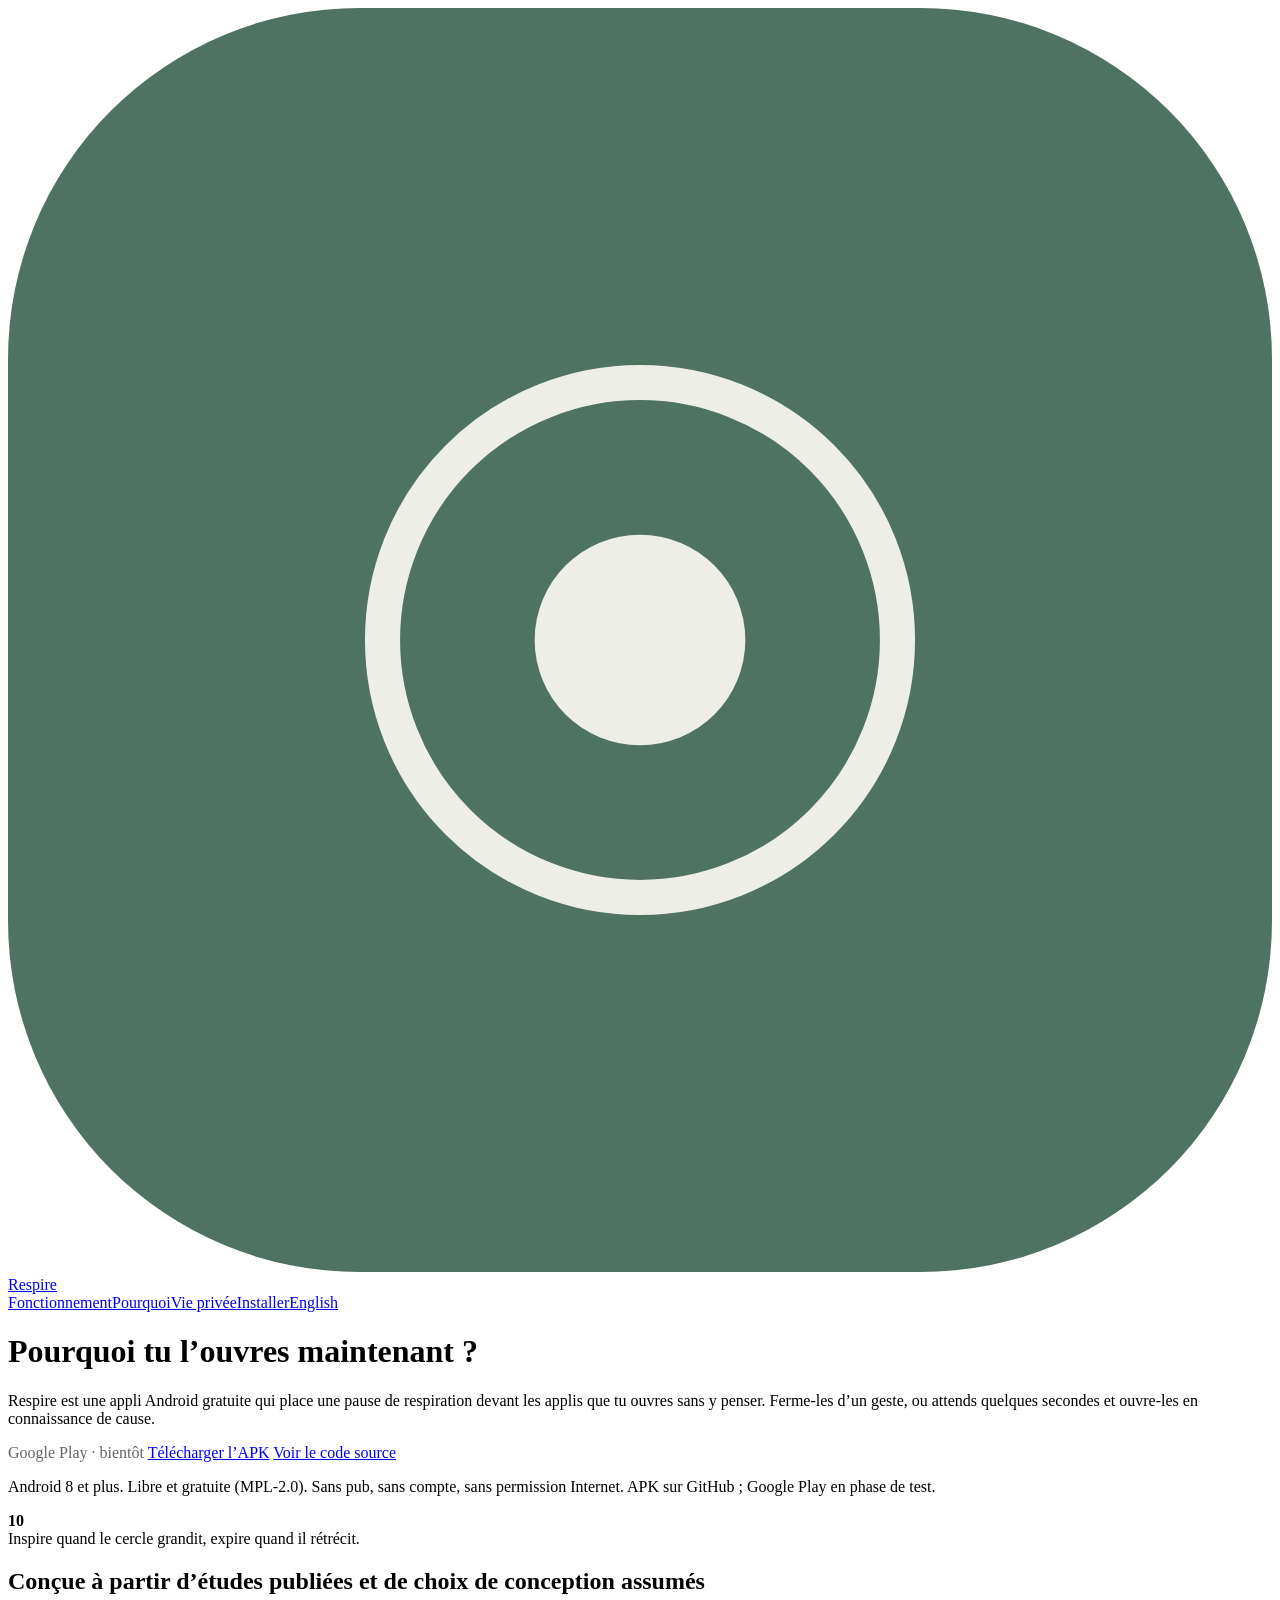
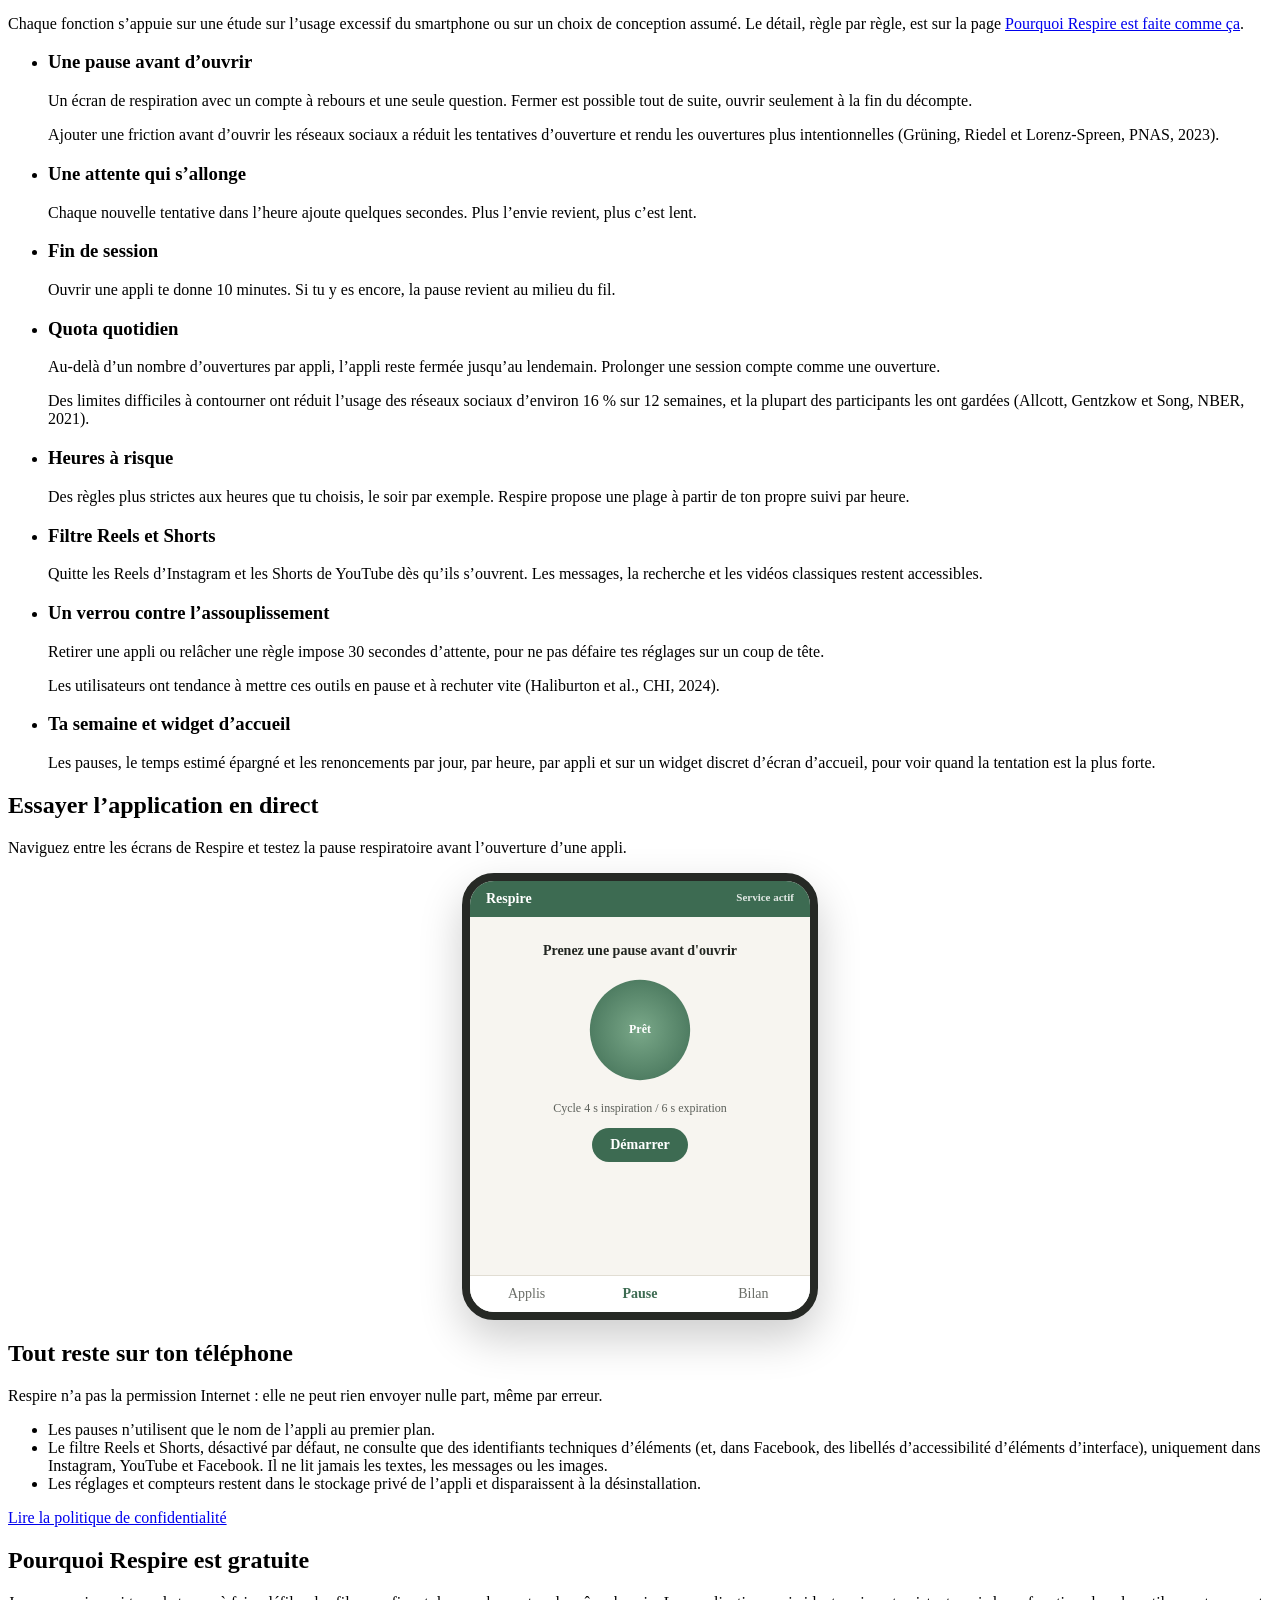
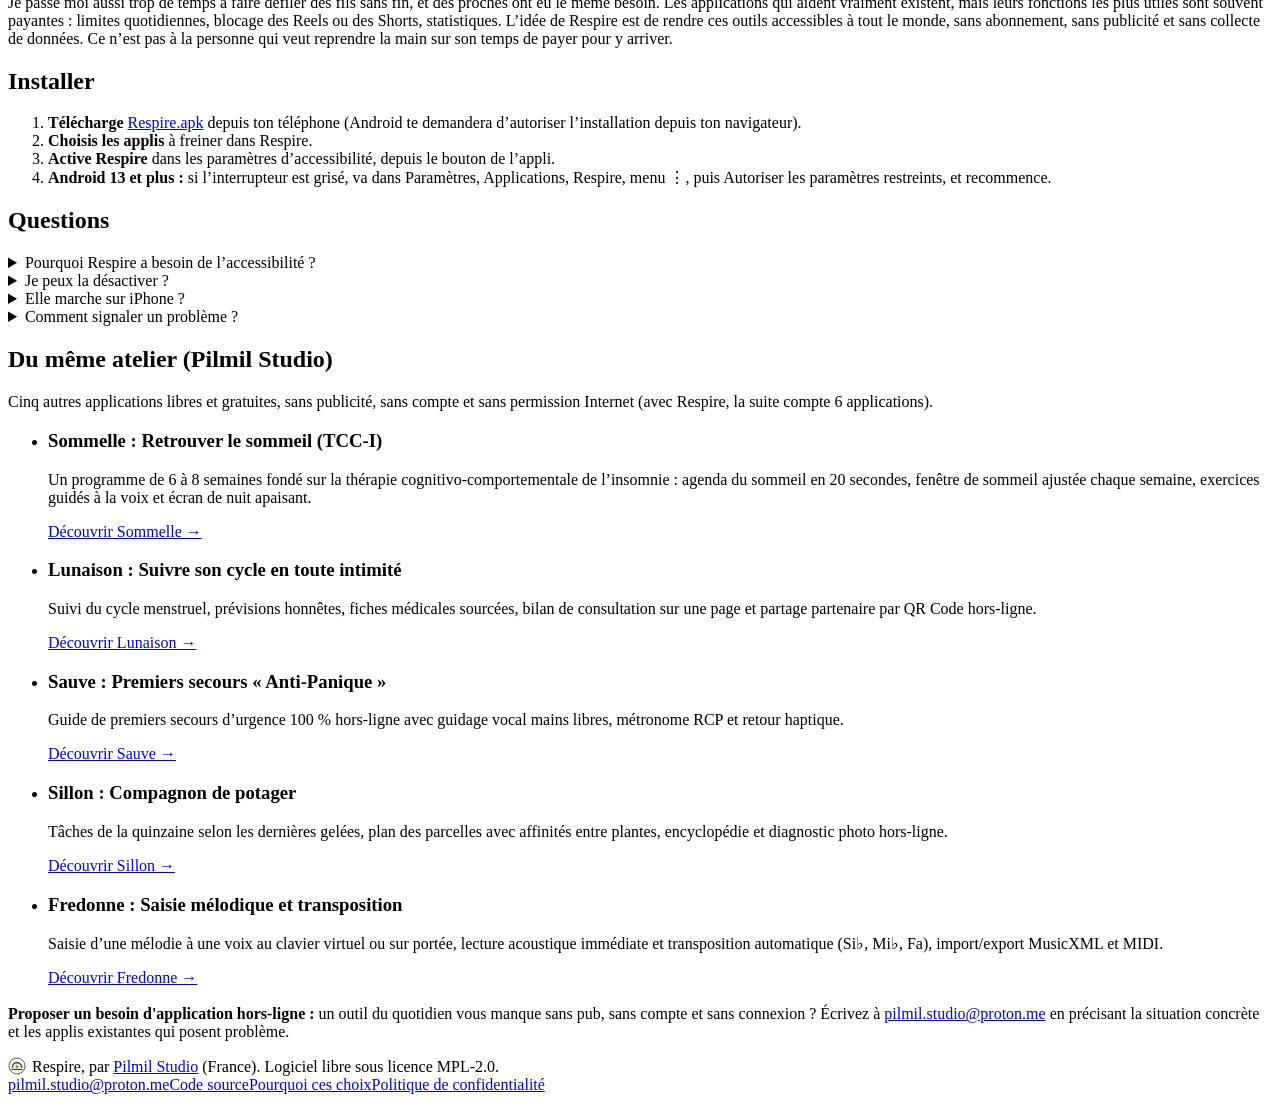
==== docs/fr/index.html @ 9f2c6b08 "Accueil : disponibilité exacte (APK sur GitHub, Google Play en test) et horaire sans tiret" ====
<!doctype html>
<html lang="fr">
<head>
<meta charset="utf-8">
<meta name="viewport" content="width=device-width, initial-scale=1">
<title>Respire : une pause avant les applis que tu ouvres par réflexe</title>
<meta name="description" content="Appli Android libre et gratuite contre le doom scroll. Une pause de respiration avant les applis que tu ouvres sans y penser, limites de session et quotidiennes, filtre Reels et Shorts. Sans traqueur.">
<link rel="alternate" hreflang="en" href="../index.html">
<link rel="icon" href="../assets/icon.svg" type="image/svg+xml">
<link rel="stylesheet" href="../assets/site.css">
<meta property="og:title" content="Respire : une pause avant les applis que tu ouvres par réflexe">
<meta property="og:description" content="Appli Android libre et gratuite contre le doom scroll. Une pause de respiration avant les applis que tu ouvres sans y penser, limites de session et quotidiennes, filtre Reels et Shorts. Sans traqueur.">
<meta property="og:type" content="website">
<meta property="og:url" content="https://pilmil-studio.github.io/respire/fr/index.html">
<meta property="og:image" content="https://pilmil-studio.github.io/respire/marketing/out/fr/social.png">
</head>
<body>
<header class="wrap top">
<a class="brand" href="index.html"><svg viewBox="0 0 108 108" aria-hidden="true"><rect width="108" height="108" rx="30" fill="#4E7363"/><circle cx="54" cy="54" r="22" fill="none" stroke="#EDEEE6" stroke-width="3"/><circle cx="54" cy="54" r="9" fill="#EDEEE6"/></svg>Respire</a>
<nav aria-label="Menu"><a class="hide-sm" href="#how">Fonctionnement</a><a href="pourquoi.html">Pourquoi</a><a href="#privacy">Vie privée</a><a href="#install">Installer</a><a href="../index.html" lang="en">English</a></nav>
</header>
<main>
<div class="wrap hero">
<div>
<h1>Pourquoi tu l’ouvres maintenant ?</h1>
<p class="lede">Respire est une appli Android gratuite qui place une pause de respiration devant les applis que tu ouvres sans y penser. Ferme-les d’un geste, ou attends quelques secondes et ouvre-les en connaissance de cause.</p>
<div class="actions">
<span class="btn btn-primary" aria-disabled="true" style="opacity:.6;cursor:default">Google Play · bientôt</span>
<a class="btn btn-quiet" href="https://github.com/Pilmil-Studio/respire/releases/latest/download/Respire.apk">Télécharger l’APK</a>
<a class="btn btn-quiet" href="https://github.com/Pilmil-Studio/respire">Voir le code source</a>
</div>
<p class="fine">Android 8 et plus. Libre et gratuite (MPL-2.0). Sans pub, sans compte, sans permission Internet. APK sur GitHub ; Google Play en phase de test.</p>
</div>
<figure class="breath" style="margin:0">
<span class="r1"></span><span class="r2"></span><span class="r3"></span>
<b aria-hidden="true">10</b>
<figcaption>Inspire quand le cercle grandit, expire quand il rétrécit.</figcaption>
</figure>
</div>

<section id="how"><div class="wrap">
<h2>Conçue à partir d’études publiées et de choix de conception assumés</h2>
<p class="intro">Chaque fonction s’appuie sur une étude sur l’usage excessif du smartphone ou sur un choix de conception assumé. Le détail, règle par règle, est sur la page <a href="pourquoi.html">Pourquoi Respire est faite comme ça</a>.</p>
<ul class="features">
<li><h3>Une pause avant d’ouvrir</h3><p>Un écran de respiration avec un compte à rebours et une seule question. Fermer est possible tout de suite, ouvrir seulement à la fin du décompte.</p><p class="why">Ajouter une friction avant d’ouvrir les réseaux sociaux a réduit les tentatives d’ouverture et rendu les ouvertures plus intentionnelles (Grüning, Riedel et Lorenz-Spreen, PNAS, 2023).</p></li>
<li><h3>Une attente qui s’allonge</h3><p>Chaque nouvelle tentative dans l’heure ajoute quelques secondes. Plus l’envie revient, plus c’est lent.</p></li>
<li><h3>Fin de session</h3><p>Ouvrir une appli te donne 10 minutes. Si tu y es encore, la pause revient au milieu du fil.</p></li>
<li><h3>Quota quotidien</h3><p>Au-delà d’un nombre d’ouvertures par appli, l’appli reste fermée jusqu’au lendemain. Prolonger une session compte comme une ouverture.</p><p class="why">Des limites difficiles à contourner ont réduit l’usage des réseaux sociaux d’environ 16 % sur 12 semaines, et la plupart des participants les ont gardées (Allcott, Gentzkow et Song, NBER, 2021).</p></li>
<li><h3>Heures à risque</h3><p>Des règles plus strictes aux heures que tu choisis, le soir par exemple. Respire propose une plage à partir de ton propre suivi par heure.</p></li>
<li><h3>Filtre Reels et Shorts</h3><p>Quitte les Reels d’Instagram et les Shorts de YouTube dès qu’ils s’ouvrent. Les messages, la recherche et les vidéos classiques restent accessibles.</p></li>
<li><h3>Un verrou contre l’assouplissement</h3><p>Retirer une appli ou relâcher une règle impose 30 secondes d’attente, pour ne pas défaire tes réglages sur un coup de tête.</p><p class="why">Les utilisateurs ont tendance à mettre ces outils en pause et à rechuter vite (Haliburton et al., CHI, 2024).</p></li>
<li><h3>Ta semaine et widget d’accueil</h3><p>Les pauses, le temps estimé épargné et les renoncements par jour, par heure, par appli et sur un widget discret d’écran d’accueil, pour voir quand la tentation est la plus forte.</p></li>
</ul>
</div></section>

<section id="simulateur"><div class="wrap">
<h2>Essayer l’application en direct</h2>
<p class="intro">Naviguez entre les écrans de Respire et testez la pause respiratoire avant l’ouverture d’une appli.</p>
<div style="display:flex;justify-content:center">
  <div style="width:min(340px,100%);border:8px solid #262925;border-radius:32px;background:#f7f5f0;color:#222621;overflow:hidden;box-shadow:0 18px 44px rgba(0,0,0,.2);font-size:14px">
    <div style="background:#3d6b52;color:#fff;padding:10px 16px;display:flex;justify-content:space-between;font-weight:700">
      <span>Respire</span><span style="font-size:11px;opacity:.85">Service actif</span>
    </div>
    <div id="re-screen" style="padding:14px;min-height:330px;display:grid;gap:10px;align-content:start"></div>
    <div style="display:grid;grid-template-columns:repeat(3,1fr);border-top:1px solid #e1ddd3;background:#fff">
      <button type="button" class="re-tab" data-tab="apps" style="padding:10px 4px;border:0;background:none;font:inherit;cursor:pointer">Applis</button>
      <button type="button" class="re-tab" data-tab="pause" style="padding:10px 4px;border:0;background:none;font:inherit;cursor:pointer">Pause</button>
      <button type="button" class="re-tab" data-tab="stats" style="padding:10px 4px;border:0;background:none;font:inherit;cursor:pointer">Bilan</button>
    </div>
  </div>
</div>
</div></section>
<script>
(function(){
  let tab = "pause", timer = null, sec = 0, cycles = 0;
  function stopTimer() { if (timer) { clearInterval(timer); timer = null; } }
  function render() {
    document.querySelectorAll(".re-tab").forEach(b => {
      const act = b.dataset.tab === tab;
      b.style.color = act ? "#3d6b52" : "#6b6e68";
      b.style.fontWeight = act ? "700" : "500";
    });
    const scr = document.getElementById("re-screen");
    if (tab === "apps") {
      stopTimer();
      scr.innerHTML = `
        <div style="font-weight:800;font-size:16px">Applis freinées</div>
        <div style="background:#fff;border:1px solid #e1ddd3;border-radius:12px;padding:10px;display:flex;justify-content:space-between"><span>Instagram</span><strong>Pause 10 s</strong></div>
        <div style="background:#fff;border:1px solid #e1ddd3;border-radius:12px;padding:10px;display:flex;justify-content:space-between"><span>YouTube Shorts</span><strong>Filtré</strong></div>
        <button type="button" id="re-try" style="margin-top:6px;padding:10px;border-radius:999px;border:0;background:#3d6b52;color:#fff;font:inherit;font-weight:700;cursor:pointer">Simuler l'ouverture</button>
      `;
    } else if (tab === "pause") {
      scr.innerHTML = `
        <div style="text-align:center;display:grid;gap:12px;justify-items:center;padding-top:12px">
          <div style="font-weight:700">Prenez une pause avant d'ouvrir</div>
          <div id="re-bubble" style="width:118px;height:118px;border-radius:50%;background:radial-gradient(circle,#7aa889,#3d6b52);color:#fff;display:flex;align-items:center;justify-content:center;font-weight:700;transition:transform 1s ease;transform:scale(0.85)">Prêt</div>
          <p id="re-info" style="margin:0;font-size:12px;color:#5d615b">Cycle 4 s inspiration / 6 s expiration</p>
          <button type="button" id="re-btn" style="font:inherit;padding:9px 18px;border-radius:999px;border:0;background:#3d6b52;color:#fff;font-weight:700;cursor:pointer">${timer ? "Arrêter" : "Démarrer"}</button>
        </div>
      `;
    } else {
      stopTimer();
      scr.innerHTML = `
        <div style="font-weight:800;font-size:16px">Cette semaine</div>
        <div style="background:#fff;border:1px solid #e1ddd3;border-radius:12px;padding:12px">
          <div style="font-size:22px;font-weight:800;color:#3d6b52">18 renoncements</div>
          <div style="font-size:12px;color:#5d615b">~1 h 15 économisée sur les fils infinis</div>
        </div>
        <div style="background:#fff;border:1px solid #e1ddd3;border-radius:12px;padding:12px;font-size:12px">Pic de tentations : 21 h à 22 h</div>
      `;
    }
  }
  function tick() {
    const bubble = document.getElementById("re-bubble"), info = document.getElementById("re-info");
    if (!bubble) return;
    const p = sec % 10;
    if (p < 4) { bubble.style.transitionDuration = "4s"; bubble.style.transform = "scale(1.18)"; bubble.textContent = `Inspirez (${4-p}s)`; }
    else { bubble.style.transitionDuration = "6s"; bubble.style.transform = "scale(0.82)"; bubble.textContent = `Expirez (${10-p}s)`; }
    if (p === 9) cycles++;
    info.textContent = `${cycles} cycle(s) terminé(s)`;
    sec++;
  }
  document.getElementById("simulateur").addEventListener("click", (e) => {
    const t = e.target.closest(".re-tab");
    if (t) { tab = t.dataset.tab; render(); return; }
    if (e.target.id === "re-try") { tab = "pause"; render(); }
    if (e.target.id === "re-btn") {
      if (timer) { stopTimer(); sec = 0; render(); }
      else { cycles = 0; sec = 0; tick(); timer = setInterval(tick, 1000); document.getElementById("re-btn").textContent = "Arrêter"; }
    }
  });
  render();
})();
</script>

<section id="privacy"><div class="wrap">
<div class="privacy-box">
<div><h2>Tout reste sur ton téléphone</h2></div>
<div><p>Respire n’a pas la permission Internet : elle ne peut rien envoyer nulle part, même par erreur.</p><ul><li>Les pauses n’utilisent que le nom de l’appli au premier plan.</li><li>Le filtre Reels et Shorts, désactivé par défaut, ne consulte que des identifiants techniques d’éléments (et, dans Facebook, des libellés d’accessibilité d’éléments d’interface), uniquement dans Instagram, YouTube et Facebook. Il ne lit jamais les textes, les messages ou les images.</li><li>Les réglages et compteurs restent dans le stockage privé de l’appli et disparaissent à la désinstallation.</li></ul><p style="margin:16px 0 0"><a href="confidentialite.html">Lire la politique de confidentialité</a></p></div>
</div>
</div></section>

<section id="free"><div class="wrap">
<h2>Pourquoi Respire est gratuite</h2>
<p class="intro">Je passe moi aussi trop de temps à faire défiler des fils sans fin, et des proches ont eu le même besoin. Les applications qui aident vraiment existent, mais leurs fonctions les plus utiles sont souvent payantes : limites quotidiennes, blocage des Reels ou des Shorts, statistiques. L’idée de Respire est de rendre ces outils accessibles à tout le monde, sans abonnement, sans publicité et sans collecte de données. Ce n’est pas à la personne qui veut reprendre la main sur son temps de payer pour y arriver.</p>
</div></section>

<section id="install"><div class="wrap">
<h2>Installer</h2>
<ol class="steps"><li><strong>Télécharge</strong> <a href="https://github.com/Pilmil-Studio/respire/releases/latest/download/Respire.apk">Respire.apk</a> depuis ton téléphone (Android te demandera d’autoriser l’installation depuis ton navigateur).</li><li><strong>Choisis les applis</strong> à freiner dans Respire.</li><li><strong>Active Respire</strong> dans les paramètres d’accessibilité, depuis le bouton de l’appli.</li><li><strong>Android 13 et plus :</strong> si l’interrupteur est grisé, va dans Paramètres, Applications, Respire, menu ⋮, puis Autoriser les paramètres restreints, et recommence.</li></ol>
</div></section>

<section><div class="wrap">
<h2>Questions</h2>
<details><summary>Pourquoi Respire a besoin de l’accessibilité ?</summary><p>C’est le seul moyen sous Android de savoir quelle appli s’ouvre, pour afficher la pause avant elle. Respire ne s’en sert pour rien d’autre.</p></details><details><summary>Je peux la désactiver ?</summary><p>Oui, à tout moment dans les paramètres d’accessibilité ou en désinstallant l’appli. Le verrou de 30 secondes ne concerne que les règles de Respire.</p></details><details><summary>Elle marche sur iPhone ?</summary><p>Partiellement. iOS n’autorise pas une application tierce à bloquer les Reels ou Shorts dans d’autres applications en dehors du cadre Temps d’écran d’Apple ; en revanche, le module autonome de cohérence cardiaque existe sur iOS (via Kotlin Multiplatform).</p></details><details><summary>Comment signaler un problème ?</summary><p>Ouvre une issue sur <a href="https://github.com/Pilmil-Studio/respire/issues">GitHub</a> ou écris à <a href="mailto:pilmil.studio@proton.me">pilmil.studio@proton.me</a>. Respire ne collecte aucune donnée : tes retours sont le seul moyen de savoir quoi améliorer.</p></details>
</div></section>

<section id="studio"><div class="wrap">
<h2>Du même atelier (Pilmil Studio)</h2>
<p class="intro">Cinq autres applications libres et gratuites, sans publicité, sans compte et sans permission Internet (avec Respire, la suite compte 6 applications).</p>
<ul class="features">
<li><h3>Sommelle : Retrouver le sommeil (TCC-I)</h3><p>Un programme de 6 à 8 semaines fondé sur la thérapie cognitivo-comportementale de l’insomnie : agenda du sommeil en 20 secondes, fenêtre de sommeil ajustée chaque semaine, exercices guidés à la voix et écran de nuit apaisant.</p><p class="why"><a href="https://pilmil-studio.github.io/sommelle/">Découvrir Sommelle →</a></p></li>
<li><h3>Lunaison : Suivre son cycle en toute intimité</h3><p>Suivi du cycle menstruel, prévisions honnêtes, fiches médicales sourcées, bilan de consultation sur une page et partage partenaire par QR Code hors-ligne.</p><p class="why"><a href="https://pilmil-studio.github.io/lunaison/">Découvrir Lunaison →</a></p></li>
<li><h3>Sauve : Premiers secours « Anti-Panique »</h3><p>Guide de premiers secours d’urgence 100 % hors-ligne avec guidage vocal mains libres, métronome RCP et retour haptique.</p><p class="why"><a href="https://pilmil-studio.github.io/sauve/">Découvrir Sauve →</a></p></li>
<li><h3>Sillon : Compagnon de potager</h3><p>Tâches de la quinzaine selon les dernières gelées, plan des parcelles avec affinités entre plantes, encyclopédie et diagnostic photo hors-ligne.</p><p class="why"><a href="https://pilmil-studio.github.io/sillon/">Découvrir Sillon →</a></p></li>
<li><h3>Fredonne : Saisie mélodique et transposition</h3><p>Saisie d’une mélodie à une voix au clavier virtuel ou sur portée, lecture acoustique immédiate et transposition automatique (Si&#9837;, Mi&#9837;, Fa), import/export MusicXML et MIDI.</p><p class="why"><a href="https://pilmil-studio.github.io/fredonne/">Découvrir Fredonne →</a></p></li>
</ul>
<p class="intro" style="margin-top:18px"><strong>Proposer un besoin d'application hors-ligne :</strong> un outil du quotidien vous manque sans pub, sans compte et sans connexion ? Écrivez à <a href="mailto:pilmil.studio@proton.me?subject=Id%C3%A9e%20d%27application%20hors-ligne">pilmil.studio@proton.me</a> en précisant la situation concrète et les applis existantes qui posent problème.</p>
</div></section>
</main>
<footer>
<div class="wrap">
<p style="margin:0"><img src="../assets/pilmil-logo.svg" alt="" width="18" height="18" style="vertical-align:-3px;margin-right:6px">Respire, par <a href="https://pilmil-studio.github.io/">Pilmil Studio</a> (France). Logiciel libre sous licence MPL-2.0.</p>
<nav aria-label="Code source"><a href="mailto:pilmil.studio@proton.me">pilmil.studio@proton.me</a><a href="https://github.com/Pilmil-Studio/respire">Code source</a><a href="pourquoi.html">Pourquoi ces choix</a><a href="confidentialite.html">Politique de confidentialité</a></nav>
</div>
</footer>
</body>
</html>
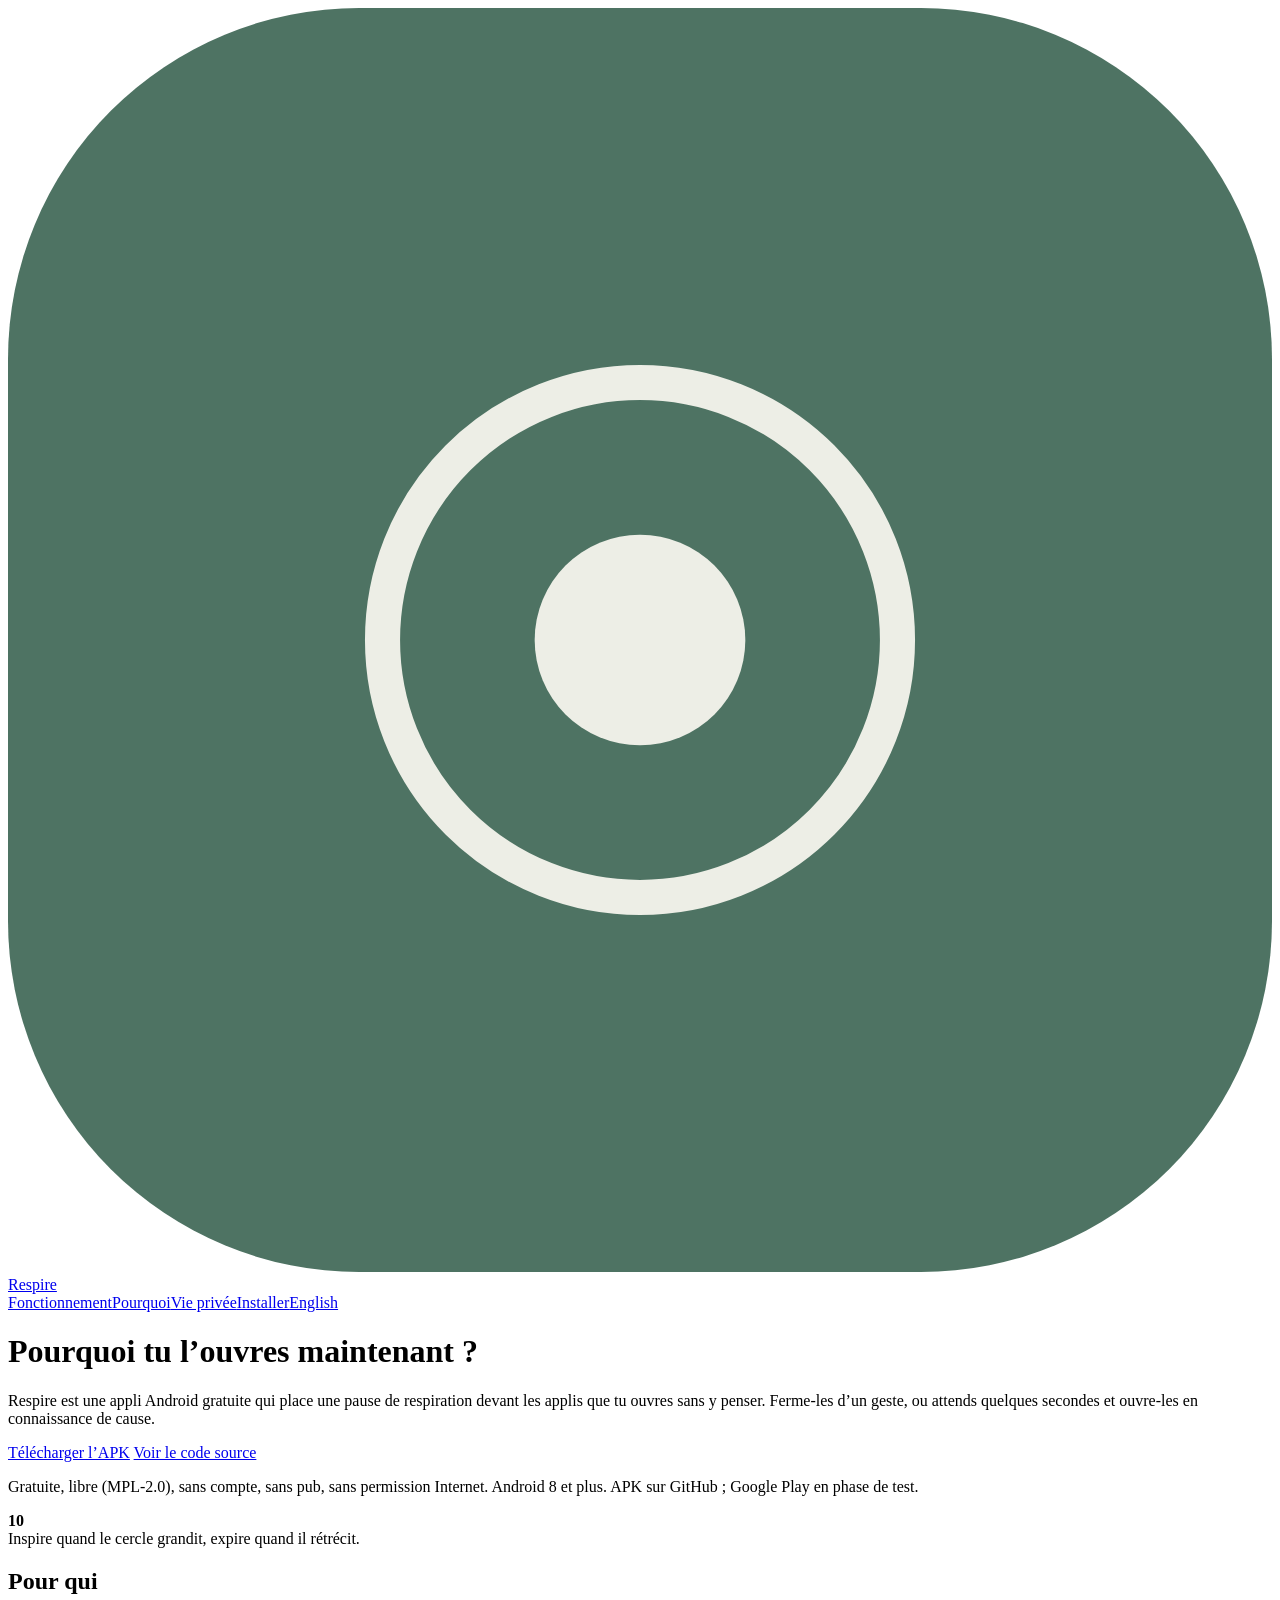
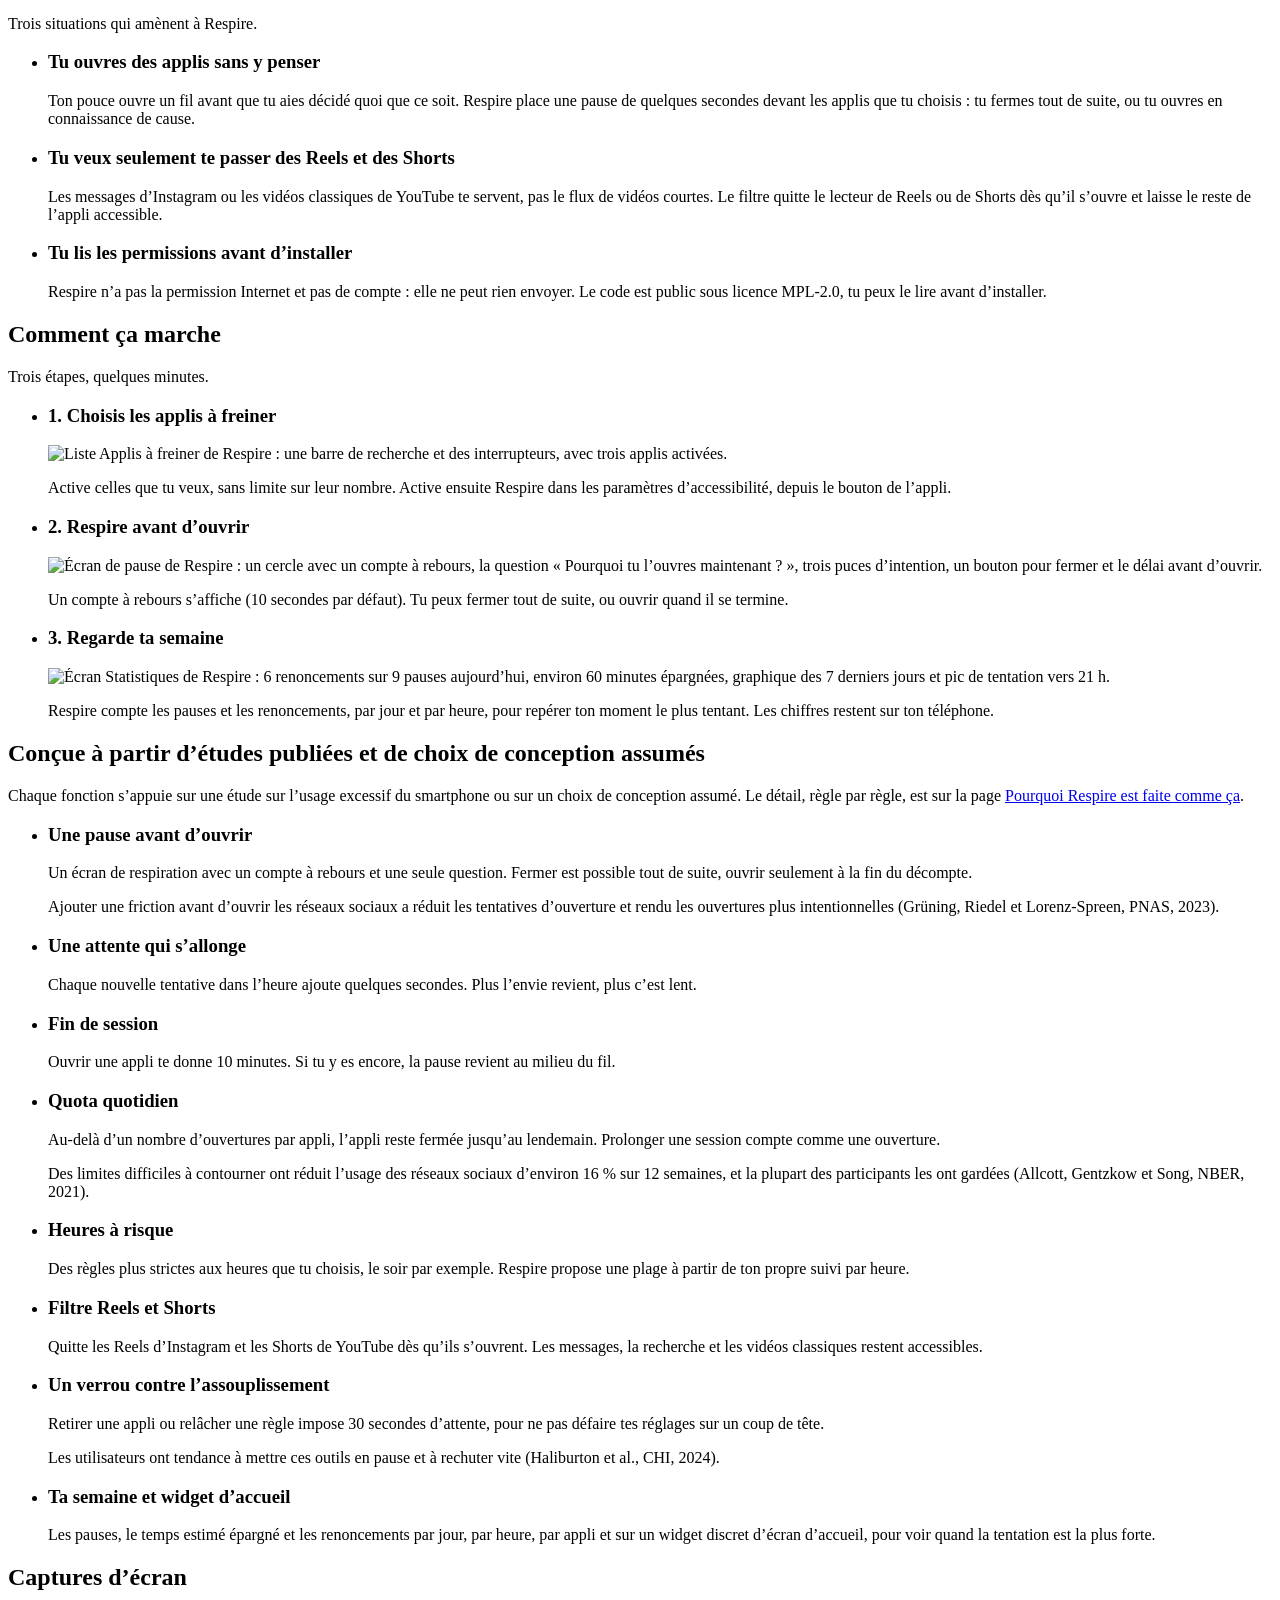
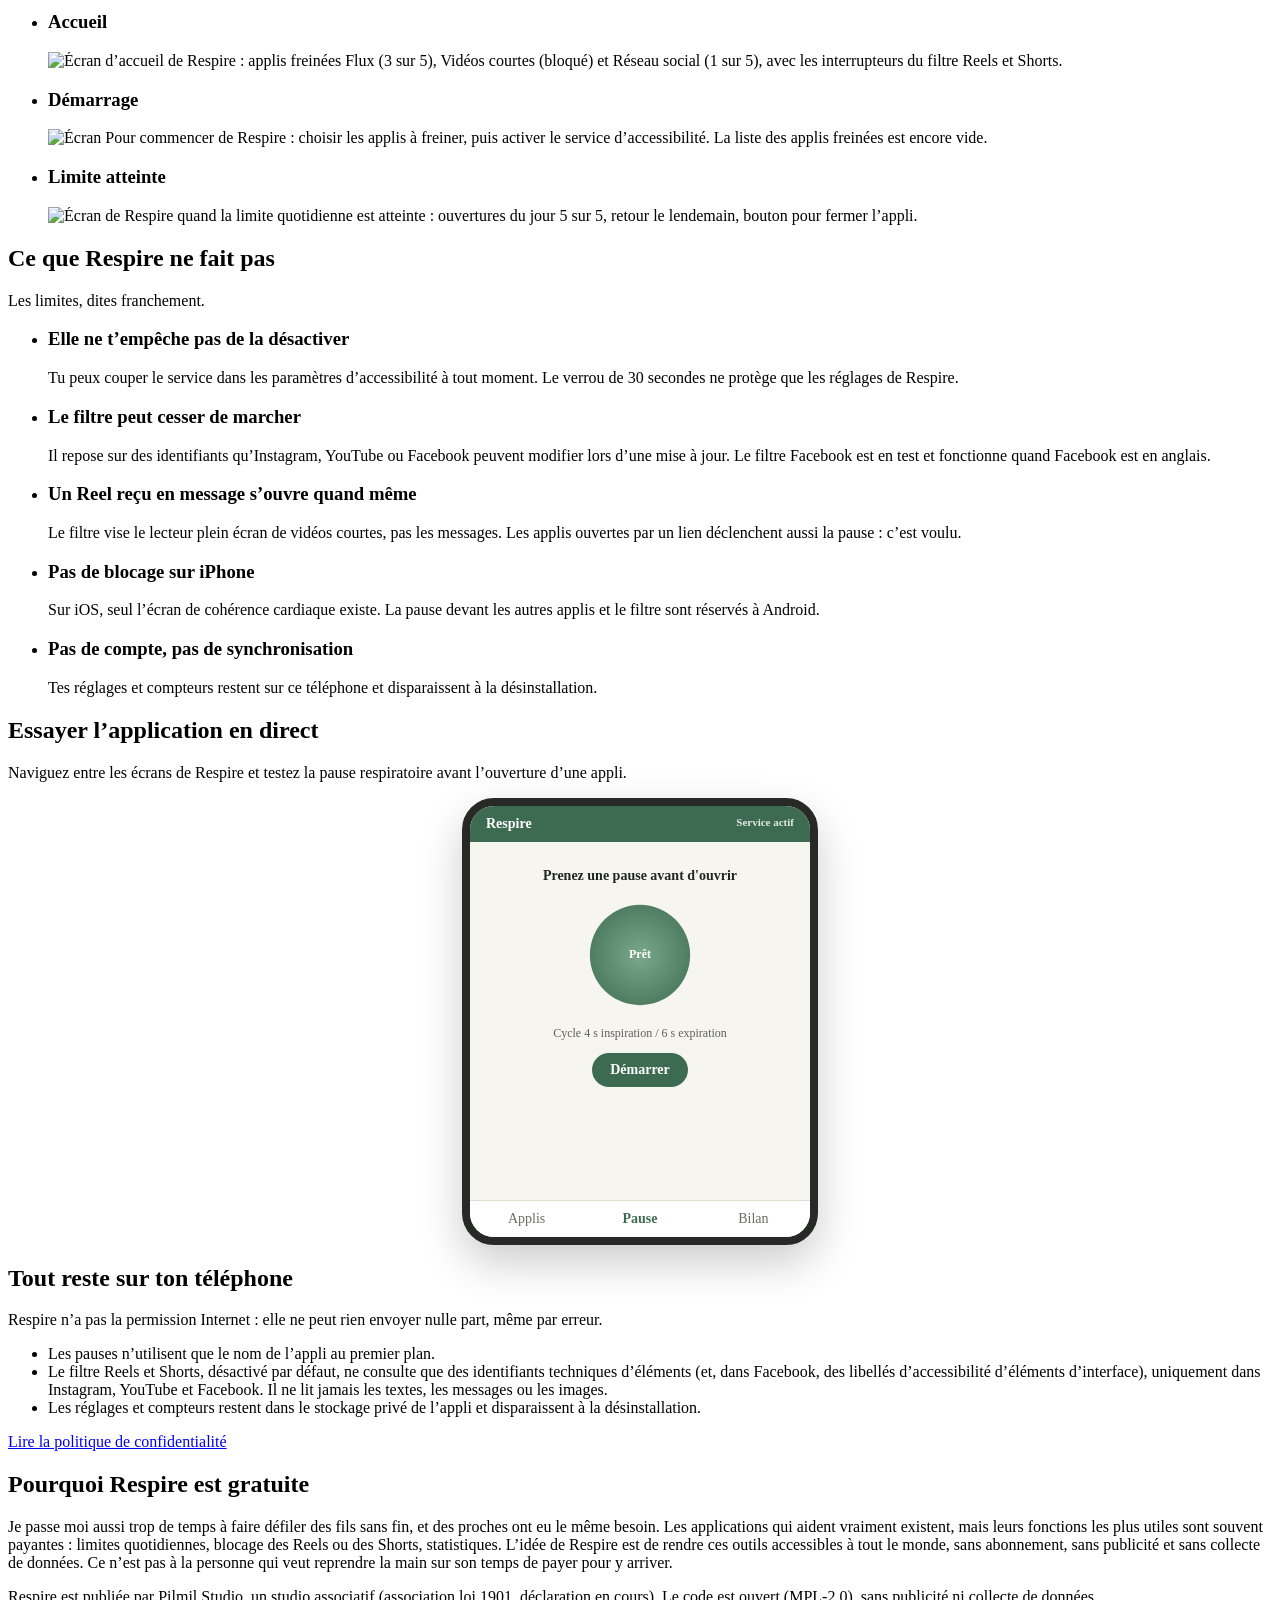
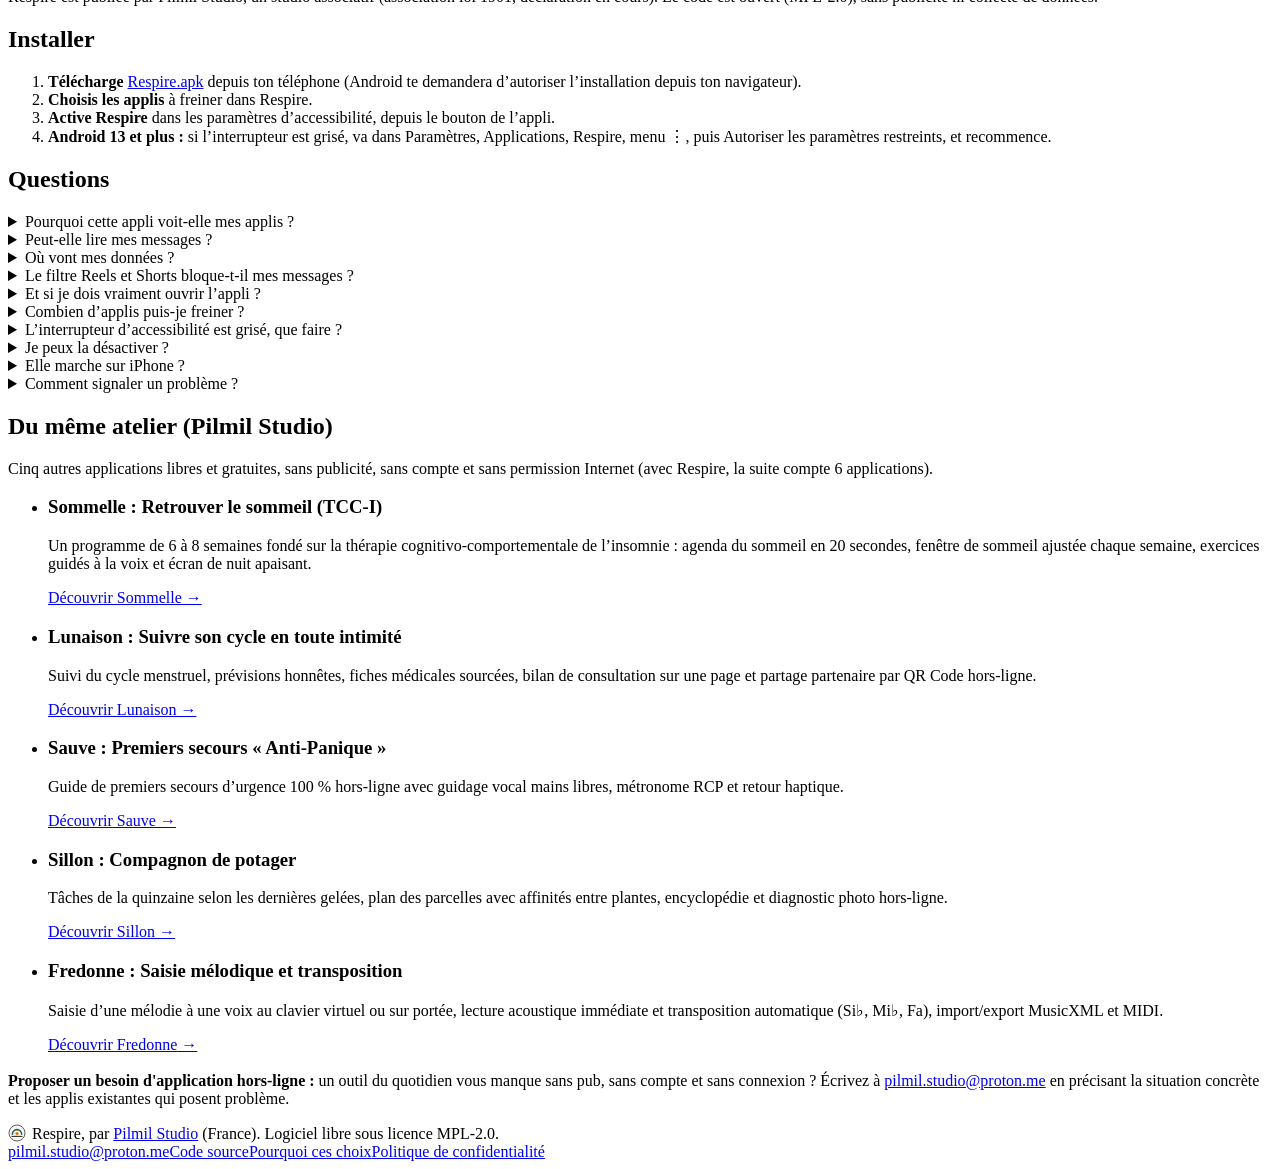
==== commit 13d51377: "Accueil : pour qui, trois étapes, limites, FAQ accessibilité et bouton APK principal (fr et en)" ====
--- a/docs/fr/index.html
+++ b/docs/fr/index.html
@@ -25,11 +25,10 @@
 <h1>Pourquoi tu l’ouvres maintenant ?</h1>
 <p class="lede">Respire est une appli Android gratuite qui place une pause de respiration devant les applis que tu ouvres sans y penser. Ferme-les d’un geste, ou attends quelques secondes et ouvre-les en connaissance de cause.</p>
 <div class="actions">
-<span class="btn btn-primary" aria-disabled="true" style="opacity:.6;cursor:default">Google Play · bientôt</span>
-<a class="btn btn-quiet" href="https://github.com/Pilmil-Studio/respire/releases/latest/download/Respire.apk">Télécharger l’APK</a>
+<a class="btn btn-primary" href="https://github.com/Pilmil-Studio/respire/releases/latest">Télécharger l’APK</a>
 <a class="btn btn-quiet" href="https://github.com/Pilmil-Studio/respire">Voir le code source</a>
 </div>
-<p class="fine">Android 8 et plus. Libre et gratuite (MPL-2.0). Sans pub, sans compte, sans permission Internet. APK sur GitHub ; Google Play en phase de test.</p>
+<p class="fine">Gratuite, libre (MPL-2.0), sans compte, sans pub, sans permission Internet. Android 8 et plus. APK sur GitHub ; Google Play en phase de test.</p>
 </div>
 <figure class="breath" style="margin:0">
 <span class="r1"></span><span class="r2"></span><span class="r3"></span>
@@ -38,7 +37,23 @@
 </figure>
 </div>
 
+<section id="for"><div class="wrap">
+<h2>Pour qui</h2>
+<p class="intro">Trois situations qui amènent à Respire.</p>
+<ul class="features three">
+<li><h3>Tu ouvres des applis sans y penser</h3><p>Ton pouce ouvre un fil avant que tu aies décidé quoi que ce soit. Respire place une pause de quelques secondes devant les applis que tu choisis : tu fermes tout de suite, ou tu ouvres en connaissance de cause.</p></li><li><h3>Tu veux seulement te passer des Reels et des Shorts</h3><p>Les messages d’Instagram ou les vidéos classiques de YouTube te servent, pas le flux de vidéos courtes. Le filtre quitte le lecteur de Reels ou de Shorts dès qu’il s’ouvre et laisse le reste de l’appli accessible.</p></li><li><h3>Tu lis les permissions avant d’installer</h3><p>Respire n’a pas la permission Internet et pas de compte : elle ne peut rien envoyer. Le code est public sous licence MPL-2.0, tu peux le lire avant d’installer.</p></li>
+</ul>
+</div></section>
+
 <section id="how"><div class="wrap">
+<h2>Comment ça marche</h2>
+<p class="intro">Trois étapes, quelques minutes.</p>
+<ul class="features three shots">
+<li><h3>1. Choisis les applis à freiner</h3><img class="shot" src="../marketing/captures/choix_applis.png" alt="Liste Applis à freiner de Respire : une barre de recherche et des interrupteurs, avec trois applis activées." width="1080" height="2340" loading="lazy"><p>Active celles que tu veux, sans limite sur leur nombre. Active ensuite Respire dans les paramètres d’accessibilité, depuis le bouton de l’appli.</p></li><li><h3>2. Respire avant d’ouvrir</h3><img class="shot" src="../marketing/captures/respiration.png" alt="Écran de pause de Respire : un cercle avec un compte à rebours, la question « Pourquoi tu l’ouvres maintenant ? », trois puces d’intention, un bouton pour fermer et le délai avant d’ouvrir." width="1080" height="2340" loading="lazy"><p>Un compte à rebours s’affiche (10 secondes par défaut). Tu peux fermer tout de suite, ou ouvrir quand il se termine.</p></li><li><h3>3. Regarde ta semaine</h3><img class="shot" src="../marketing/captures/statistiques.png" alt="Écran Statistiques de Respire : 6 renoncements sur 9 pauses aujourd’hui, environ 60 minutes épargnées, graphique des 7 derniers jours et pic de tentation vers 21 h." width="1080" height="2340" loading="lazy"><p>Respire compte les pauses et les renoncements, par jour et par heure, pour repérer ton moment le plus tentant. Les chiffres restent sur ton téléphone.</p></li>
+</ul>
+</div></section>
+
+<section id="features"><div class="wrap">
 <h2>Conçue à partir d’études publiées et de choix de conception assumés</h2>
 <p class="intro">Chaque fonction s’appuie sur une étude sur l’usage excessif du smartphone ou sur un choix de conception assumé. Le détail, règle par règle, est sur la page <a href="pourquoi.html">Pourquoi Respire est faite comme ça</a>.</p>
 <ul class="features">
@@ -53,6 +68,20 @@
 </ul>
 </div></section>
 
+<section id="captures"><div class="wrap">
+<h2>Captures d’écran</h2>
+<ul class="features three shots">
+<li><h3>Accueil</h3><img class="shot" src="../marketing/captures/accueil.png" alt="Écran d’accueil de Respire : applis freinées Flux (3 sur 5), Vidéos courtes (bloqué) et Réseau social (1 sur 5), avec les interrupteurs du filtre Reels et Shorts." width="1080" height="2340" loading="lazy"></li><li><h3>Démarrage</h3><img class="shot" src="../marketing/captures/demarrage.png" alt="Écran Pour commencer de Respire : choisir les applis à freiner, puis activer le service d’accessibilité. La liste des applis freinées est encore vide." width="1080" height="2340" loading="lazy"></li><li><h3>Limite atteinte</h3><img class="shot" src="../marketing/captures/quota_atteint.png" alt="Écran de Respire quand la limite quotidienne est atteinte : ouvertures du jour 5 sur 5, retour le lendemain, bouton pour fermer l’appli." width="1080" height="2340" loading="lazy"></li>
+</ul>
+</div></section>
+
+<section id="limits"><div class="wrap">
+<h2>Ce que Respire ne fait pas</h2>
+<p class="intro">Les limites, dites franchement.</p>
+<ul class="features">
+<li><h3>Elle ne t’empêche pas de la désactiver</h3><p>Tu peux couper le service dans les paramètres d’accessibilité à tout moment. Le verrou de 30 secondes ne protège que les réglages de Respire.</p></li><li><h3>Le filtre peut cesser de marcher</h3><p>Il repose sur des identifiants qu’Instagram, YouTube ou Facebook peuvent modifier lors d’une mise à jour. Le filtre Facebook est en test et fonctionne quand Facebook est en anglais.</p></li><li><h3>Un Reel reçu en message s’ouvre quand même</h3><p>Le filtre vise le lecteur plein écran de vidéos courtes, pas les messages. Les applis ouvertes par un lien déclenchent aussi la pause : c’est voulu.</p></li><li><h3>Pas de blocage sur iPhone</h3><p>Sur iOS, seul l’écran de cohérence cardiaque existe. La pause devant les autres applis et le filtre sont réservés à Android.</p></li><li><h3>Pas de compte, pas de synchronisation</h3><p>Tes réglages et compteurs restent sur ce téléphone et disparaissent à la désinstallation.</p></li>
+</ul>
+</div></section>
 <section id="simulateur"><div class="wrap">
 <h2>Essayer l’application en direct</h2>
 <p class="intro">Naviguez entre les écrans de Respire et testez la pause respiratoire avant l’ouverture d’une appli.</p>
@@ -143,6 +172,7 @@
 <section id="free"><div class="wrap">
 <h2>Pourquoi Respire est gratuite</h2>
 <p class="intro">Je passe moi aussi trop de temps à faire défiler des fils sans fin, et des proches ont eu le même besoin. Les applications qui aident vraiment existent, mais leurs fonctions les plus utiles sont souvent payantes : limites quotidiennes, blocage des Reels ou des Shorts, statistiques. L’idée de Respire est de rendre ces outils accessibles à tout le monde, sans abonnement, sans publicité et sans collecte de données. Ce n’est pas à la personne qui veut reprendre la main sur son temps de payer pour y arriver.</p>
+<p class="intro">Respire est publiée par Pilmil Studio, un studio associatif (association loi 1901, déclaration en cours). Le code est ouvert (MPL-2.0), sans publicité ni collecte de données.</p>
 </div></section>
 
 <section id="install"><div class="wrap">
@@ -150,9 +180,9 @@
 <ol class="steps"><li><strong>Télécharge</strong> <a href="https://github.com/Pilmil-Studio/respire/releases/latest/download/Respire.apk">Respire.apk</a> depuis ton téléphone (Android te demandera d’autoriser l’installation depuis ton navigateur).</li><li><strong>Choisis les applis</strong> à freiner dans Respire.</li><li><strong>Active Respire</strong> dans les paramètres d’accessibilité, depuis le bouton de l’appli.</li><li><strong>Android 13 et plus :</strong> si l’interrupteur est grisé, va dans Paramètres, Applications, Respire, menu ⋮, puis Autoriser les paramètres restreints, et recommence.</li></ol>
 </div></section>
 
-<section><div class="wrap">
+<section id="faq"><div class="wrap">
 <h2>Questions</h2>
-<details><summary>Pourquoi Respire a besoin de l’accessibilité ?</summary><p>C’est le seul moyen sous Android de savoir quelle appli s’ouvre, pour afficher la pause avant elle. Respire ne s’en sert pour rien d’autre.</p></details><details><summary>Je peux la désactiver ?</summary><p>Oui, à tout moment dans les paramètres d’accessibilité ou en désinstallant l’appli. Le verrou de 30 secondes ne concerne que les règles de Respire.</p></details><details><summary>Elle marche sur iPhone ?</summary><p>Partiellement. iOS n’autorise pas une application tierce à bloquer les Reels ou Shorts dans d’autres applications en dehors du cadre Temps d’écran d’Apple ; en revanche, le module autonome de cohérence cardiaque existe sur iOS (via Kotlin Multiplatform).</p></details><details><summary>Comment signaler un problème ?</summary><p>Ouvre une issue sur <a href="https://github.com/Pilmil-Studio/respire/issues">GitHub</a> ou écris à <a href="mailto:pilmil.studio@proton.me">pilmil.studio@proton.me</a>. Respire ne collecte aucune donnée : tes retours sont le seul moyen de savoir quoi améliorer.</p></details>
+<details><summary>Pourquoi cette appli voit-elle mes applis ?</summary><p>Pour afficher la pause avant une appli, Respire doit savoir laquelle passe au premier plan, et le service d’accessibilité est le seul moyen de le savoir sous Android. Elle ne lit que le nom de cette appli ; la liste des applis installées sert uniquement à te laisser choisir lesquelles freiner.</p></details><details><summary>Peut-elle lire mes messages ?</summary><p>Non : elle ne lit jamais les textes, les messages ou les images. Si tu actives le filtre Reels et Shorts, elle consulte seulement des identifiants techniques d’éléments (et, dans Facebook, des libellés d’accessibilité d’éléments d’interface), uniquement dans Instagram, YouTube et Facebook.</p></details><details><summary>Où vont mes données ?</summary><p>Nulle part : Respire n’a pas la permission Internet, elle ne peut donc rien envoyer, même par erreur. Les réglages et compteurs restent dans le stockage privé de l’appli et disparaissent à la désinstallation.</p></details><details><summary>Le filtre Reels et Shorts bloque-t-il mes messages ?</summary><p>Non : les messages, la recherche et les vidéos classiques restent accessibles. Le filtre est désactivé par défaut et tu l’actives toi-même.</p></details><details><summary>Et si je dois vraiment ouvrir l’appli ?</summary><p>Fermer est possible tout de suite, et ouvrir l’est à la fin du décompte (10 secondes par défaut). Au-delà du quota quotidien d’ouvertures que tu fixes, l’appli reste fermée jusqu’au lendemain.</p></details><details><summary>Combien d’applis puis-je freiner ?</summary><p>Autant que tu veux : il n’y a pas de limite sur leur nombre. Le filtre Reels et Shorts et le bilan sont inclus, gratuitement.</p></details><details><summary>L’interrupteur d’accessibilité est grisé, que faire ?</summary><p>Sur Android 13 et plus, c’est un « paramètre restreint ». Va dans Paramètres, Applications, Respire, menu ⋮, puis Autoriser les paramètres restreints, et recommence.</p></details><details><summary>Je peux la désactiver ?</summary><p>Oui, à tout moment dans les paramètres d’accessibilité ou en désinstallant l’appli. Le verrou de 30 secondes ne concerne que les règles de Respire.</p></details><details><summary>Elle marche sur iPhone ?</summary><p>Partiellement. iOS n’autorise pas une application tierce à bloquer les Reels ou Shorts dans d’autres applications en dehors du cadre Temps d’écran d’Apple ; en revanche, le module autonome de cohérence cardiaque existe sur iOS (via Kotlin Multiplatform).</p></details><details><summary>Comment signaler un problème ?</summary><p>Ouvre une issue sur <a href="https://github.com/Pilmil-Studio/respire/issues">GitHub</a> ou écris à <a href="mailto:pilmil.studio@proton.me">pilmil.studio@proton.me</a>. Respire ne collecte aucune donnée : tes retours sont le seul moyen de savoir quoi améliorer.</p></details>
 </div></section>
 
 <section id="studio"><div class="wrap">
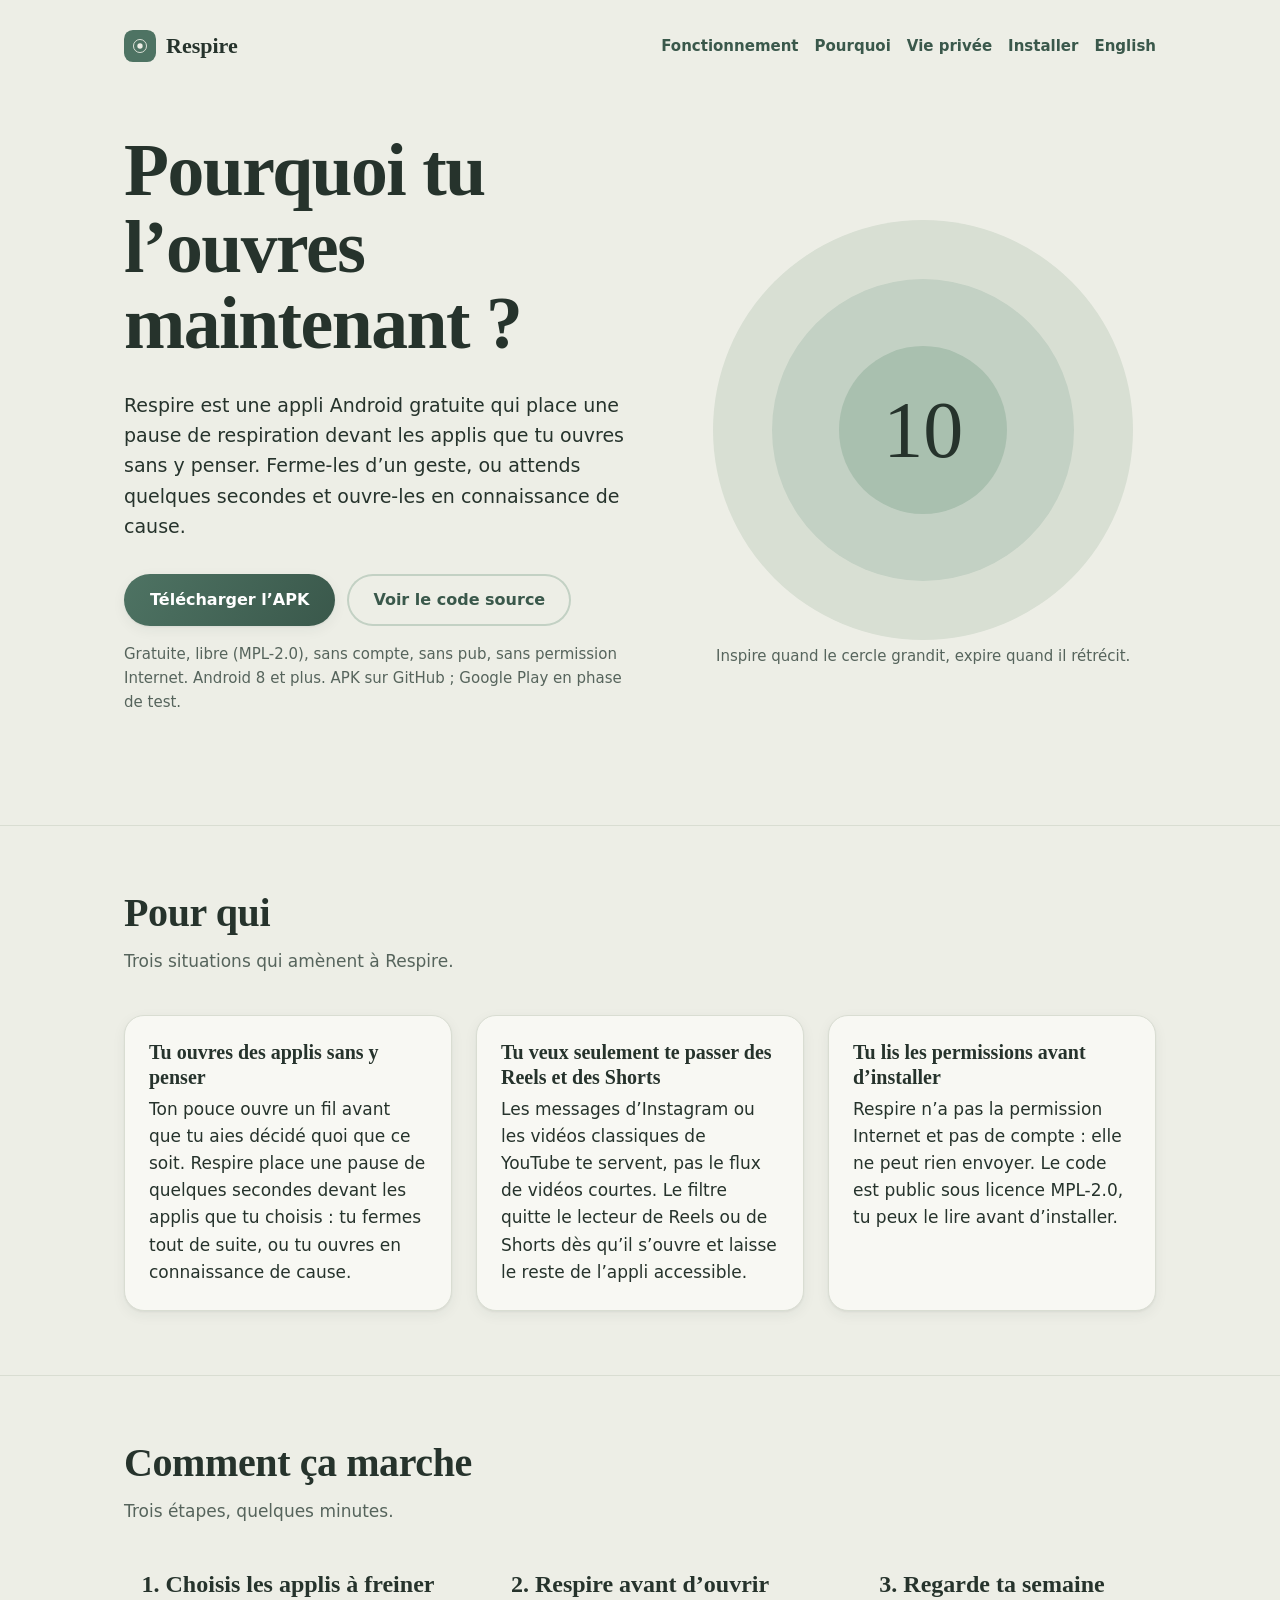
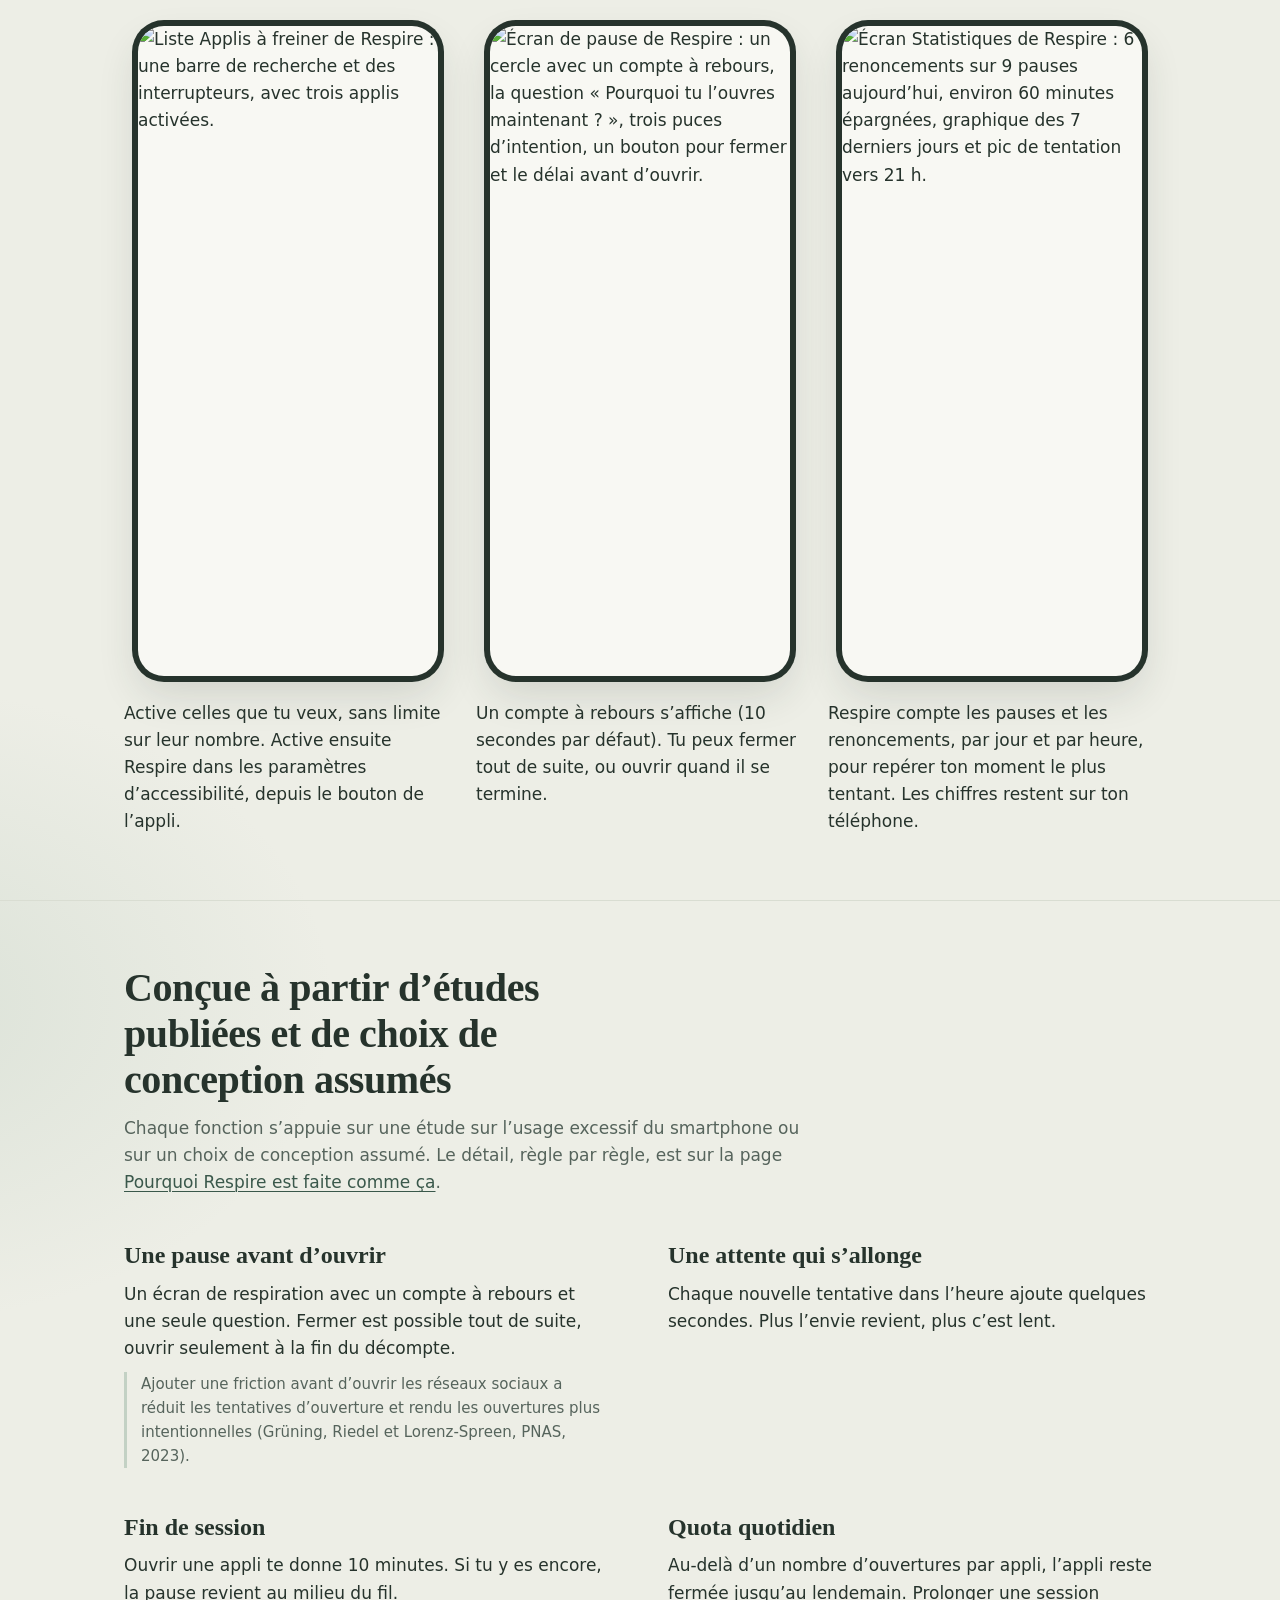
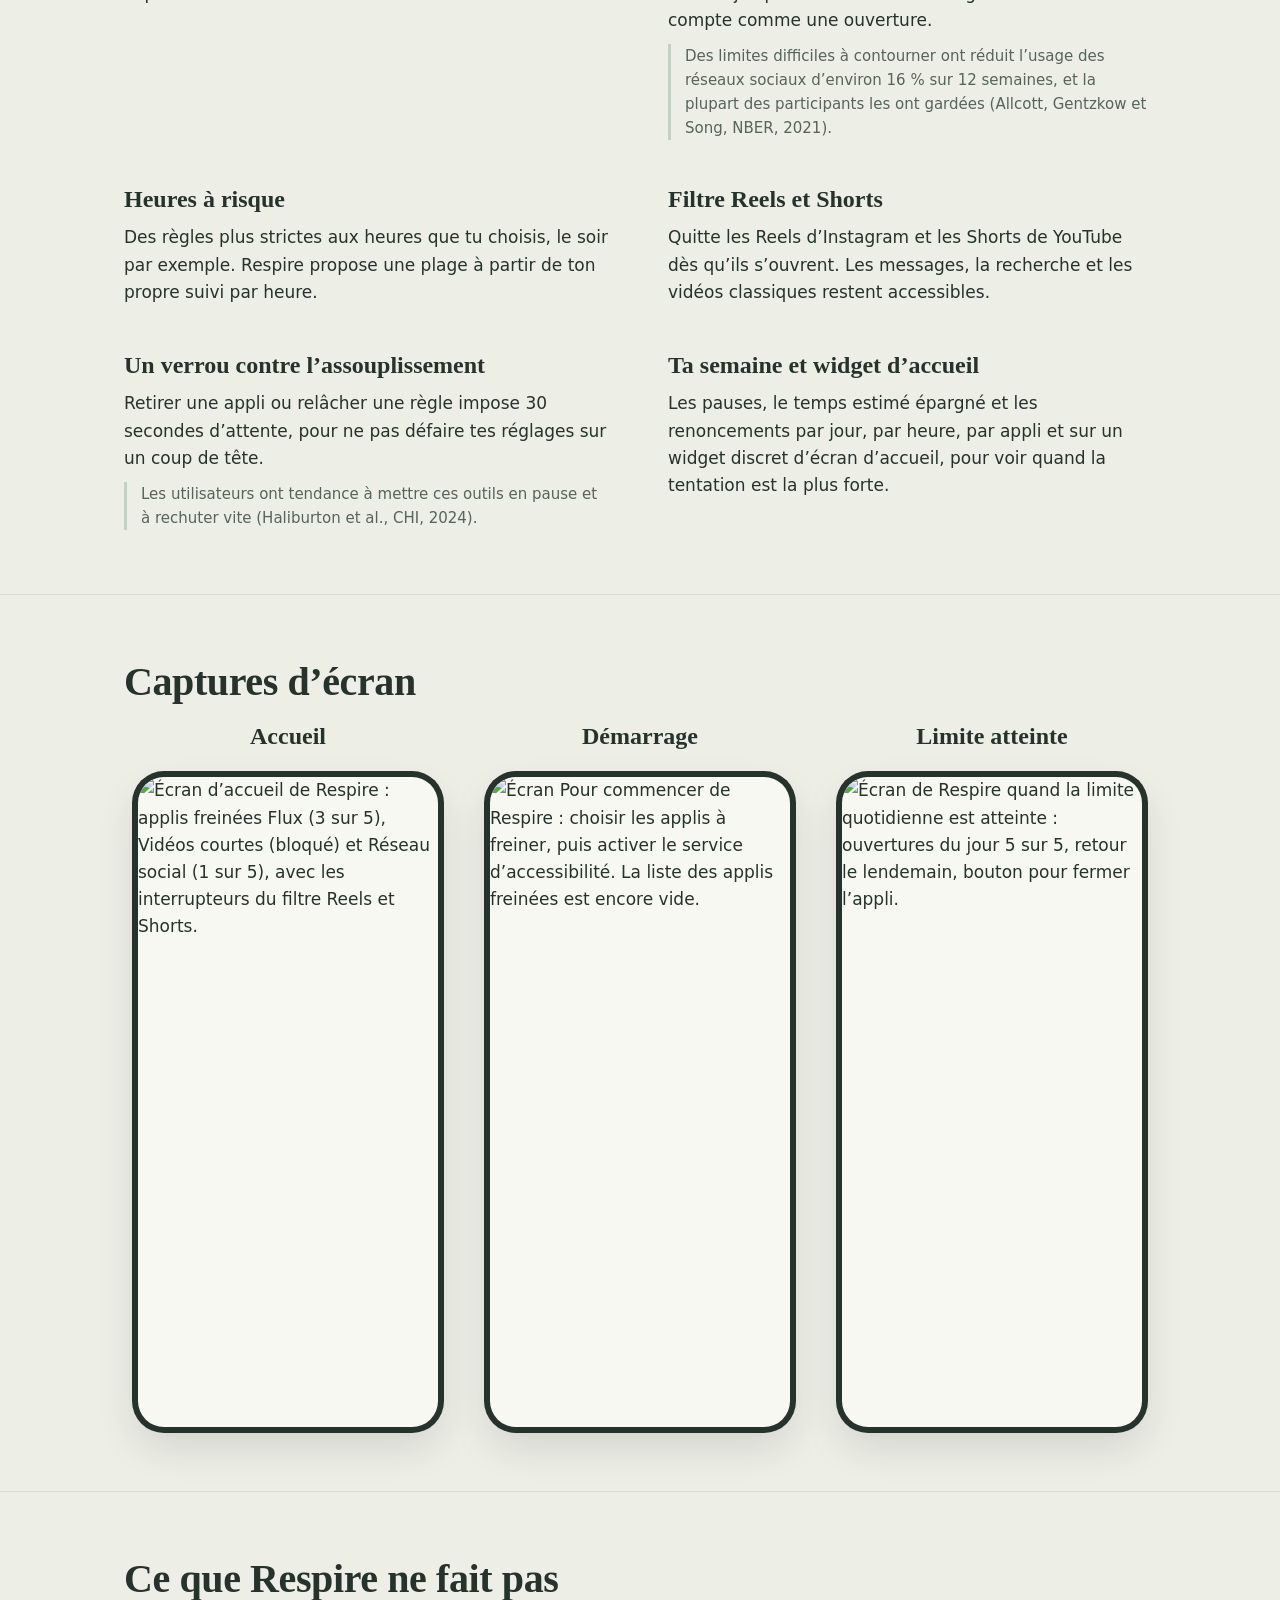
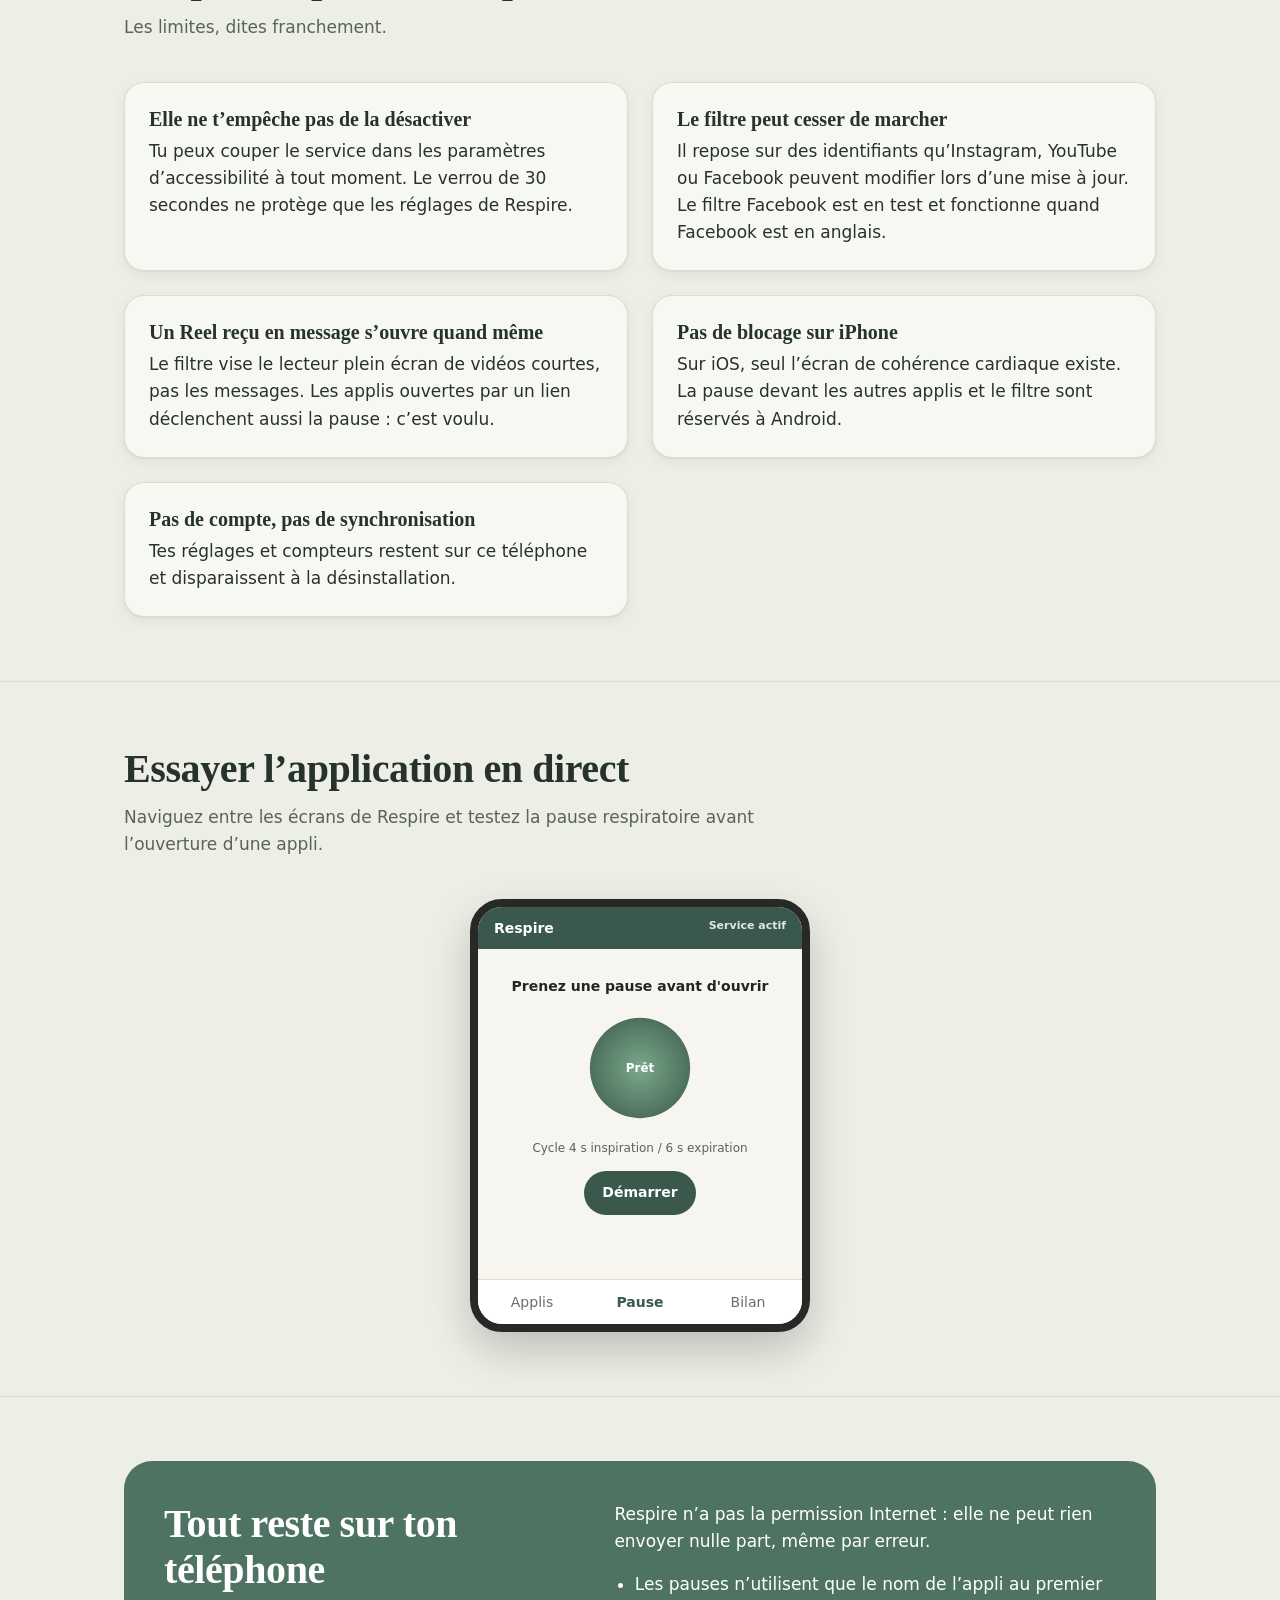
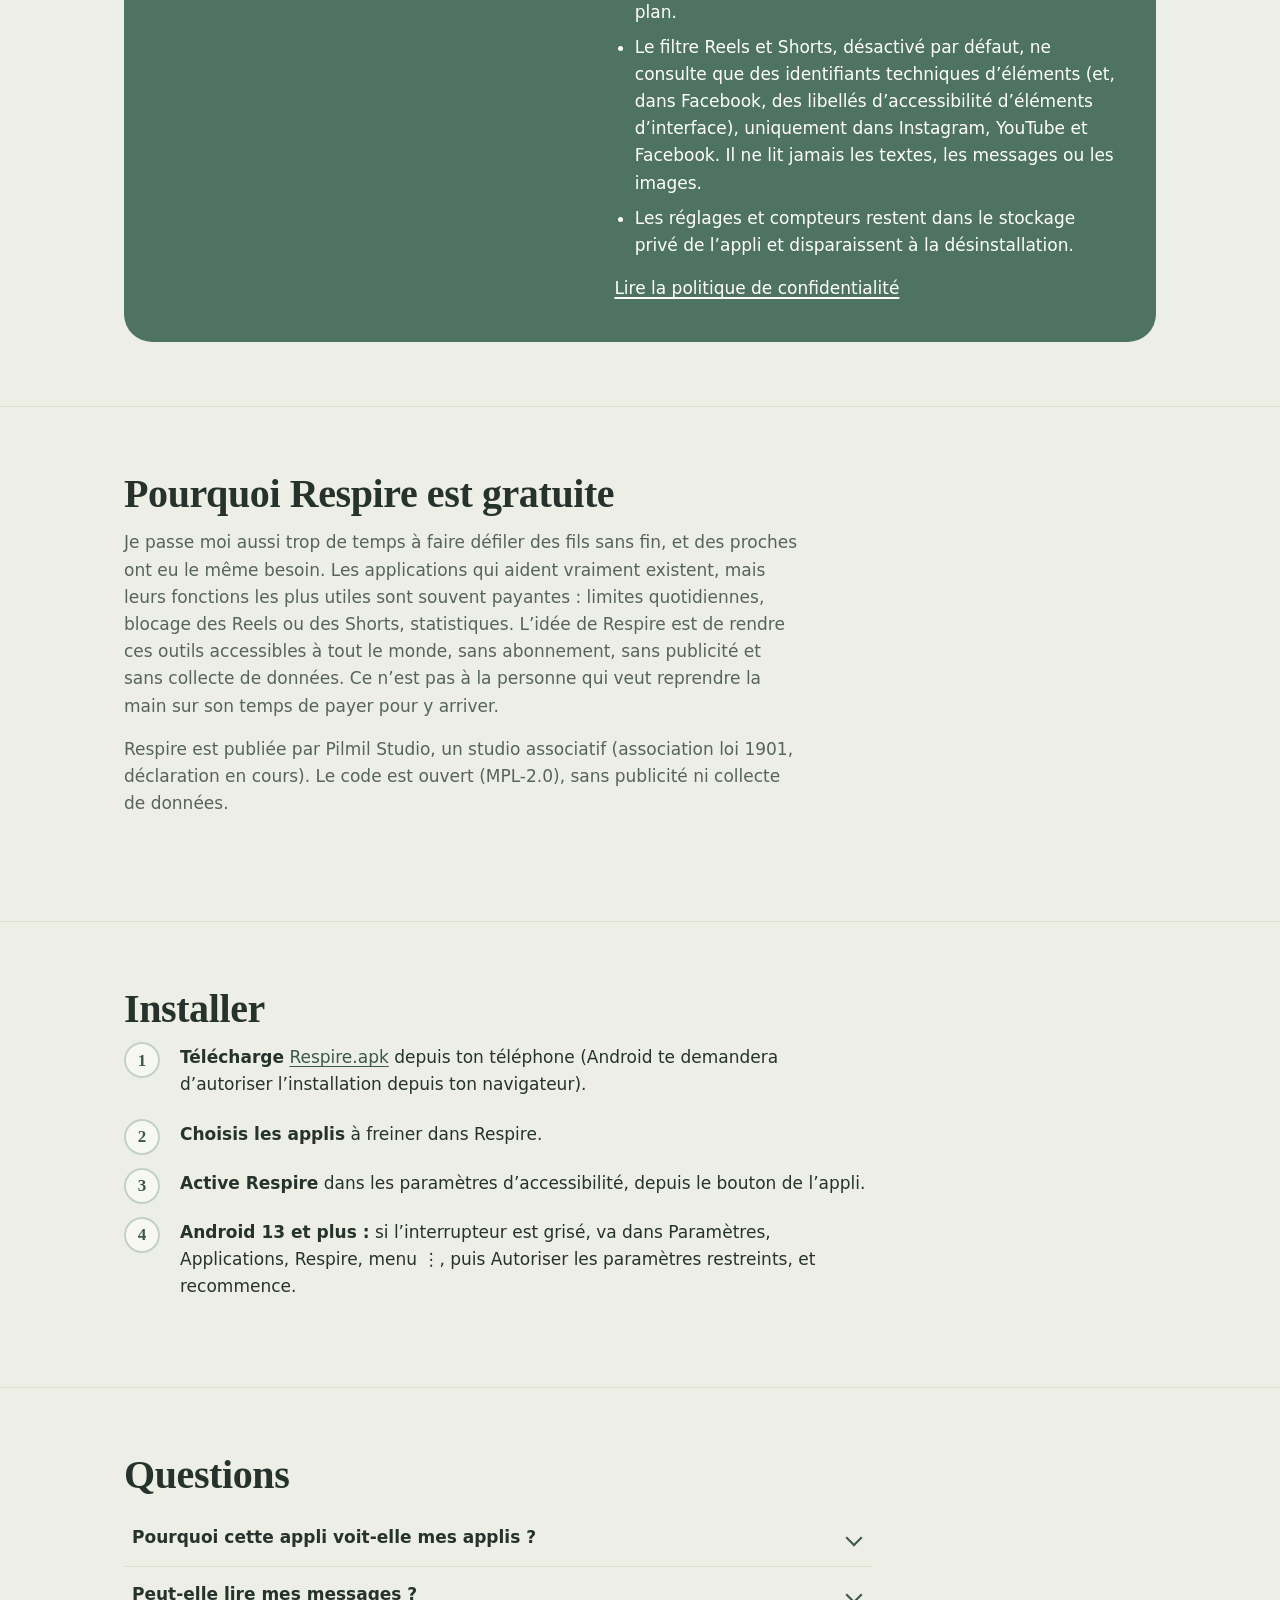
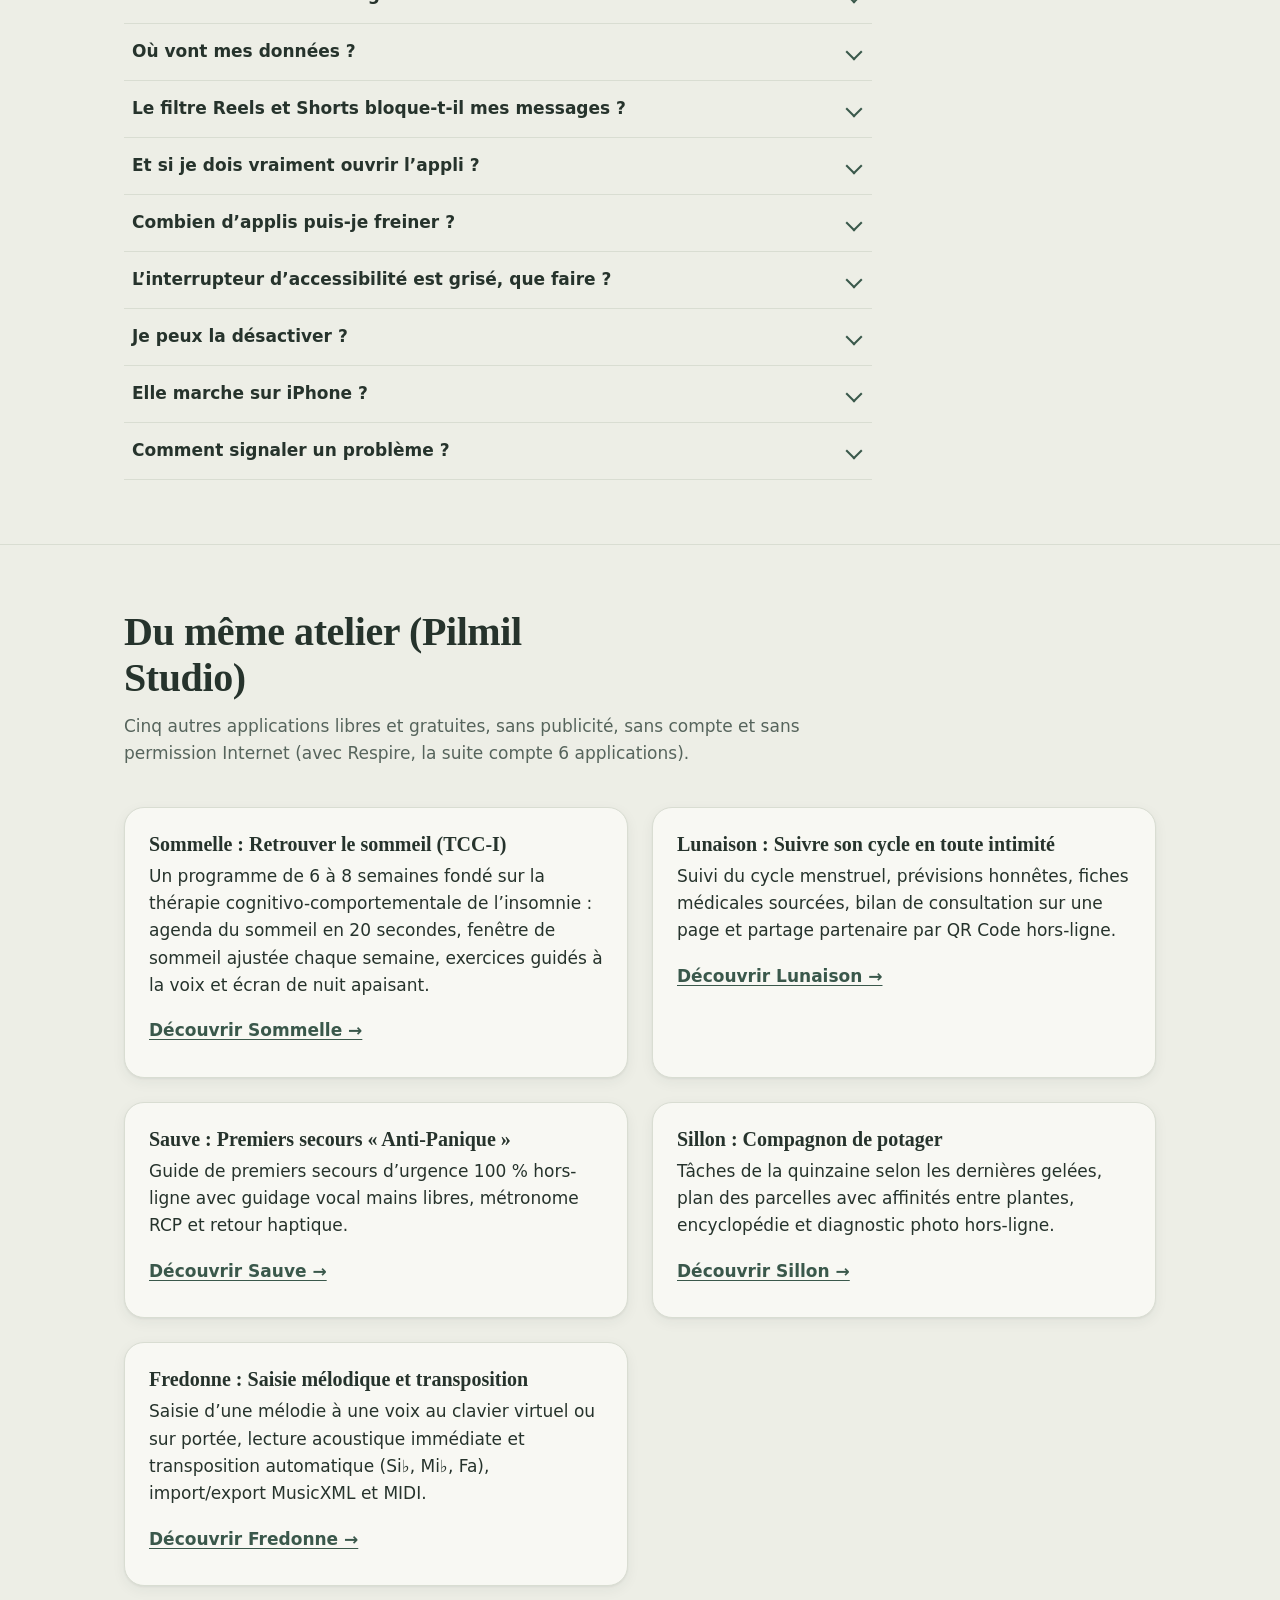
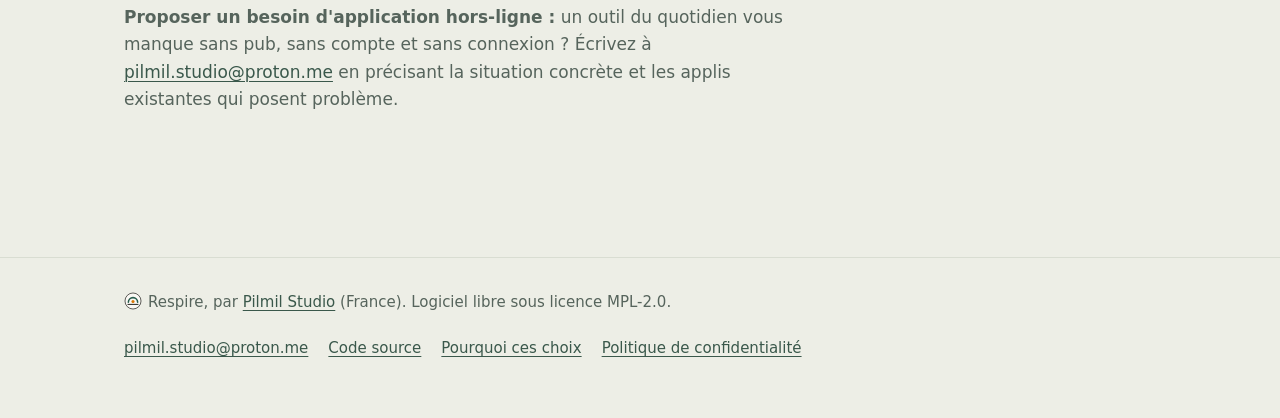
==== commit 2e25dcfd: "Site : cartes, FAQ, focus, mobile, impression, décodage asynchrone des captures" ====
--- a/docs/fr/index.html
+++ b/docs/fr/index.html
@@ -49,7 +49,7 @@
 <h2>Comment ça marche</h2>
 <p class="intro">Trois étapes, quelques minutes.</p>
 <ul class="features three shots">
-<li><h3>1. Choisis les applis à freiner</h3><img class="shot" src="../marketing/captures/choix_applis.png" alt="Liste Applis à freiner de Respire : une barre de recherche et des interrupteurs, avec trois applis activées." width="1080" height="2340" loading="lazy"><p>Active celles que tu veux, sans limite sur leur nombre. Active ensuite Respire dans les paramètres d’accessibilité, depuis le bouton de l’appli.</p></li><li><h3>2. Respire avant d’ouvrir</h3><img class="shot" src="../marketing/captures/respiration.png" alt="Écran de pause de Respire : un cercle avec un compte à rebours, la question « Pourquoi tu l’ouvres maintenant ? », trois puces d’intention, un bouton pour fermer et le délai avant d’ouvrir." width="1080" height="2340" loading="lazy"><p>Un compte à rebours s’affiche (10 secondes par défaut). Tu peux fermer tout de suite, ou ouvrir quand il se termine.</p></li><li><h3>3. Regarde ta semaine</h3><img class="shot" src="../marketing/captures/statistiques.png" alt="Écran Statistiques de Respire : 6 renoncements sur 9 pauses aujourd’hui, environ 60 minutes épargnées, graphique des 7 derniers jours et pic de tentation vers 21 h." width="1080" height="2340" loading="lazy"><p>Respire compte les pauses et les renoncements, par jour et par heure, pour repérer ton moment le plus tentant. Les chiffres restent sur ton téléphone.</p></li>
+<li><h3>1. Choisis les applis à freiner</h3><img class="shot" decoding="async" src="../marketing/captures/choix_applis.png" alt="Liste Applis à freiner de Respire : une barre de recherche et des interrupteurs, avec trois applis activées." width="1080" height="2340" loading="lazy"><p>Active celles que tu veux, sans limite sur leur nombre. Active ensuite Respire dans les paramètres d’accessibilité, depuis le bouton de l’appli.</p></li><li><h3>2. Respire avant d’ouvrir</h3><img class="shot" decoding="async" src="../marketing/captures/respiration.png" alt="Écran de pause de Respire : un cercle avec un compte à rebours, la question « Pourquoi tu l’ouvres maintenant ? », trois puces d’intention, un bouton pour fermer et le délai avant d’ouvrir." width="1080" height="2340" loading="lazy"><p>Un compte à rebours s’affiche (10 secondes par défaut). Tu peux fermer tout de suite, ou ouvrir quand il se termine.</p></li><li><h3>3. Regarde ta semaine</h3><img class="shot" decoding="async" src="../marketing/captures/statistiques.png" alt="Écran Statistiques de Respire : 6 renoncements sur 9 pauses aujourd’hui, environ 60 minutes épargnées, graphique des 7 derniers jours et pic de tentation vers 21 h." width="1080" height="2340" loading="lazy"><p>Respire compte les pauses et les renoncements, par jour et par heure, pour repérer ton moment le plus tentant. Les chiffres restent sur ton téléphone.</p></li>
 </ul>
 </div></section>
 
@@ -71,7 +71,7 @@
 <section id="captures"><div class="wrap">
 <h2>Captures d’écran</h2>
 <ul class="features three shots">
-<li><h3>Accueil</h3><img class="shot" src="../marketing/captures/accueil.png" alt="Écran d’accueil de Respire : applis freinées Flux (3 sur 5), Vidéos courtes (bloqué) et Réseau social (1 sur 5), avec les interrupteurs du filtre Reels et Shorts." width="1080" height="2340" loading="lazy"></li><li><h3>Démarrage</h3><img class="shot" src="../marketing/captures/demarrage.png" alt="Écran Pour commencer de Respire : choisir les applis à freiner, puis activer le service d’accessibilité. La liste des applis freinées est encore vide." width="1080" height="2340" loading="lazy"></li><li><h3>Limite atteinte</h3><img class="shot" src="../marketing/captures/quota_atteint.png" alt="Écran de Respire quand la limite quotidienne est atteinte : ouvertures du jour 5 sur 5, retour le lendemain, bouton pour fermer l’appli." width="1080" height="2340" loading="lazy"></li>
+<li><h3>Accueil</h3><img class="shot" decoding="async" src="../marketing/captures/accueil.png" alt="Écran d’accueil de Respire : applis freinées Flux (3 sur 5), Vidéos courtes (bloqué) et Réseau social (1 sur 5), avec les interrupteurs du filtre Reels et Shorts." width="1080" height="2340" loading="lazy"></li><li><h3>Démarrage</h3><img class="shot" decoding="async" src="../marketing/captures/demarrage.png" alt="Écran Pour commencer de Respire : choisir les applis à freiner, puis activer le service d’accessibilité. La liste des applis freinées est encore vide." width="1080" height="2340" loading="lazy"></li><li><h3>Limite atteinte</h3><img class="shot" decoding="async" src="../marketing/captures/quota_atteint.png" alt="Écran de Respire quand la limite quotidienne est atteinte : ouvertures du jour 5 sur 5, retour le lendemain, bouton pour fermer l’appli." width="1080" height="2340" loading="lazy"></li>
 </ul>
 </div></section>
 
@@ -87,7 +87,7 @@
 <p class="intro">Naviguez entre les écrans de Respire et testez la pause respiratoire avant l’ouverture d’une appli.</p>
 <div style="display:flex;justify-content:center">
   <div style="width:min(340px,100%);border:8px solid #262925;border-radius:32px;background:#f7f5f0;color:#222621;overflow:hidden;box-shadow:0 18px 44px rgba(0,0,0,.2);font-size:14px">
-    <div style="background:#3d6b52;color:#fff;padding:10px 16px;display:flex;justify-content:space-between;font-weight:700">
+    <div style="background:var(--sage-dark);color:#fff;padding:10px 16px;display:flex;justify-content:space-between;font-weight:700">
       <span>Respire</span><span style="font-size:11px;opacity:.85">Service actif</span>
     </div>
     <div id="re-screen" style="padding:14px;min-height:330px;display:grid;gap:10px;align-content:start"></div>
@@ -106,7 +106,7 @@
   function render() {
     document.querySelectorAll(".re-tab").forEach(b => {
       const act = b.dataset.tab === tab;
-      b.style.color = act ? "#3d6b52" : "#6b6e68";
+      b.style.color = act ? "var(--sage-dark)" : "#6b6e68";
       b.style.fontWeight = act ? "700" : "500";
     });
     const scr = document.getElementById("re-screen");
@@ -116,15 +116,15 @@
         <div style="font-weight:800;font-size:16px">Applis freinées</div>
         <div style="background:#fff;border:1px solid #e1ddd3;border-radius:12px;padding:10px;display:flex;justify-content:space-between"><span>Instagram</span><strong>Pause 10 s</strong></div>
         <div style="background:#fff;border:1px solid #e1ddd3;border-radius:12px;padding:10px;display:flex;justify-content:space-between"><span>YouTube Shorts</span><strong>Filtré</strong></div>
-        <button type="button" id="re-try" style="margin-top:6px;padding:10px;border-radius:999px;border:0;background:#3d6b52;color:#fff;font:inherit;font-weight:700;cursor:pointer">Simuler l'ouverture</button>
+        <button type="button" id="re-try" style="margin-top:6px;padding:10px;border-radius:999px;border:0;background:var(--sage-dark);color:#fff;font:inherit;font-weight:700;cursor:pointer">Simuler l'ouverture</button>
       `;
     } else if (tab === "pause") {
       scr.innerHTML = `
         <div style="text-align:center;display:grid;gap:12px;justify-items:center;padding-top:12px">
           <div style="font-weight:700">Prenez une pause avant d'ouvrir</div>
-          <div id="re-bubble" style="width:118px;height:118px;border-radius:50%;background:radial-gradient(circle,#7aa889,#3d6b52);color:#fff;display:flex;align-items:center;justify-content:center;font-weight:700;transition:transform 1s ease;transform:scale(0.85)">Prêt</div>
+          <div id="re-bubble" style="width:118px;height:118px;border-radius:50%;background:radial-gradient(circle,#7aa889,var(--sage-dark));color:#fff;display:flex;align-items:center;justify-content:center;font-weight:700;transition:transform 1s ease;transform:scale(0.85)">Prêt</div>
           <p id="re-info" style="margin:0;font-size:12px;color:#5d615b">Cycle 4 s inspiration / 6 s expiration</p>
-          <button type="button" id="re-btn" style="font:inherit;padding:9px 18px;border-radius:999px;border:0;background:#3d6b52;color:#fff;font-weight:700;cursor:pointer">${timer ? "Arrêter" : "Démarrer"}</button>
+          <button type="button" id="re-btn" style="font:inherit;padding:9px 18px;border-radius:999px;border:0;background:var(--sage-dark);color:#fff;font-weight:700;cursor:pointer">${timer ? "Arrêter" : "Démarrer"}</button>
         </div>
       `;
     } else {
@@ -132,7 +132,7 @@
       scr.innerHTML = `
         <div style="font-weight:800;font-size:16px">Cette semaine</div>
         <div style="background:#fff;border:1px solid #e1ddd3;border-radius:12px;padding:12px">
-          <div style="font-size:22px;font-weight:800;color:#3d6b52">18 renoncements</div>
+          <div style="font-size:22px;font-weight:800;color:var(--sage-dark)">18 renoncements</div>
           <div style="font-size:12px;color:#5d615b">~1 h 15 économisée sur les fils infinis</div>
         </div>
         <div style="background:#fff;border:1px solid #e1ddd3;border-radius:12px;padding:12px;font-size:12px">Pic de tentations : 21 h à 22 h</div>
--- a/docs/assets/site.css
+++ b/docs/assets/site.css
@@ -0,0 +1,304 @@
+/* Respire : site vitrine. Polices hébergées ici, aucun appel à un service tiers. */
+
+@font-face { font-family: "Fraunces"; font-weight: 400; font-display: swap; src: url("fonts/fraunces-latin-400-normal.woff2") format("woff2"); }
+@font-face { font-family: "Fraunces"; font-weight: 600; font-display: swap; src: url("fonts/fraunces-latin-600-normal.woff2") format("woff2"); }
+@font-face { font-family: "Nunito"; font-weight: 400; font-display: swap; src: url("fonts/nunito-latin-400-normal.woff2") format("woff2"); }
+@font-face { font-family: "Nunito"; font-weight: 600; font-display: swap; src: url("fonts/nunito-latin-600-normal.woff2") format("woff2"); }
+@font-face { font-family: "Nunito"; font-weight: 700; font-display: swap; src: url("fonts/nunito-latin-700-normal.woff2") format("woff2"); }
+
+:root {
+  --ground: #EDEEE6;
+  --card: #F8F8F3;
+  --ink: #26332C;
+  --muted: #56645C;
+  --sage: #4E7363;
+  --sage-dark: #3A584B;
+  --ring1: #D8DFD3;
+  --ring2: #C3D1C4;
+  --ring3: #A9C0AF;
+  --line: #D9DDD2;
+  --serif: "Fraunces", Georgia, serif;
+  --sans: "Nunito", system-ui, sans-serif;
+
+  /* Échelle typographique fluide */
+  --step--1: clamp(0.875rem, 0.86rem + 0.08vw, 0.9375rem);
+  --step-0: clamp(1rem, 0.97rem + 0.15vw, 1.0625rem);
+  --step-1: clamp(1.125rem, 1.07rem + 0.25vw, 1.25rem);
+  --step-2: clamp(1.25rem, 1.15rem + 0.5vw, 1.5rem);
+  --step-3: clamp(1.75rem, 1.4rem + 1.6vw, 2.5rem);
+  --step-4: clamp(2.5rem, 1.6rem + 4vw, 4.6rem);
+
+  /* Échelle d'espacement */
+  --space-1: 0.5rem;
+  --space-2: 0.75rem;
+  --space-3: 1rem;
+  --space-4: 1.5rem;
+  --space-5: 2.5rem;
+  --space-6: 4rem;
+  --space-7: 6rem;
+
+  /* Rayons et ombres légères */
+  --radius-s: 8px;
+  --radius-m: 20px;
+  --radius-l: 28px;
+  --shadow-s: 0 1px 2px rgb(38 51 44 / 0.06), 0 4px 14px rgb(38 51 44 / 0.06);
+  --shadow-m: 0 2px 4px rgb(38 51 44 / 0.08), 0 18px 40px rgb(38 51 44 / 0.14);
+  --measure: 40em;
+  --ease: 160ms ease-out;
+}
+
+* { box-sizing: border-box; }
+html { -webkit-text-size-adjust: 100%; }
+body {
+  margin: 0;
+  background-color: var(--ground);
+  background-image:
+    radial-gradient(48rem 34rem at 92% -6%, color-mix(in srgb, var(--sage) 20%, transparent), transparent 62%),
+    radial-gradient(44rem 32rem at -8% 26%, color-mix(in srgb, var(--ring3) 26%, transparent), transparent 62%);
+  background-repeat: no-repeat;
+  color: var(--ink);
+  font-family: var(--sans);
+  font-size: var(--step-0);
+  line-height: 1.6;
+}
+a { color: var(--sage-dark); text-underline-offset: 3px; text-decoration-thickness: 1px; transition: color var(--ease), text-decoration-color var(--ease); }
+a:hover { color: var(--ink); }
+:focus-visible { outline: 3px solid var(--sage); outline-offset: 3px; border-radius: 6px; }
+
+.wrap { max-width: 1080px; margin: 0 auto; padding: 0 24px; }
+
+/* ---- En-tête ---- */
+.top {
+  display: flex; align-items: center; justify-content: space-between;
+  padding-top: 24px; gap: 16px;
+}
+.brand { display: flex; align-items: center; gap: 10px; font-family: var(--serif); font-weight: 600; font-size: 1.375rem; color: var(--ink); text-decoration: none; }
+.brand svg { width: 32px; height: 32px; }
+.top nav { display: flex; gap: 20px; font-weight: 600; font-size: 0.9375rem; }
+.top nav a { text-decoration: none; }
+.top nav a:hover { text-decoration: underline; }
+
+/* ---- Accroche : la question posée par l'appli, devant le cercle qui respire ---- */
+.hero {
+  display: grid;
+  grid-template-columns: minmax(0, 1.1fr) minmax(0, 0.9fr);
+  align-items: center;
+  gap: 48px;
+  padding-top: 72px;
+  padding-bottom: 88px;
+}
+.hero h1 {
+  font-family: var(--serif);
+  font-weight: 600;
+  font-size: var(--step-4);
+  line-height: 1.04;
+  letter-spacing: -0.02em;
+  margin: 0;
+  max-width: 11ch;
+}
+.lede { font-size: 1.1875rem; max-width: 34em; margin: 28px 0 0; }
+.actions { display: flex; flex-wrap: wrap; gap: 12px; margin-top: 32px; }
+.btn {
+  display: inline-flex; align-items: center; justify-content: center;
+  min-height: 52px; padding: 0 26px; border-radius: 999px;
+  font-weight: 700; font-size: 1rem; text-decoration: none;
+}
+.btn-primary { background: linear-gradient(120deg, var(--sage), var(--sage-dark)); color: #fff; }
+.btn-primary:hover { filter: brightness(1.06); color: #fff; }
+.btn-quiet { color: var(--sage-dark); box-shadow: inset 0 0 0 2px var(--ring2); }
+.btn-quiet:hover { box-shadow: inset 0 0 0 2px var(--sage); color: var(--ink); }
+.fine { font-size: 0.9375rem; color: var(--muted); margin-top: 16px; max-width: 34em; }
+
+.breath {
+  position: relative; width: 100%; max-width: 420px; aspect-ratio: 1; margin-left: auto;
+  display: grid; place-items: center;
+}
+.breath span { position: absolute; border-radius: 50%; animation: breathe 8s ease-in-out infinite; }
+.breath .r1 { inset: 0; background: var(--ring1); }
+.breath .r2 { inset: 14%; background: var(--ring2); animation-delay: -0.4s; }
+.breath .r3 { inset: 30%; background: var(--ring3); animation-delay: -0.8s; }
+.breath b {
+  position: relative; font-family: var(--serif); font-weight: 400; font-size: clamp(3rem, 8vw, 5rem); color: var(--ink);
+}
+.breath figcaption {
+  position: absolute; bottom: -28px; left: 0; right: 0; text-align: center;
+  font-size: 0.9375rem; color: var(--muted);
+}
+@keyframes breathe { 0%, 100% { transform: scale(0.62); } 50% { transform: scale(1); } }
+@media (prefers-reduced-motion: reduce) { .breath span { animation: none; transform: scale(0.85); } }
+
+/* ---- Sections ---- */
+section { padding: var(--space-6) 0; border-top: 1px solid var(--line); }
+h2 {
+  font-family: var(--serif); font-weight: 600; font-size: var(--step-3);
+  line-height: 1.15; letter-spacing: -0.01em; margin: 0 0 var(--space-2); max-width: 26ch;
+}
+.intro { max-width: var(--measure); color: var(--muted); margin: 0 0 var(--space-5); }
+.intro + .intro { margin-top: calc(-1 * var(--space-4)); }
+
+/* Fonctions : deux colonnes de texte, la preuve en retrait sous chaque fonction */
+.features { display: grid; grid-template-columns: repeat(2, minmax(0, 1fr)); gap: 40px 56px; margin: 0; padding: 0; list-style: none; }
+.features h3 { font-family: var(--serif); font-weight: 600; font-size: var(--step-2); margin: 0 0 6px; }
+.features p { margin: 0; max-width: 32em; }
+.features .why { margin-top: 10px; padding-left: 14px; border-left: 3px solid var(--ring2); font-size: 0.9375rem; color: var(--muted); }
+
+/* Vie privée : un encart plein, le seul fond coloré de la page */
+.privacy-box { background: var(--sage); color: #fff; border-radius: var(--radius-l); padding: var(--space-5); display: grid; grid-template-columns: minmax(0, 0.9fr) minmax(0, 1.1fr); gap: 40px; }
+.privacy-box h2 { color: #fff; }
+.privacy-box p { margin: 0 0 16px; }
+.privacy-box ul { margin: 0; padding-left: 1.2em; }
+.privacy-box li { margin-bottom: 8px; }
+.privacy-box a { color: #fff; }
+
+/* Installation : une vraie séquence, donc numérotée */
+.steps { counter-reset: step; list-style: none; margin: 0; padding: 0; max-width: 44em; }
+.steps li { counter-increment: step; position: relative; padding: 0 0 22px 56px; }
+.steps li::before {
+  content: counter(step); position: absolute; left: 0; top: -2px;
+  width: 36px; height: 36px; border-radius: 50%; display: grid; place-items: center;
+  background: var(--card); box-shadow: inset 0 0 0 2px var(--ring2);
+  font-family: var(--serif); font-weight: 600; color: var(--sage-dark);
+}
+.steps strong { font-weight: 700; }
+
+details { border-bottom: 1px solid var(--line); padding: 18px 0; max-width: 44em; }
+details summary { cursor: pointer; font-weight: 700; font-size: 1.0625rem; list-style-position: inside; }
+details p { margin: 10px 0 0; }
+
+footer { border-top: 1px solid var(--line); padding: 32px 0 48px; font-size: 0.9375rem; color: var(--muted); }
+footer .wrap { display: flex; flex-wrap: wrap; gap: 12px 28px; justify-content: space-between; }
+footer nav { display: flex; flex-wrap: wrap; gap: 20px; }
+
+/* ---- Page de texte (politique de confidentialité) ---- */
+.doc { max-width: 42em; padding: 56px 0 72px; }
+.doc h1 { font-family: var(--serif); font-weight: 600; font-size: clamp(2.2rem, 5vw, 3.2rem); line-height: 1.1; margin: 0 0 8px; }
+.doc .date { color: var(--muted); margin: 0 0 32px; }
+.doc h2 { font-size: 1.5rem; margin: 36px 0 10px; }
+.doc ul { padding-left: 1.2em; }
+.doc li { margin-bottom: 6px; }
+
+@media (max-width: 820px) {
+  .hero { grid-template-columns: 1fr; padding-top: 40px; padding-bottom: 80px; gap: 56px; }
+  .breath { margin: 0 auto; max-width: 300px; }
+  .features { grid-template-columns: 1fr; gap: 32px; }
+  .privacy-box { grid-template-columns: 1fr; padding: 28px 24px; gap: 8px; }
+  .top nav { gap: 14px; }
+}
+@media (max-width: 420px) {
+  .wrap { padding: 0 16px; }
+  .top nav a.hide-sm { display: none; }
+}
+
+/* ---- Page « Pourquoi » : chaque règle, sa raison, et ce qui la soutient ---- */
+.doc h3 { font-family: var(--serif); font-weight: 600; font-size: 1.25rem; margin: 32px 0 6px; }
+.doc .proof, .doc .choice { margin: 10px 0 0; padding-left: 14px; border-left: 3px solid var(--ring2); font-size: 0.9375rem; color: var(--muted); }
+.doc .choice { border-left-style: dashed; border-left-color: var(--ring3); }
+.doc .proof b, .doc .choice b { color: var(--ink); font-weight: 700; }
+.doc .toc { padding-left: 1.2em; columns: 2; column-gap: 32px; }
+.doc .refs li { font-size: 0.9375rem; margin-bottom: 10px; }
+@media (max-width: 560px) { .doc .toc { columns: 1; } }
+
+/* ---- Accueil : sections « Pour qui », étapes et captures ---- */
+.features.three { grid-template-columns: repeat(3, minmax(0, 1fr)); gap: var(--space-5) var(--space-4); }
+.features.three p { max-width: none; }
+
+/* Captures : grille à trois colonnes, rien ne les étire.
+   Le ratio vient des attributs width/height de chaque <img> (dimensions réelles du fichier),
+   aucune hauteur ni aspect-ratio n'est imposé ici. Le cadre de téléphone est un simple
+   box-shadow (anneau + ombre) : il ne change pas la boîte de l'image. */
+.shots { align-items: start; justify-items: center; }
+.shots > li { width: 100%; min-width: 0; display: flex; flex-direction: column; align-items: center; }
+.shots h3 { margin-bottom: var(--space-3); text-align: center; }
+.shots p { margin-top: var(--space-4); max-width: 24em; }
+.shot {
+  display: block; width: auto; max-width: min(300px, calc(100% - 12px)); height: auto; margin: 6px auto 0;
+  border-radius: 26px; background: var(--card);
+  box-shadow: 0 0 0 6px var(--ink), var(--shadow-m);
+}
+@media (max-width: 820px) {
+  .features.three:not(.shots) { grid-template-columns: 1fr; }
+  .shots { gap: var(--space-5) var(--space-3); }
+  .shot { border-radius: 18px; box-shadow: 0 0 0 4px var(--ink), var(--shadow-s); }
+}
+@media (max-width: 600px) {
+  .shots { grid-template-columns: 1fr; }
+  .shot { max-width: min(240px, calc(100% - 12px)); }
+}
+
+/* ---- Navigation, boutons, focus ---- */
+.top { flex-wrap: wrap; }
+.top nav { flex-wrap: wrap; gap: 0 var(--space-3); }
+.top nav a, footer nav a { display: inline-flex; align-items: center; min-height: 44px; }
+.brand { min-height: 44px; }
+.btn { transition: filter var(--ease), box-shadow var(--ease), transform var(--ease); }
+.btn:active { transform: translateY(1px); }
+.btn-primary { box-shadow: var(--shadow-s); }
+.privacy-box :focus-visible { outline-color: #fff; }
+.privacy-box a { text-decoration-thickness: 2px; }
+.hero { padding-top: var(--space-6); padding-bottom: var(--space-7); }
+.fine, .lede { max-width: 34em; }
+
+/* ---- Cartes : une seule famille pour « Pour qui », « Ce que Respire ne fait pas », atelier ---- */
+#for .features > li, #limits .features > li, #studio .features > li {
+  background: var(--card); border: 1px solid var(--line); border-radius: var(--radius-m);
+  padding: var(--space-4); box-shadow: var(--shadow-s);
+}
+#for .features h3, #limits .features h3, #studio .features h3 { font-size: var(--step-1); line-height: 1.25; }
+#limits .features, #studio .features { gap: var(--space-4); }
+#studio .why { border-left: 0; padding-left: 0; font-size: var(--step-0); }
+#studio .why a { display: inline-flex; align-items: center; min-height: 44px; font-weight: 700; }
+.features .why { max-width: 32em; }
+
+/* ---- Questions fréquentes ---- */
+details { background: transparent; border-bottom: 1px solid var(--line); padding: 0; transition: background-color var(--ease); }
+details summary {
+  display: flex; align-items: center; justify-content: space-between; gap: var(--space-3);
+  min-height: 56px; padding: var(--space-2) var(--space-1); cursor: pointer; list-style: none;
+  font-weight: 700; font-size: var(--step-0);
+}
+details summary::-webkit-details-marker { display: none; }
+details summary::after {
+  content: ""; flex: none; width: 10px; height: 10px; margin-right: 4px;
+  border-right: 2px solid var(--sage-dark); border-bottom: 2px solid var(--sage-dark);
+  transform: rotate(45deg); transition: transform var(--ease);
+}
+details[open] summary::after { transform: rotate(-135deg); }
+details[open] { background: color-mix(in srgb, var(--card) 70%, transparent); }
+details summary:hover { color: var(--sage-dark); }
+details p { margin: 0; padding: 0 var(--space-1) var(--space-3); max-width: 38em; }
+details summary:focus-visible { outline-offset: -3px; }
+
+/* ---- Simulateur : cadre et boutons ---- */
+#simulateur button { min-height: 44px; transition: filter var(--ease), color var(--ease); }
+#simulateur button:hover { filter: brightness(1.08); }
+#simulateur .re-tab { min-width: 44px; }
+
+/* ---- Pied de page ---- */
+footer { margin-top: var(--space-5); }
+footer .wrap { align-items: center; }
+
+/* ---- Mouvement réduit ---- */
+@media (prefers-reduced-motion: reduce) {
+  *, *::before, *::after { transition-duration: 0.01ms !important; animation-duration: 0.01ms !important; scroll-behavior: auto !important; }
+}
+
+/* ---- Mobile : 360 px ---- */
+@media (max-width: 420px) {
+  .hero { padding-top: var(--space-4); padding-bottom: var(--space-6); gap: var(--space-5); }
+  .btn { width: 100%; }
+  .privacy-box { border-radius: var(--radius-m); }
+  .breath figcaption { bottom: -44px; }
+  section { padding: var(--space-5) 0; }
+}
+
+/* ---- Impression (surtout la politique de confidentialité) ---- */
+@media print {
+  body { background: #fff; color: #000; font-size: 11pt; }
+  .top nav, .actions, .breath, #simulateur, footer nav { display: none; }
+  .doc { max-width: none; padding: 0; }
+  a { color: #000; text-decoration: underline; }
+  .doc a[href^="http"]::after { content: " (" attr(href) ")"; font-size: 0.85em; }
+  .doc h2, .doc h3 { break-after: avoid; }
+  .doc li, .doc p { break-inside: avoid; }
+  section { padding: 12pt 0; }
+}
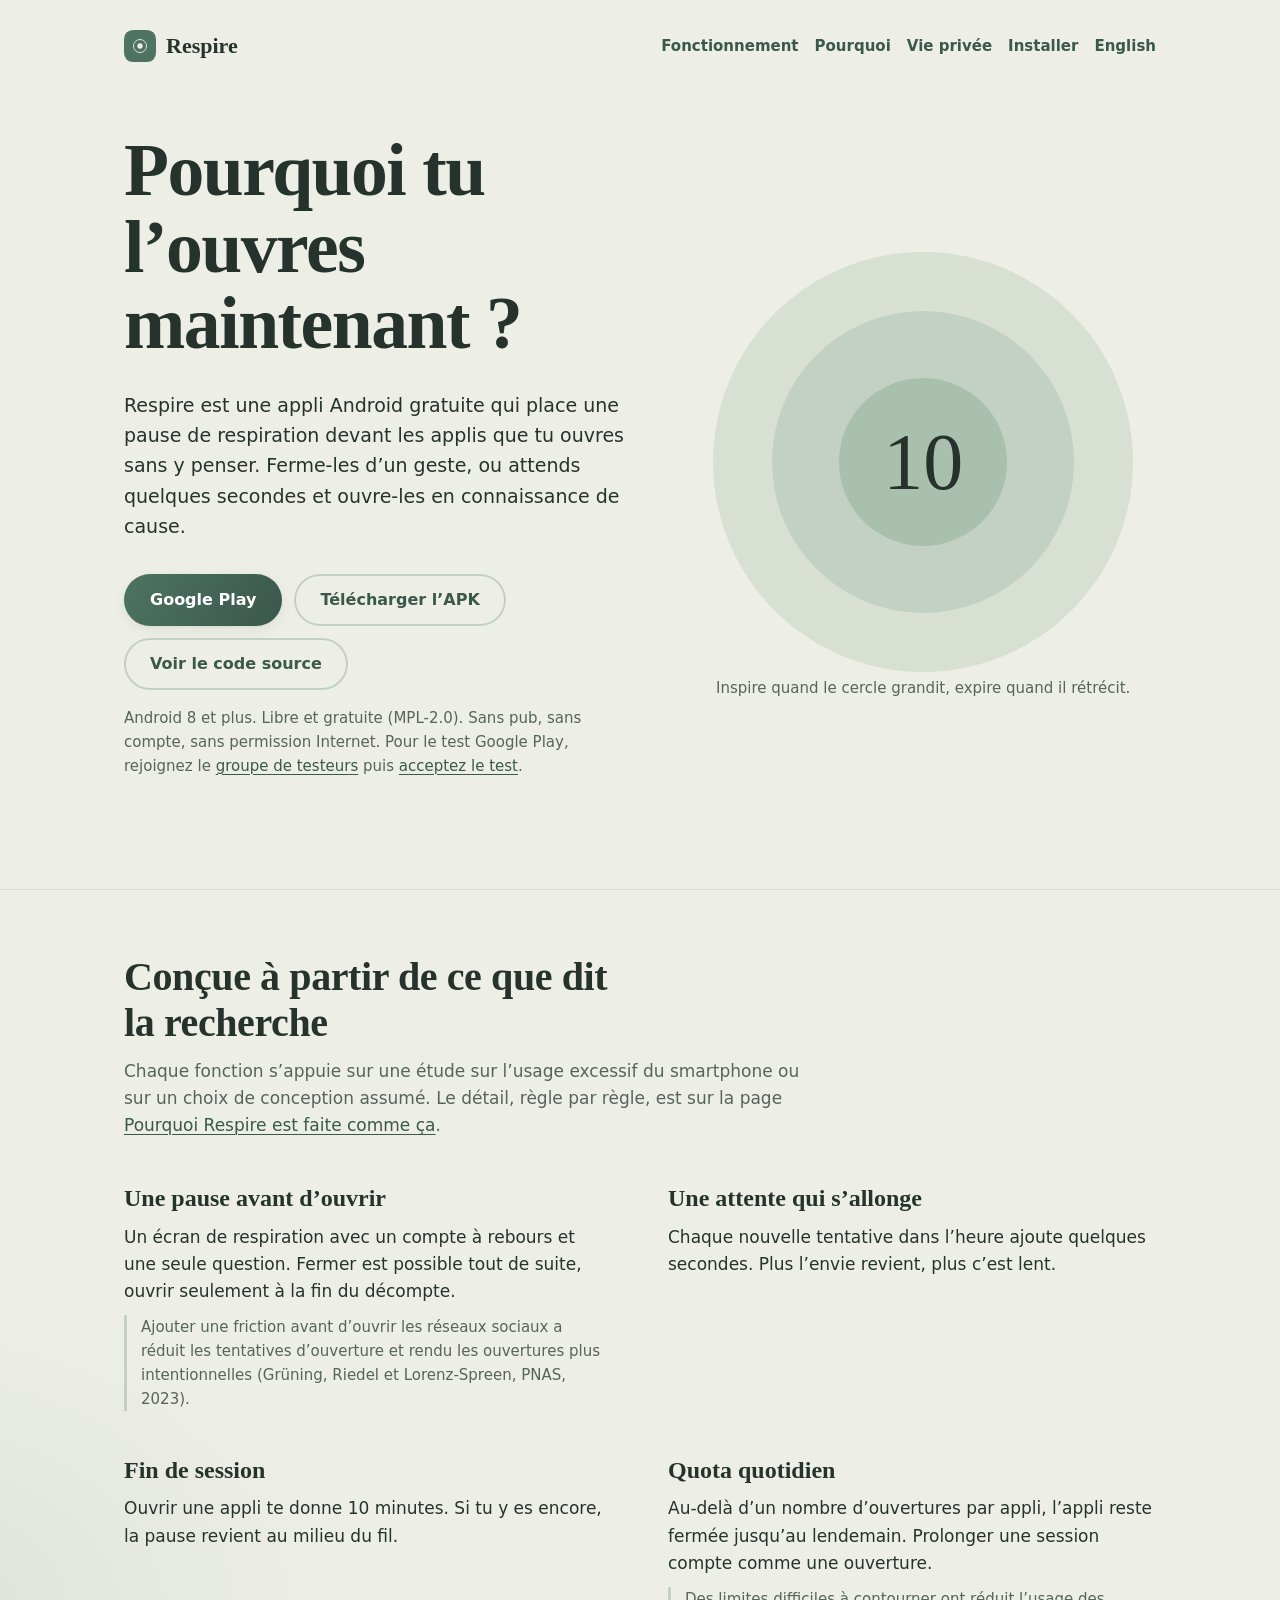
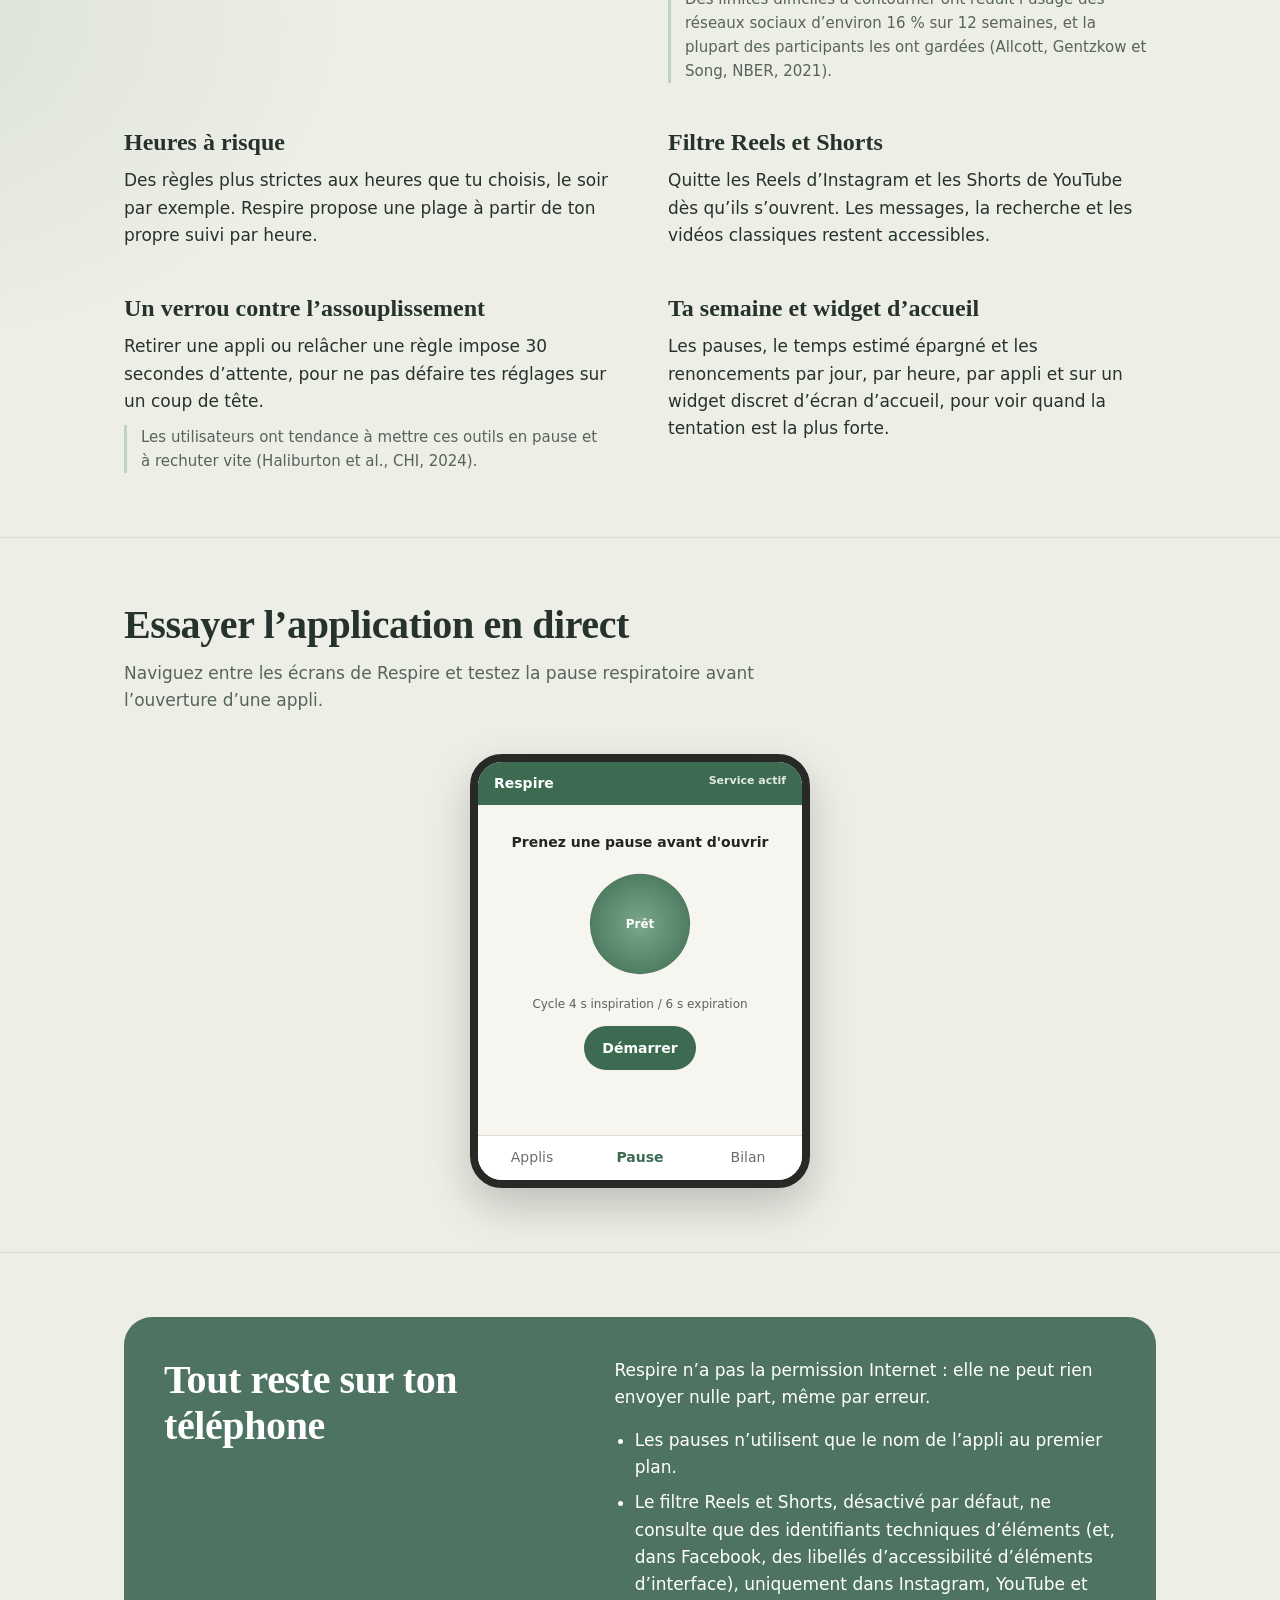
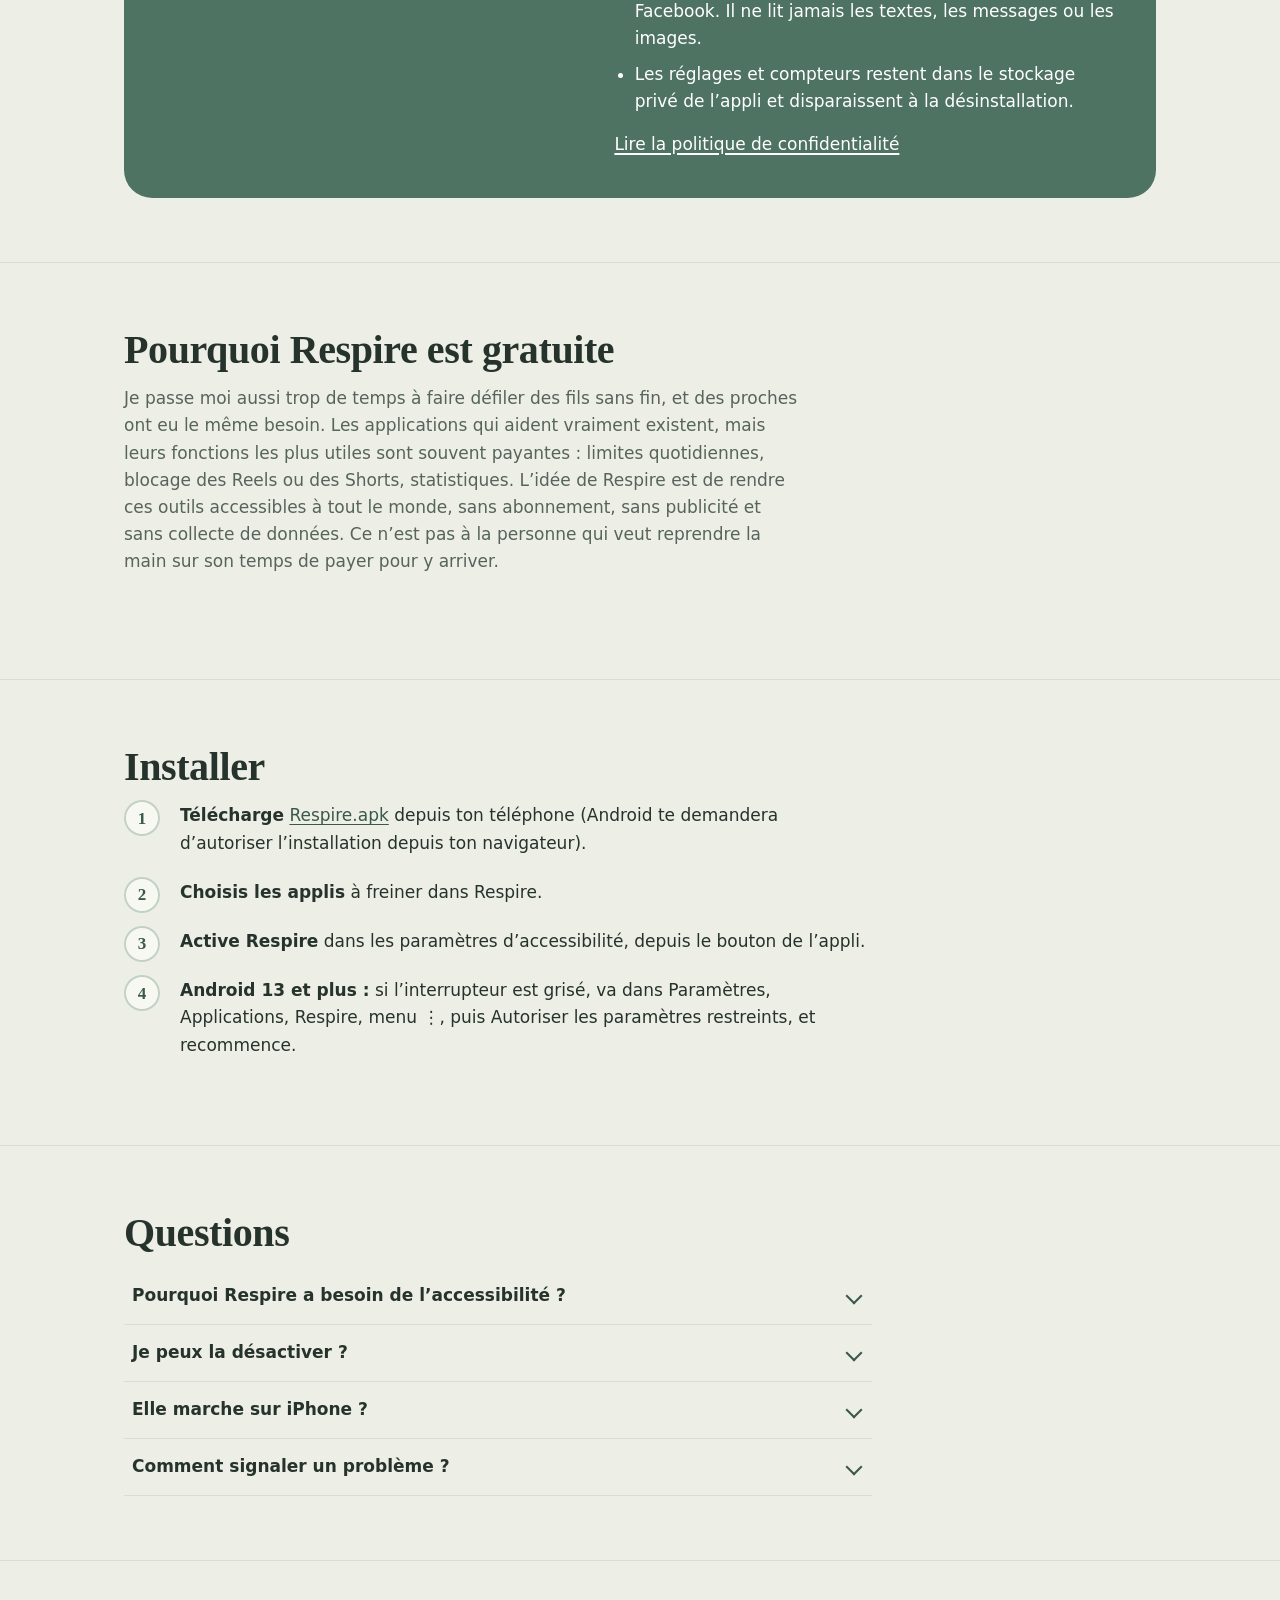
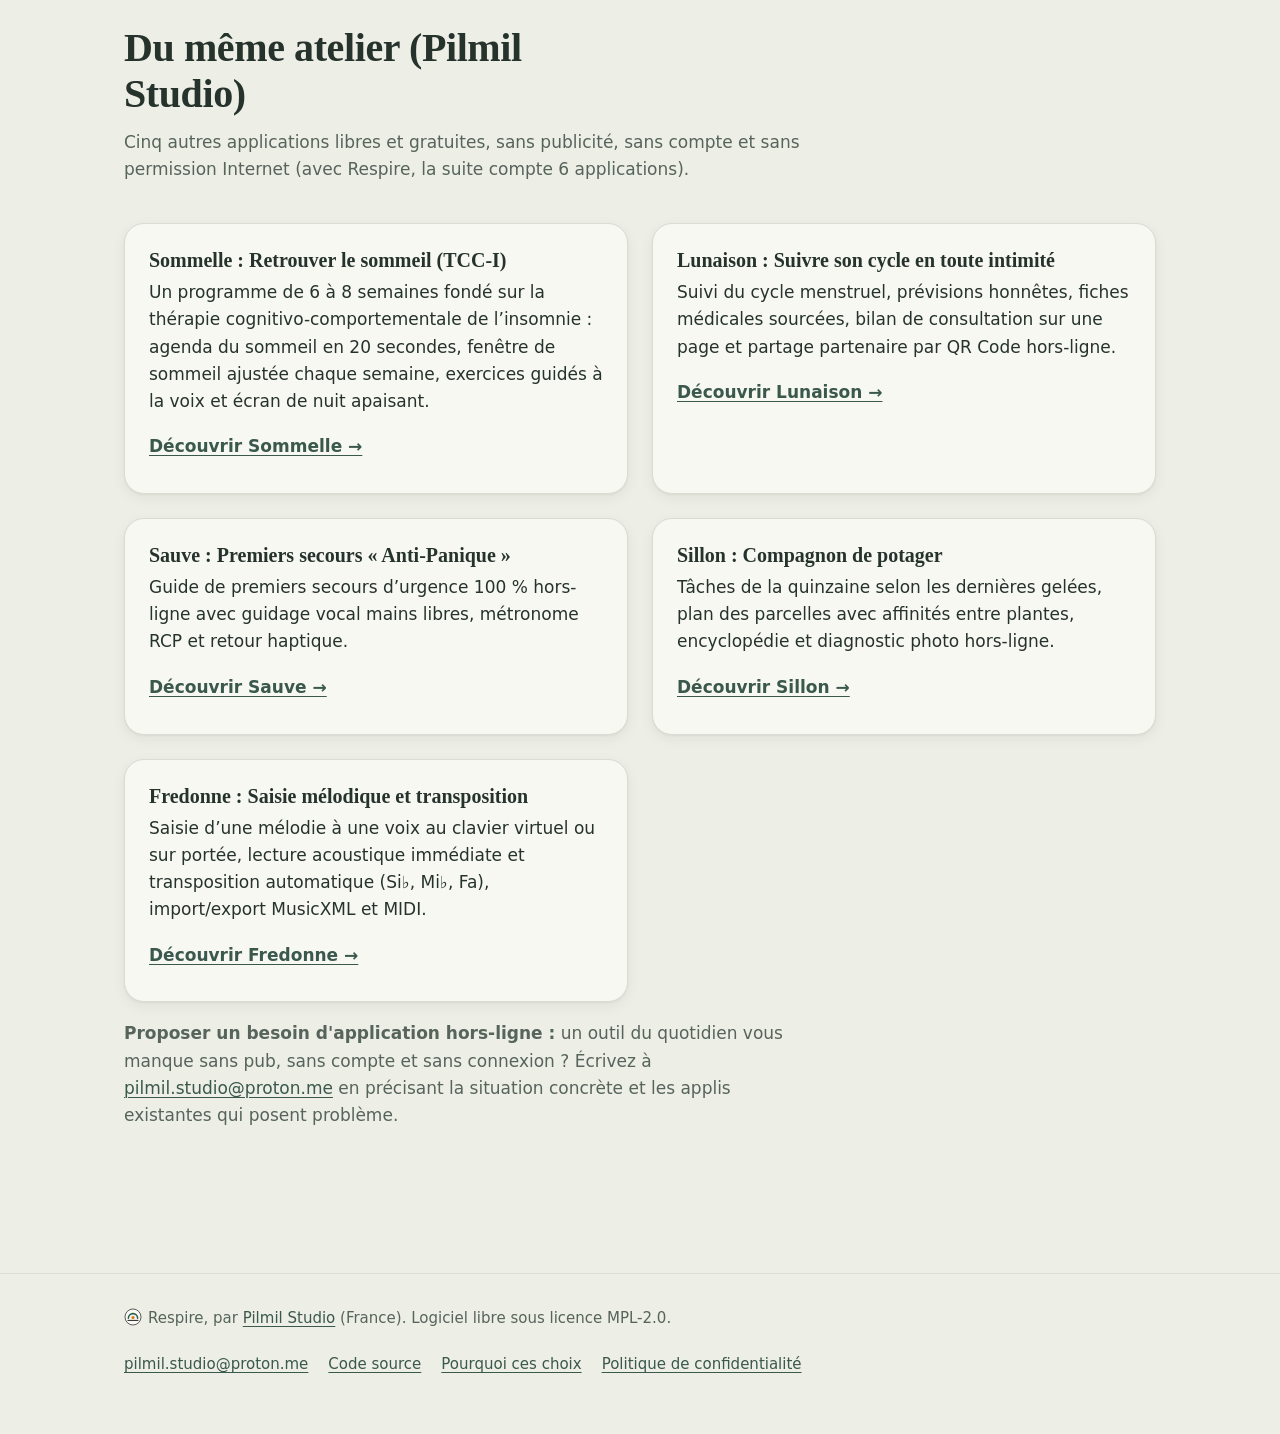
==== commit 8cd1ec53: "Site : bouton Google Play actif et lien vers le groupe de testeurs" ====
--- a/docs/fr/index.html
+++ b/docs/fr/index.html
@@ -10,9 +10,6 @@
 <link rel="stylesheet" href="../assets/site.css">
 <meta property="og:title" content="Respire : une pause avant les applis que tu ouvres par réflexe">
 <meta property="og:description" content="Appli Android libre et gratuite contre le doom scroll. Une pause de respiration avant les applis que tu ouvres sans y penser, limites de session et quotidiennes, filtre Reels et Shorts. Sans traqueur.">
-<meta property="og:type" content="website">
-<meta property="og:url" content="https://pilmil-studio.github.io/respire/fr/index.html">
-<meta property="og:image" content="https://pilmil-studio.github.io/respire/marketing/out/fr/social.png">
 </head>
 <body>
 <header class="wrap top">
@@ -25,10 +22,11 @@
 <h1>Pourquoi tu l’ouvres maintenant ?</h1>
 <p class="lede">Respire est une appli Android gratuite qui place une pause de respiration devant les applis que tu ouvres sans y penser. Ferme-les d’un geste, ou attends quelques secondes et ouvre-les en connaissance de cause.</p>
 <div class="actions">
-<a class="btn btn-primary" href="https://github.com/Pilmil-Studio/respire/releases/latest">Télécharger l’APK</a>
+<a class="btn btn-primary" href="https://play.google.com/store/apps/details?id=fr.respire.app">Google Play</a>
+<a class="btn btn-quiet" href="https://github.com/Pilmil-Studio/respire/releases/latest/download/Respire.apk">Télécharger l’APK</a>
 <a class="btn btn-quiet" href="https://github.com/Pilmil-Studio/respire">Voir le code source</a>
 </div>
-<p class="fine">Gratuite, libre (MPL-2.0), sans compte, sans pub, sans permission Internet. Android 8 et plus. APK sur GitHub ; Google Play en phase de test.</p>
+<p class="fine">Android 8 et plus. Libre et gratuite (MPL-2.0). Sans pub, sans compte, sans permission Internet. Pour le test Google Play, rejoignez le <a href="https://groups.google.com/g/testeurs-pilmil">groupe de testeurs</a> puis <a href="https://play.google.com/apps/testing/fr.respire.app">acceptez le test</a>.</p>
 </div>
 <figure class="breath" style="margin:0">
 <span class="r1"></span><span class="r2"></span><span class="r3"></span>
@@ -37,24 +35,8 @@
 </figure>
 </div>
 
-<section id="for"><div class="wrap">
-<h2>Pour qui</h2>
-<p class="intro">Trois situations qui amènent à Respire.</p>
-<ul class="features three">
-<li><h3>Tu ouvres des applis sans y penser</h3><p>Ton pouce ouvre un fil avant que tu aies décidé quoi que ce soit. Respire place une pause de quelques secondes devant les applis que tu choisis : tu fermes tout de suite, ou tu ouvres en connaissance de cause.</p></li><li><h3>Tu veux seulement te passer des Reels et des Shorts</h3><p>Les messages d’Instagram ou les vidéos classiques de YouTube te servent, pas le flux de vidéos courtes. Le filtre quitte le lecteur de Reels ou de Shorts dès qu’il s’ouvre et laisse le reste de l’appli accessible.</p></li><li><h3>Tu lis les permissions avant d’installer</h3><p>Respire n’a pas la permission Internet et pas de compte : elle ne peut rien envoyer. Le code est public sous licence MPL-2.0, tu peux le lire avant d’installer.</p></li>
-</ul>
-</div></section>
-
 <section id="how"><div class="wrap">
-<h2>Comment ça marche</h2>
-<p class="intro">Trois étapes, quelques minutes.</p>
-<ul class="features three shots">
-<li><h3>1. Choisis les applis à freiner</h3><img class="shot" decoding="async" src="../marketing/captures/choix_applis.png" alt="Liste Applis à freiner de Respire : une barre de recherche et des interrupteurs, avec trois applis activées." width="1080" height="2340" loading="lazy"><p>Active celles que tu veux, sans limite sur leur nombre. Active ensuite Respire dans les paramètres d’accessibilité, depuis le bouton de l’appli.</p></li><li><h3>2. Respire avant d’ouvrir</h3><img class="shot" decoding="async" src="../marketing/captures/respiration.png" alt="Écran de pause de Respire : un cercle avec un compte à rebours, la question « Pourquoi tu l’ouvres maintenant ? », trois puces d’intention, un bouton pour fermer et le délai avant d’ouvrir." width="1080" height="2340" loading="lazy"><p>Un compte à rebours s’affiche (10 secondes par défaut). Tu peux fermer tout de suite, ou ouvrir quand il se termine.</p></li><li><h3>3. Regarde ta semaine</h3><img class="shot" decoding="async" src="../marketing/captures/statistiques.png" alt="Écran Statistiques de Respire : 6 renoncements sur 9 pauses aujourd’hui, environ 60 minutes épargnées, graphique des 7 derniers jours et pic de tentation vers 21 h." width="1080" height="2340" loading="lazy"><p>Respire compte les pauses et les renoncements, par jour et par heure, pour repérer ton moment le plus tentant. Les chiffres restent sur ton téléphone.</p></li>
-</ul>
-</div></section>
-
-<section id="features"><div class="wrap">
-<h2>Conçue à partir d’études publiées et de choix de conception assumés</h2>
+<h2>Conçue à partir de ce que dit la recherche</h2>
 <p class="intro">Chaque fonction s’appuie sur une étude sur l’usage excessif du smartphone ou sur un choix de conception assumé. Le détail, règle par règle, est sur la page <a href="pourquoi.html">Pourquoi Respire est faite comme ça</a>.</p>
 <ul class="features">
 <li><h3>Une pause avant d’ouvrir</h3><p>Un écran de respiration avec un compte à rebours et une seule question. Fermer est possible tout de suite, ouvrir seulement à la fin du décompte.</p><p class="why">Ajouter une friction avant d’ouvrir les réseaux sociaux a réduit les tentatives d’ouverture et rendu les ouvertures plus intentionnelles (Grüning, Riedel et Lorenz-Spreen, PNAS, 2023).</p></li>
@@ -68,26 +50,12 @@
 </ul>
 </div></section>
 
-<section id="captures"><div class="wrap">
-<h2>Captures d’écran</h2>
-<ul class="features three shots">
-<li><h3>Accueil</h3><img class="shot" decoding="async" src="../marketing/captures/accueil.png" alt="Écran d’accueil de Respire : applis freinées Flux (3 sur 5), Vidéos courtes (bloqué) et Réseau social (1 sur 5), avec les interrupteurs du filtre Reels et Shorts." width="1080" height="2340" loading="lazy"></li><li><h3>Démarrage</h3><img class="shot" decoding="async" src="../marketing/captures/demarrage.png" alt="Écran Pour commencer de Respire : choisir les applis à freiner, puis activer le service d’accessibilité. La liste des applis freinées est encore vide." width="1080" height="2340" loading="lazy"></li><li><h3>Limite atteinte</h3><img class="shot" decoding="async" src="../marketing/captures/quota_atteint.png" alt="Écran de Respire quand la limite quotidienne est atteinte : ouvertures du jour 5 sur 5, retour le lendemain, bouton pour fermer l’appli." width="1080" height="2340" loading="lazy"></li>
-</ul>
-</div></section>
-
-<section id="limits"><div class="wrap">
-<h2>Ce que Respire ne fait pas</h2>
-<p class="intro">Les limites, dites franchement.</p>
-<ul class="features">
-<li><h3>Elle ne t’empêche pas de la désactiver</h3><p>Tu peux couper le service dans les paramètres d’accessibilité à tout moment. Le verrou de 30 secondes ne protège que les réglages de Respire.</p></li><li><h3>Le filtre peut cesser de marcher</h3><p>Il repose sur des identifiants qu’Instagram, YouTube ou Facebook peuvent modifier lors d’une mise à jour. Le filtre Facebook est en test et fonctionne quand Facebook est en anglais.</p></li><li><h3>Un Reel reçu en message s’ouvre quand même</h3><p>Le filtre vise le lecteur plein écran de vidéos courtes, pas les messages. Les applis ouvertes par un lien déclenchent aussi la pause : c’est voulu.</p></li><li><h3>Pas de blocage sur iPhone</h3><p>Sur iOS, seul l’écran de cohérence cardiaque existe. La pause devant les autres applis et le filtre sont réservés à Android.</p></li><li><h3>Pas de compte, pas de synchronisation</h3><p>Tes réglages et compteurs restent sur ce téléphone et disparaissent à la désinstallation.</p></li>
-</ul>
-</div></section>
 <section id="simulateur"><div class="wrap">
 <h2>Essayer l’application en direct</h2>
 <p class="intro">Naviguez entre les écrans de Respire et testez la pause respiratoire avant l’ouverture d’une appli.</p>
 <div style="display:flex;justify-content:center">
   <div style="width:min(340px,100%);border:8px solid #262925;border-radius:32px;background:#f7f5f0;color:#222621;overflow:hidden;box-shadow:0 18px 44px rgba(0,0,0,.2);font-size:14px">
-    <div style="background:var(--sage-dark);color:#fff;padding:10px 16px;display:flex;justify-content:space-between;font-weight:700">
+    <div style="background:#3d6b52;color:#fff;padding:10px 16px;display:flex;justify-content:space-between;font-weight:700">
       <span>Respire</span><span style="font-size:11px;opacity:.85">Service actif</span>
     </div>
     <div id="re-screen" style="padding:14px;min-height:330px;display:grid;gap:10px;align-content:start"></div>
@@ -106,7 +74,7 @@
   function render() {
     document.querySelectorAll(".re-tab").forEach(b => {
       const act = b.dataset.tab === tab;
-      b.style.color = act ? "var(--sage-dark)" : "#6b6e68";
+      b.style.color = act ? "#3d6b52" : "#6b6e68";
       b.style.fontWeight = act ? "700" : "500";
     });
     const scr = document.getElementById("re-screen");
@@ -116,15 +84,15 @@
         <div style="font-weight:800;font-size:16px">Applis freinées</div>
         <div style="background:#fff;border:1px solid #e1ddd3;border-radius:12px;padding:10px;display:flex;justify-content:space-between"><span>Instagram</span><strong>Pause 10 s</strong></div>
         <div style="background:#fff;border:1px solid #e1ddd3;border-radius:12px;padding:10px;display:flex;justify-content:space-between"><span>YouTube Shorts</span><strong>Filtré</strong></div>
-        <button type="button" id="re-try" style="margin-top:6px;padding:10px;border-radius:999px;border:0;background:var(--sage-dark);color:#fff;font:inherit;font-weight:700;cursor:pointer">Simuler l'ouverture</button>
+        <button type="button" id="re-try" style="margin-top:6px;padding:10px;border-radius:999px;border:0;background:#3d6b52;color:#fff;font:inherit;font-weight:700;cursor:pointer">Simuler l'ouverture</button>
       `;
     } else if (tab === "pause") {
       scr.innerHTML = `
         <div style="text-align:center;display:grid;gap:12px;justify-items:center;padding-top:12px">
           <div style="font-weight:700">Prenez une pause avant d'ouvrir</div>
-          <div id="re-bubble" style="width:118px;height:118px;border-radius:50%;background:radial-gradient(circle,#7aa889,var(--sage-dark));color:#fff;display:flex;align-items:center;justify-content:center;font-weight:700;transition:transform 1s ease;transform:scale(0.85)">Prêt</div>
+          <div id="re-bubble" style="width:118px;height:118px;border-radius:50%;background:radial-gradient(circle,#7aa889,#3d6b52);color:#fff;display:flex;align-items:center;justify-content:center;font-weight:700;transition:transform 1s ease;transform:scale(0.85)">Prêt</div>
           <p id="re-info" style="margin:0;font-size:12px;color:#5d615b">Cycle 4 s inspiration / 6 s expiration</p>
-          <button type="button" id="re-btn" style="font:inherit;padding:9px 18px;border-radius:999px;border:0;background:var(--sage-dark);color:#fff;font-weight:700;cursor:pointer">${timer ? "Arrêter" : "Démarrer"}</button>
+          <button type="button" id="re-btn" style="font:inherit;padding:9px 18px;border-radius:999px;border:0;background:#3d6b52;color:#fff;font-weight:700;cursor:pointer">${timer ? "Arrêter" : "Démarrer"}</button>
         </div>
       `;
     } else {
@@ -132,10 +100,10 @@
       scr.innerHTML = `
         <div style="font-weight:800;font-size:16px">Cette semaine</div>
         <div style="background:#fff;border:1px solid #e1ddd3;border-radius:12px;padding:12px">
-          <div style="font-size:22px;font-weight:800;color:var(--sage-dark)">18 renoncements</div>
+          <div style="font-size:22px;font-weight:800;color:#3d6b52">18 renoncements</div>
           <div style="font-size:12px;color:#5d615b">~1 h 15 économisée sur les fils infinis</div>
         </div>
-        <div style="background:#fff;border:1px solid #e1ddd3;border-radius:12px;padding:12px;font-size:12px">Pic de tentations : 21 h à 22 h</div>
+        <div style="background:#fff;border:1px solid #e1ddd3;border-radius:12px;padding:12px;font-size:12px">Pic de tentations : 21 h – 22 h</div>
       `;
     }
   }
@@ -172,7 +140,6 @@
 <section id="free"><div class="wrap">
 <h2>Pourquoi Respire est gratuite</h2>
 <p class="intro">Je passe moi aussi trop de temps à faire défiler des fils sans fin, et des proches ont eu le même besoin. Les applications qui aident vraiment existent, mais leurs fonctions les plus utiles sont souvent payantes : limites quotidiennes, blocage des Reels ou des Shorts, statistiques. L’idée de Respire est de rendre ces outils accessibles à tout le monde, sans abonnement, sans publicité et sans collecte de données. Ce n’est pas à la personne qui veut reprendre la main sur son temps de payer pour y arriver.</p>
-<p class="intro">Respire est publiée par Pilmil Studio, un studio associatif (association loi 1901, déclaration en cours). Le code est ouvert (MPL-2.0), sans publicité ni collecte de données.</p>
 </div></section>
 
 <section id="install"><div class="wrap">
@@ -180,9 +147,9 @@
 <ol class="steps"><li><strong>Télécharge</strong> <a href="https://github.com/Pilmil-Studio/respire/releases/latest/download/Respire.apk">Respire.apk</a> depuis ton téléphone (Android te demandera d’autoriser l’installation depuis ton navigateur).</li><li><strong>Choisis les applis</strong> à freiner dans Respire.</li><li><strong>Active Respire</strong> dans les paramètres d’accessibilité, depuis le bouton de l’appli.</li><li><strong>Android 13 et plus :</strong> si l’interrupteur est grisé, va dans Paramètres, Applications, Respire, menu ⋮, puis Autoriser les paramètres restreints, et recommence.</li></ol>
 </div></section>
 
-<section id="faq"><div class="wrap">
+<section><div class="wrap">
 <h2>Questions</h2>
-<details><summary>Pourquoi cette appli voit-elle mes applis ?</summary><p>Pour afficher la pause avant une appli, Respire doit savoir laquelle passe au premier plan, et le service d’accessibilité est le seul moyen de le savoir sous Android. Elle ne lit que le nom de cette appli ; la liste des applis installées sert uniquement à te laisser choisir lesquelles freiner.</p></details><details><summary>Peut-elle lire mes messages ?</summary><p>Non : elle ne lit jamais les textes, les messages ou les images. Si tu actives le filtre Reels et Shorts, elle consulte seulement des identifiants techniques d’éléments (et, dans Facebook, des libellés d’accessibilité d’éléments d’interface), uniquement dans Instagram, YouTube et Facebook.</p></details><details><summary>Où vont mes données ?</summary><p>Nulle part : Respire n’a pas la permission Internet, elle ne peut donc rien envoyer, même par erreur. Les réglages et compteurs restent dans le stockage privé de l’appli et disparaissent à la désinstallation.</p></details><details><summary>Le filtre Reels et Shorts bloque-t-il mes messages ?</summary><p>Non : les messages, la recherche et les vidéos classiques restent accessibles. Le filtre est désactivé par défaut et tu l’actives toi-même.</p></details><details><summary>Et si je dois vraiment ouvrir l’appli ?</summary><p>Fermer est possible tout de suite, et ouvrir l’est à la fin du décompte (10 secondes par défaut). Au-delà du quota quotidien d’ouvertures que tu fixes, l’appli reste fermée jusqu’au lendemain.</p></details><details><summary>Combien d’applis puis-je freiner ?</summary><p>Autant que tu veux : il n’y a pas de limite sur leur nombre. Le filtre Reels et Shorts et le bilan sont inclus, gratuitement.</p></details><details><summary>L’interrupteur d’accessibilité est grisé, que faire ?</summary><p>Sur Android 13 et plus, c’est un « paramètre restreint ». Va dans Paramètres, Applications, Respire, menu ⋮, puis Autoriser les paramètres restreints, et recommence.</p></details><details><summary>Je peux la désactiver ?</summary><p>Oui, à tout moment dans les paramètres d’accessibilité ou en désinstallant l’appli. Le verrou de 30 secondes ne concerne que les règles de Respire.</p></details><details><summary>Elle marche sur iPhone ?</summary><p>Partiellement. iOS n’autorise pas une application tierce à bloquer les Reels ou Shorts dans d’autres applications en dehors du cadre Temps d’écran d’Apple ; en revanche, le module autonome de cohérence cardiaque existe sur iOS (via Kotlin Multiplatform).</p></details><details><summary>Comment signaler un problème ?</summary><p>Ouvre une issue sur <a href="https://github.com/Pilmil-Studio/respire/issues">GitHub</a> ou écris à <a href="mailto:pilmil.studio@proton.me">pilmil.studio@proton.me</a>. Respire ne collecte aucune donnée : tes retours sont le seul moyen de savoir quoi améliorer.</p></details>
+<details><summary>Pourquoi Respire a besoin de l’accessibilité ?</summary><p>C’est le seul moyen sous Android de savoir quelle appli s’ouvre, pour afficher la pause avant elle. Respire ne s’en sert pour rien d’autre.</p></details><details><summary>Je peux la désactiver ?</summary><p>Oui, à tout moment dans les paramètres d’accessibilité ou en désinstallant l’appli. Le verrou de 30 secondes ne concerne que les règles de Respire.</p></details><details><summary>Elle marche sur iPhone ?</summary><p>Partiellement. iOS n’autorise pas une application tierce à bloquer les Reels ou Shorts dans d’autres applications en dehors du cadre Temps d’écran d’Apple ; en revanche, le module autonome de cohérence cardiaque existe sur iOS (via Kotlin Multiplatform).</p></details><details><summary>Comment signaler un problème ?</summary><p>Ouvre une issue sur <a href="https://github.com/Pilmil-Studio/respire/issues">GitHub</a> ou écris à <a href="mailto:pilmil.studio@proton.me">pilmil.studio@proton.me</a>. Respire ne collecte aucune donnée : tes retours sont le seul moyen de savoir quoi améliorer.</p></details>
 </div></section>
 
 <section id="studio"><div class="wrap">
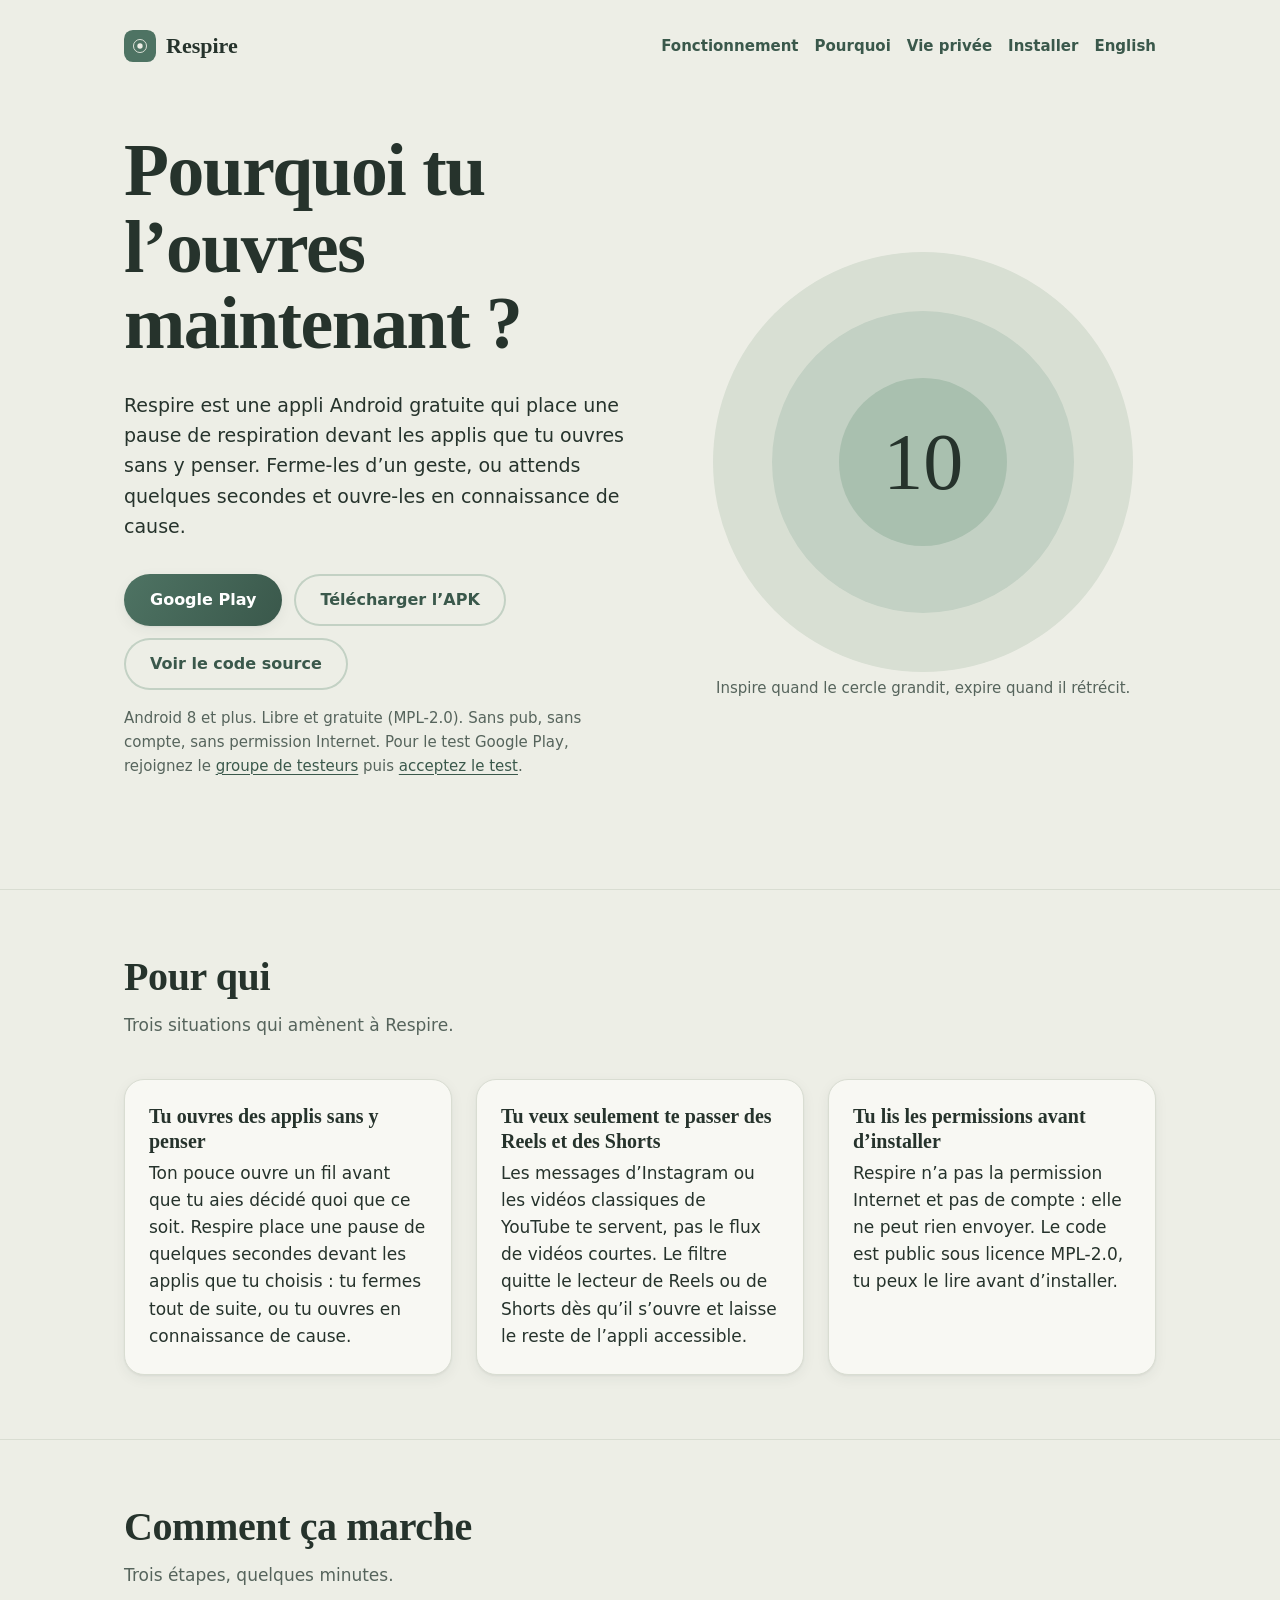
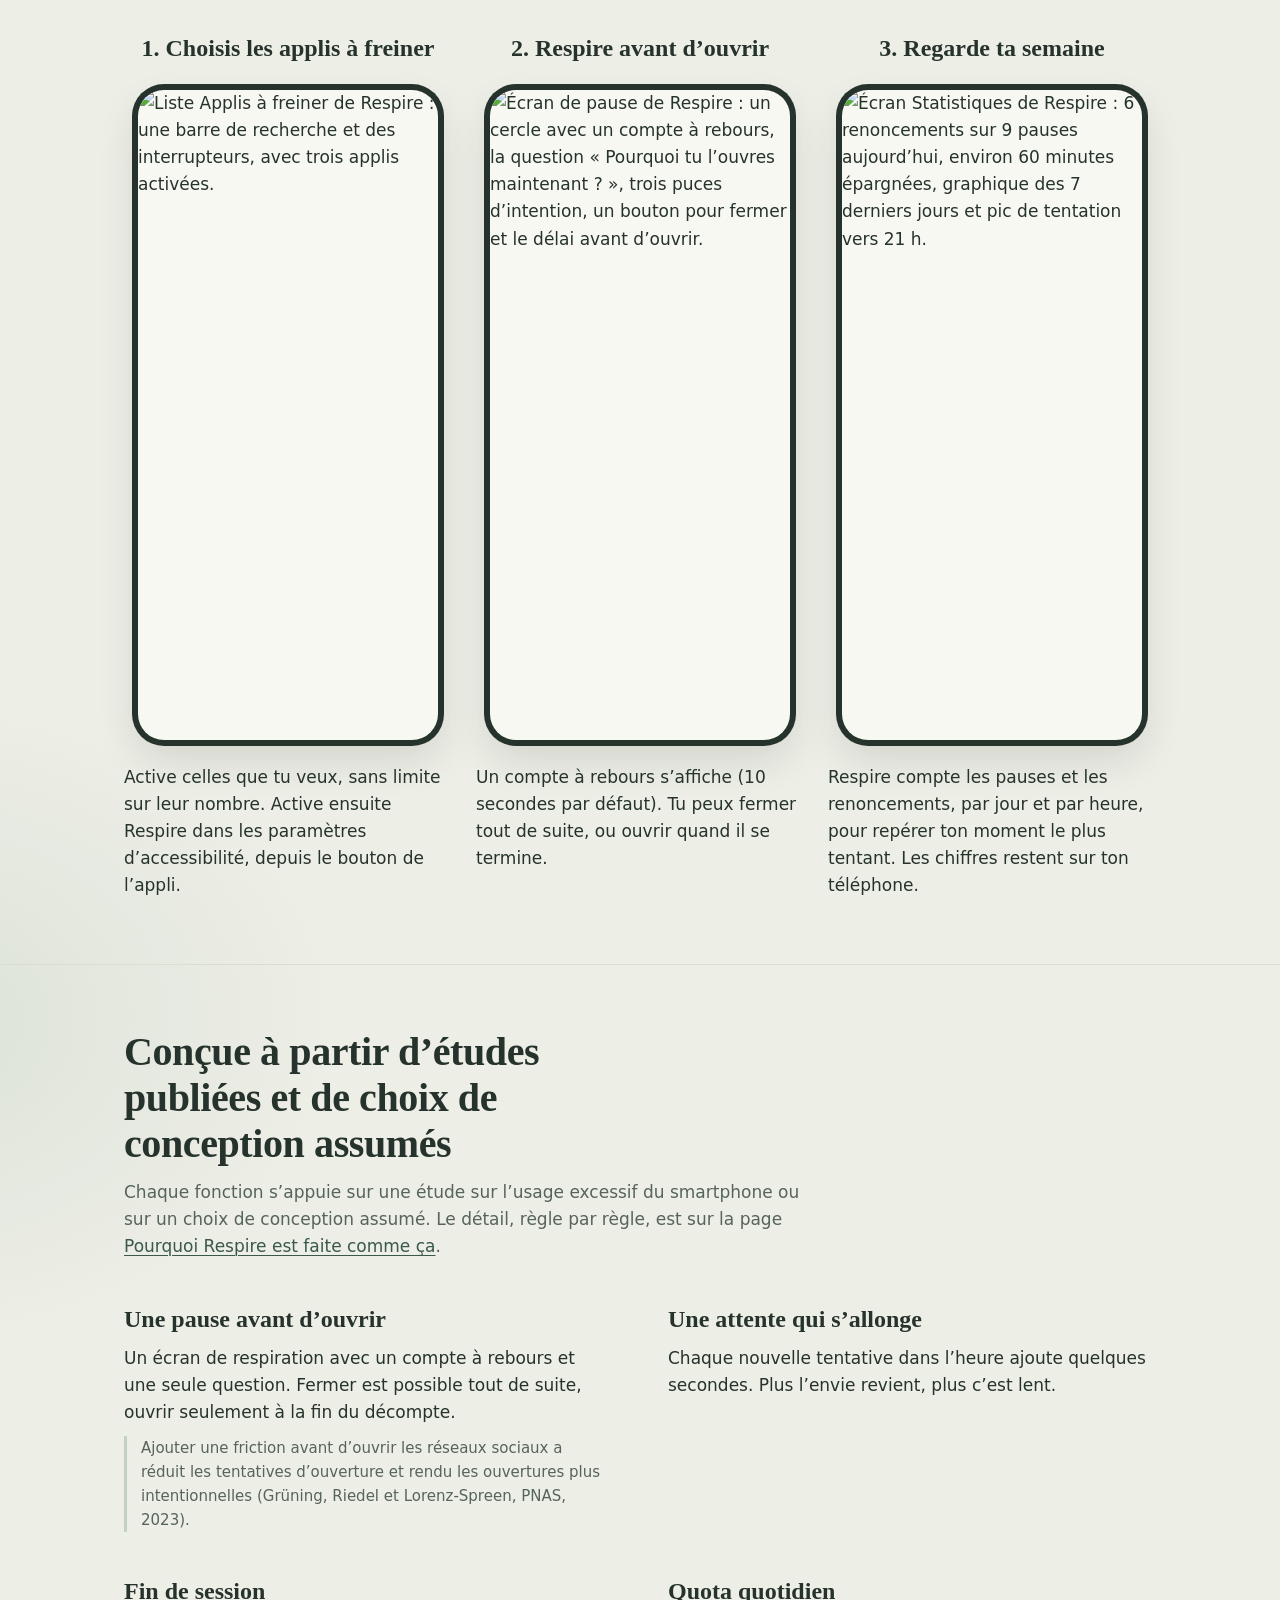
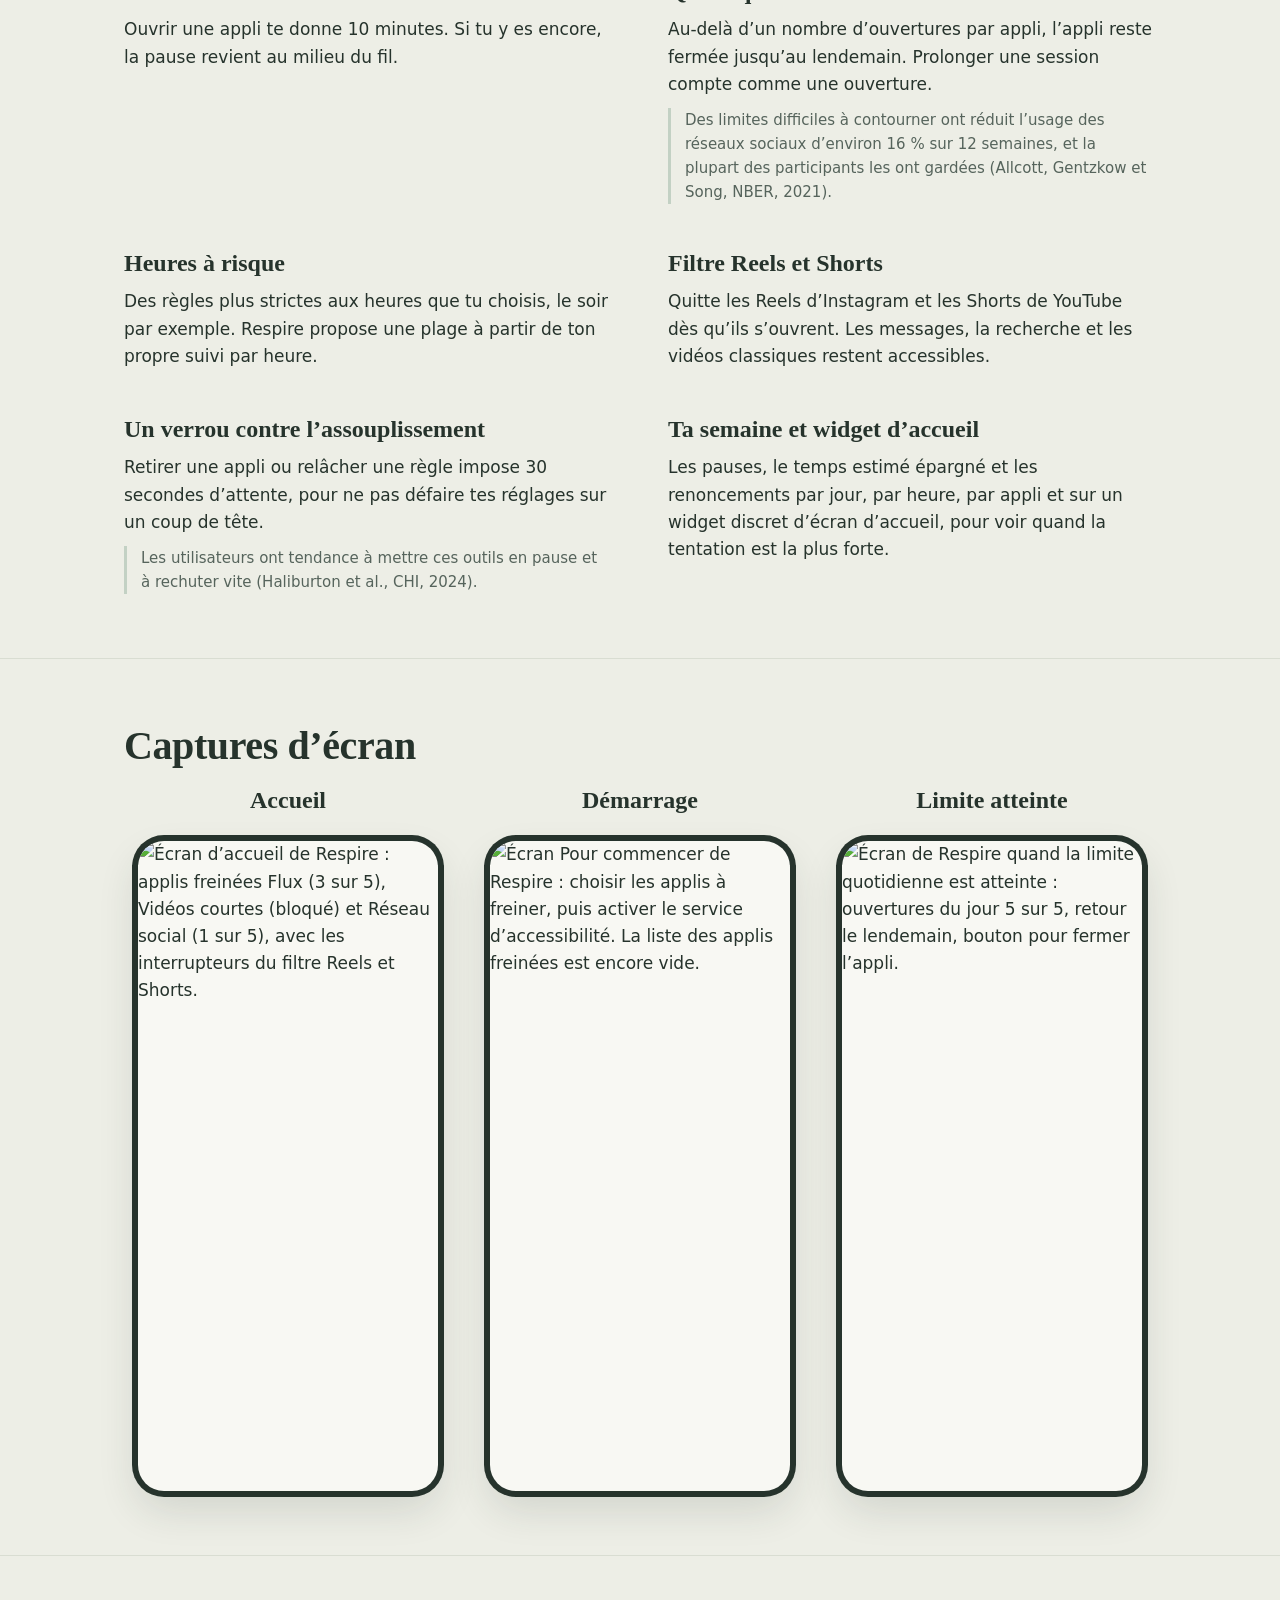
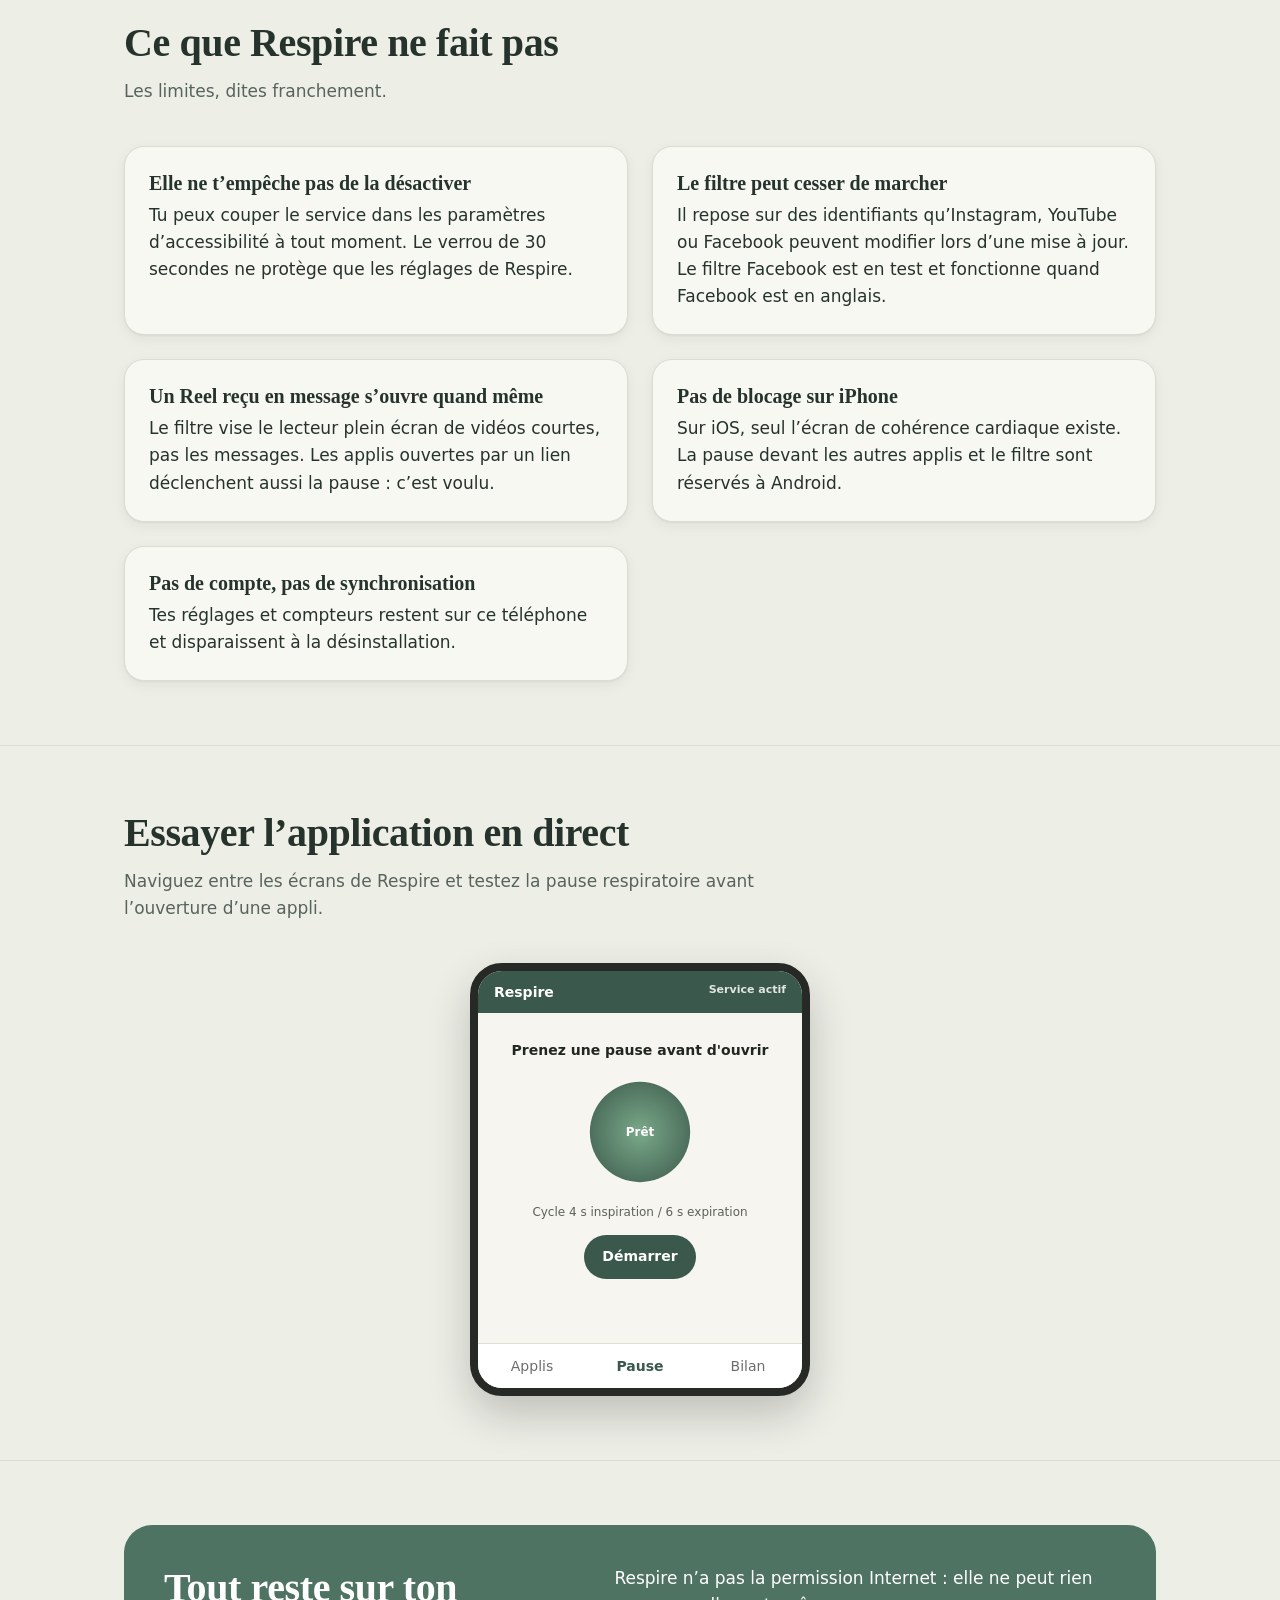
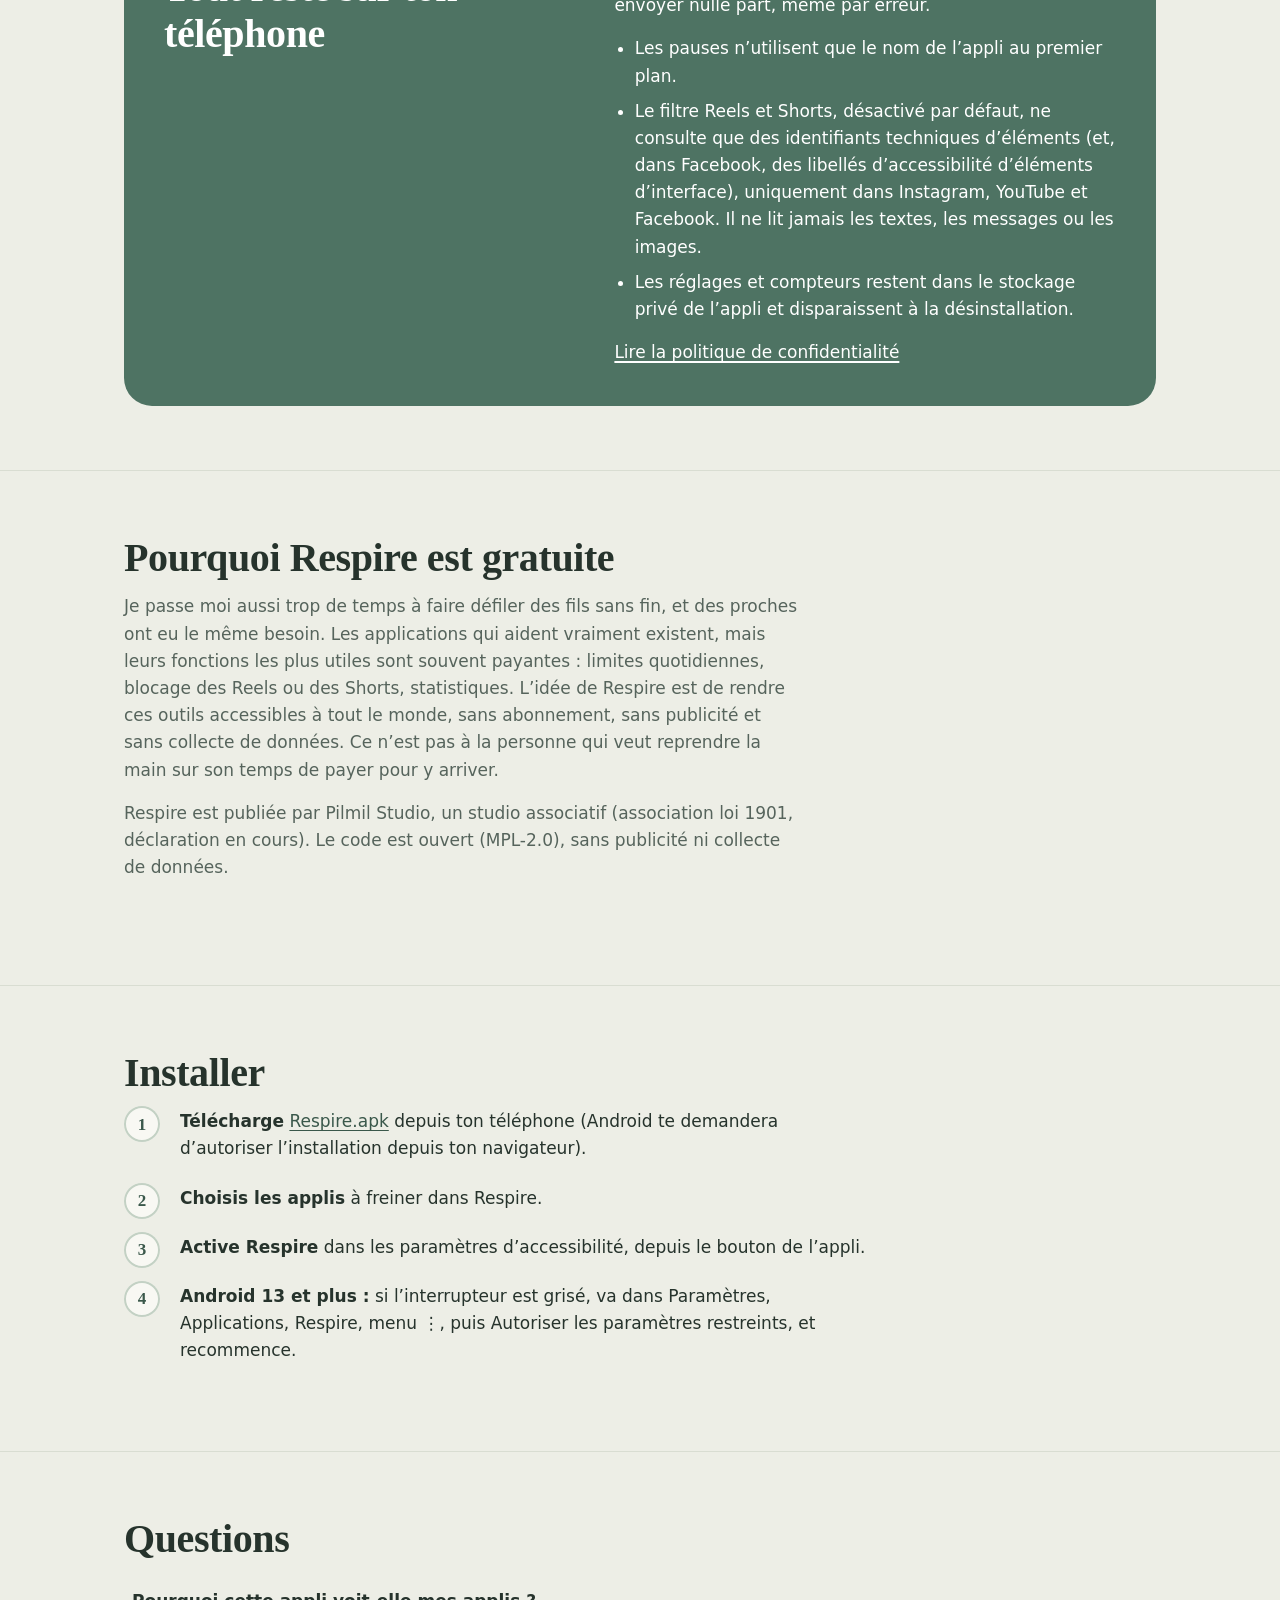
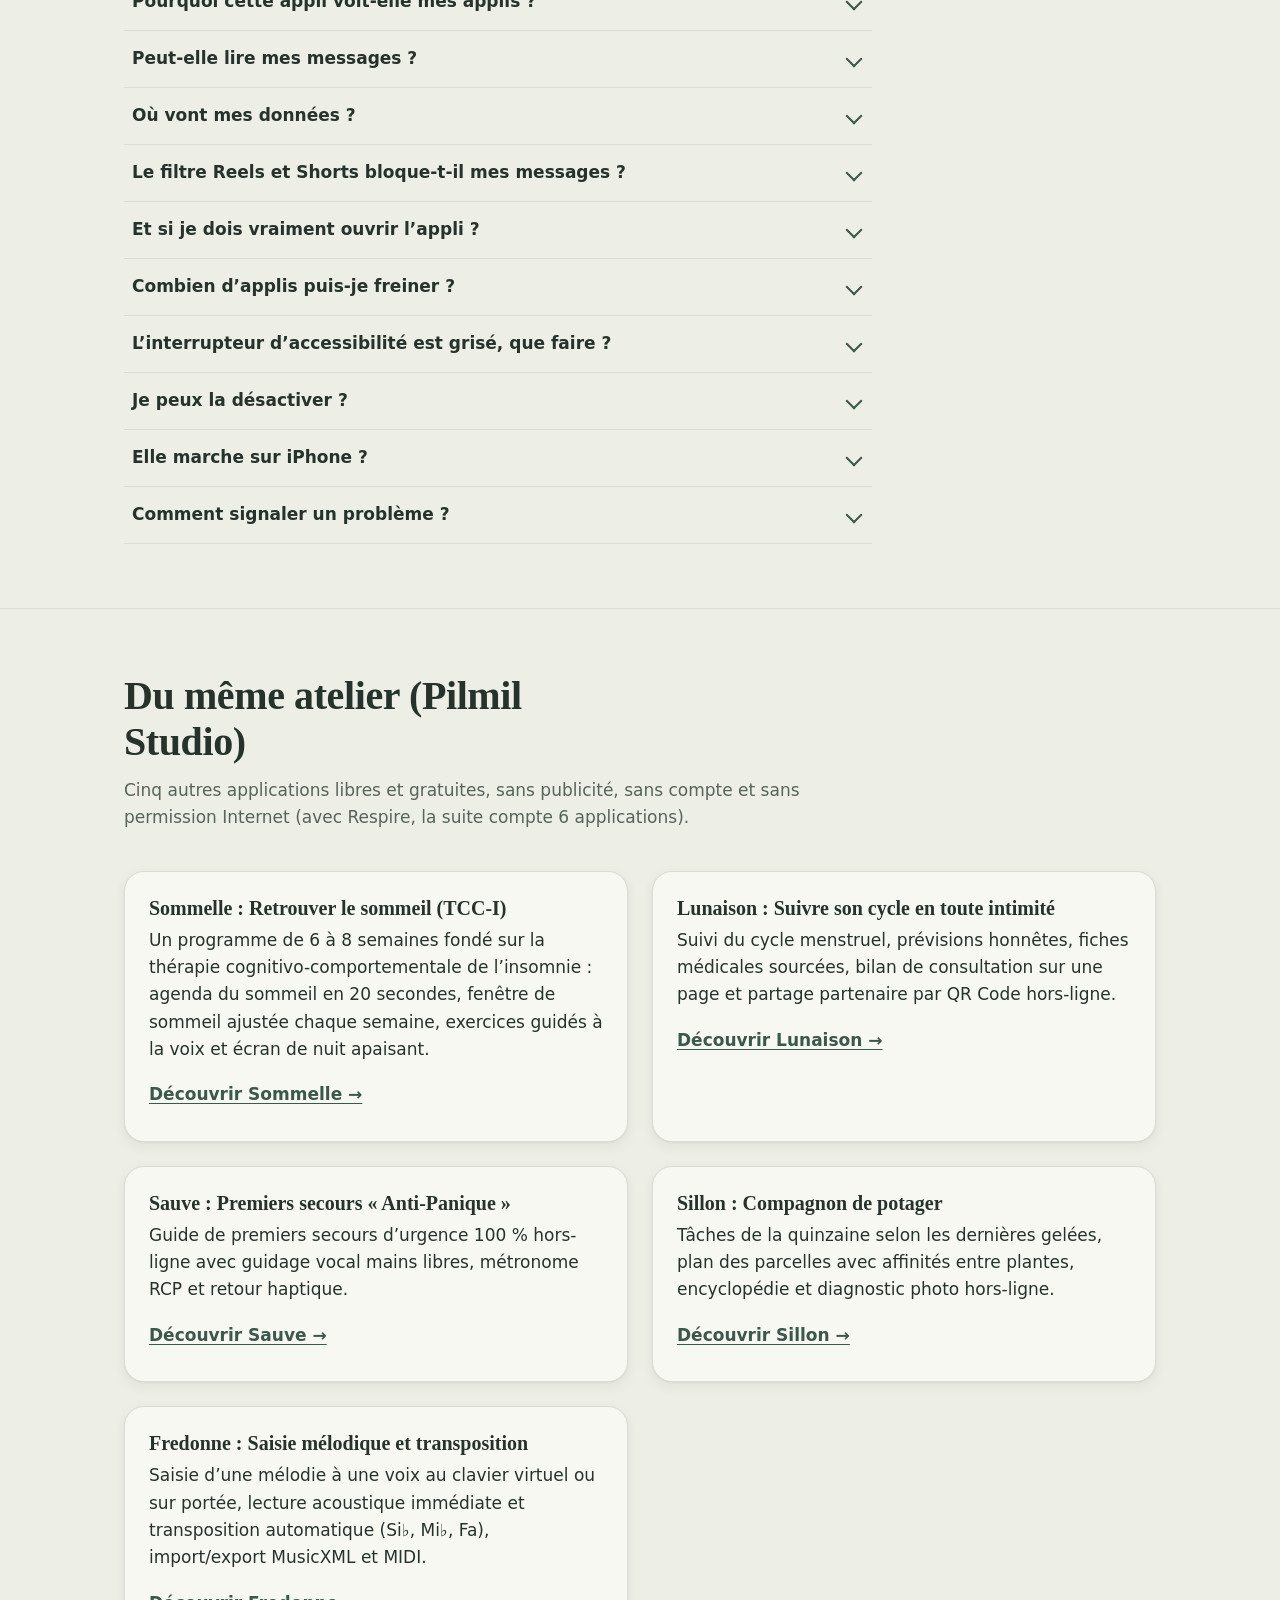
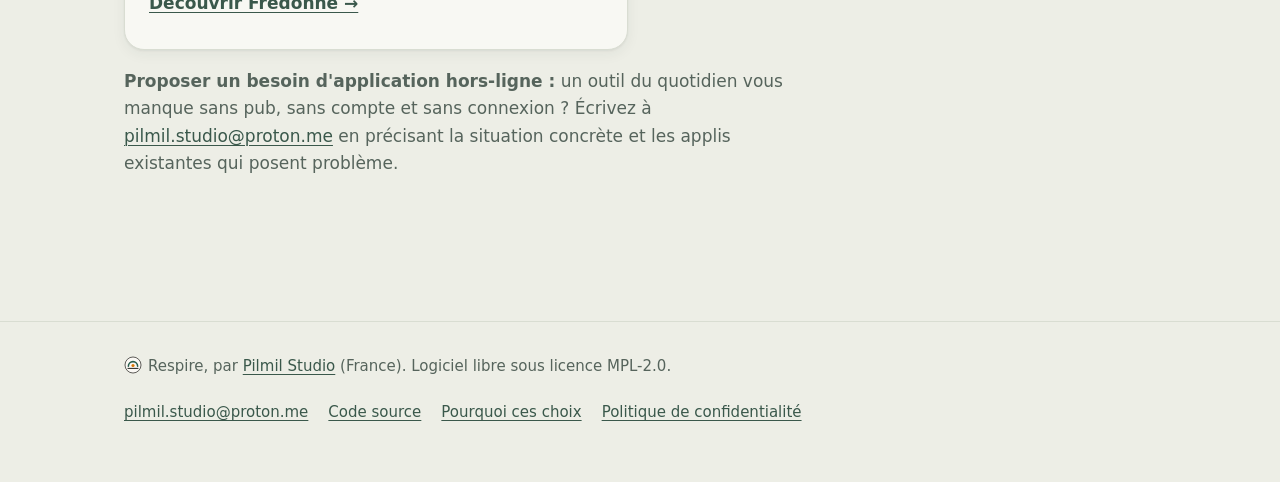
==== commit f27da225: "Merge remote-tracking branch 'origin/main' # Conflicts: #	README.fr.md #	README.md #	docs/fr/index.h" ====
--- a/docs/fr/index.html
+++ b/docs/fr/index.html
@@ -10,6 +10,9 @@
 <link rel="stylesheet" href="../assets/site.css">
 <meta property="og:title" content="Respire : une pause avant les applis que tu ouvres par réflexe">
 <meta property="og:description" content="Appli Android libre et gratuite contre le doom scroll. Une pause de respiration avant les applis que tu ouvres sans y penser, limites de session et quotidiennes, filtre Reels et Shorts. Sans traqueur.">
+<meta property="og:type" content="website">
+<meta property="og:url" content="https://pilmil-studio.github.io/respire/fr/index.html">
+<meta property="og:image" content="https://pilmil-studio.github.io/respire/marketing/out/fr/social.png">
 </head>
 <body>
 <header class="wrap top">
@@ -35,8 +38,24 @@
 </figure>
 </div>
 
+<section id="for"><div class="wrap">
+<h2>Pour qui</h2>
+<p class="intro">Trois situations qui amènent à Respire.</p>
+<ul class="features three">
+<li><h3>Tu ouvres des applis sans y penser</h3><p>Ton pouce ouvre un fil avant que tu aies décidé quoi que ce soit. Respire place une pause de quelques secondes devant les applis que tu choisis : tu fermes tout de suite, ou tu ouvres en connaissance de cause.</p></li><li><h3>Tu veux seulement te passer des Reels et des Shorts</h3><p>Les messages d’Instagram ou les vidéos classiques de YouTube te servent, pas le flux de vidéos courtes. Le filtre quitte le lecteur de Reels ou de Shorts dès qu’il s’ouvre et laisse le reste de l’appli accessible.</p></li><li><h3>Tu lis les permissions avant d’installer</h3><p>Respire n’a pas la permission Internet et pas de compte : elle ne peut rien envoyer. Le code est public sous licence MPL-2.0, tu peux le lire avant d’installer.</p></li>
+</ul>
+</div></section>
+
 <section id="how"><div class="wrap">
-<h2>Conçue à partir de ce que dit la recherche</h2>
+<h2>Comment ça marche</h2>
+<p class="intro">Trois étapes, quelques minutes.</p>
+<ul class="features three shots">
+<li><h3>1. Choisis les applis à freiner</h3><img class="shot" decoding="async" src="../marketing/captures/choix_applis.png" alt="Liste Applis à freiner de Respire : une barre de recherche et des interrupteurs, avec trois applis activées." width="1080" height="2340" loading="lazy"><p>Active celles que tu veux, sans limite sur leur nombre. Active ensuite Respire dans les paramètres d’accessibilité, depuis le bouton de l’appli.</p></li><li><h3>2. Respire avant d’ouvrir</h3><img class="shot" decoding="async" src="../marketing/captures/respiration.png" alt="Écran de pause de Respire : un cercle avec un compte à rebours, la question « Pourquoi tu l’ouvres maintenant ? », trois puces d’intention, un bouton pour fermer et le délai avant d’ouvrir." width="1080" height="2340" loading="lazy"><p>Un compte à rebours s’affiche (10 secondes par défaut). Tu peux fermer tout de suite, ou ouvrir quand il se termine.</p></li><li><h3>3. Regarde ta semaine</h3><img class="shot" decoding="async" src="../marketing/captures/statistiques.png" alt="Écran Statistiques de Respire : 6 renoncements sur 9 pauses aujourd’hui, environ 60 minutes épargnées, graphique des 7 derniers jours et pic de tentation vers 21 h." width="1080" height="2340" loading="lazy"><p>Respire compte les pauses et les renoncements, par jour et par heure, pour repérer ton moment le plus tentant. Les chiffres restent sur ton téléphone.</p></li>
+</ul>
+</div></section>
+
+<section id="features"><div class="wrap">
+<h2>Conçue à partir d’études publiées et de choix de conception assumés</h2>
 <p class="intro">Chaque fonction s’appuie sur une étude sur l’usage excessif du smartphone ou sur un choix de conception assumé. Le détail, règle par règle, est sur la page <a href="pourquoi.html">Pourquoi Respire est faite comme ça</a>.</p>
 <ul class="features">
 <li><h3>Une pause avant d’ouvrir</h3><p>Un écran de respiration avec un compte à rebours et une seule question. Fermer est possible tout de suite, ouvrir seulement à la fin du décompte.</p><p class="why">Ajouter une friction avant d’ouvrir les réseaux sociaux a réduit les tentatives d’ouverture et rendu les ouvertures plus intentionnelles (Grüning, Riedel et Lorenz-Spreen, PNAS, 2023).</p></li>
@@ -50,12 +69,26 @@
 </ul>
 </div></section>
 
+<section id="captures"><div class="wrap">
+<h2>Captures d’écran</h2>
+<ul class="features three shots">
+<li><h3>Accueil</h3><img class="shot" decoding="async" src="../marketing/captures/accueil.png" alt="Écran d’accueil de Respire : applis freinées Flux (3 sur 5), Vidéos courtes (bloqué) et Réseau social (1 sur 5), avec les interrupteurs du filtre Reels et Shorts." width="1080" height="2340" loading="lazy"></li><li><h3>Démarrage</h3><img class="shot" decoding="async" src="../marketing/captures/demarrage.png" alt="Écran Pour commencer de Respire : choisir les applis à freiner, puis activer le service d’accessibilité. La liste des applis freinées est encore vide." width="1080" height="2340" loading="lazy"></li><li><h3>Limite atteinte</h3><img class="shot" decoding="async" src="../marketing/captures/quota_atteint.png" alt="Écran de Respire quand la limite quotidienne est atteinte : ouvertures du jour 5 sur 5, retour le lendemain, bouton pour fermer l’appli." width="1080" height="2340" loading="lazy"></li>
+</ul>
+</div></section>
+
+<section id="limits"><div class="wrap">
+<h2>Ce que Respire ne fait pas</h2>
+<p class="intro">Les limites, dites franchement.</p>
+<ul class="features">
+<li><h3>Elle ne t’empêche pas de la désactiver</h3><p>Tu peux couper le service dans les paramètres d’accessibilité à tout moment. Le verrou de 30 secondes ne protège que les réglages de Respire.</p></li><li><h3>Le filtre peut cesser de marcher</h3><p>Il repose sur des identifiants qu’Instagram, YouTube ou Facebook peuvent modifier lors d’une mise à jour. Le filtre Facebook est en test et fonctionne quand Facebook est en anglais.</p></li><li><h3>Un Reel reçu en message s’ouvre quand même</h3><p>Le filtre vise le lecteur plein écran de vidéos courtes, pas les messages. Les applis ouvertes par un lien déclenchent aussi la pause : c’est voulu.</p></li><li><h3>Pas de blocage sur iPhone</h3><p>Sur iOS, seul l’écran de cohérence cardiaque existe. La pause devant les autres applis et le filtre sont réservés à Android.</p></li><li><h3>Pas de compte, pas de synchronisation</h3><p>Tes réglages et compteurs restent sur ce téléphone et disparaissent à la désinstallation.</p></li>
+</ul>
+</div></section>
 <section id="simulateur"><div class="wrap">
 <h2>Essayer l’application en direct</h2>
 <p class="intro">Naviguez entre les écrans de Respire et testez la pause respiratoire avant l’ouverture d’une appli.</p>
 <div style="display:flex;justify-content:center">
   <div style="width:min(340px,100%);border:8px solid #262925;border-radius:32px;background:#f7f5f0;color:#222621;overflow:hidden;box-shadow:0 18px 44px rgba(0,0,0,.2);font-size:14px">
-    <div style="background:#3d6b52;color:#fff;padding:10px 16px;display:flex;justify-content:space-between;font-weight:700">
+    <div style="background:var(--sage-dark);color:#fff;padding:10px 16px;display:flex;justify-content:space-between;font-weight:700">
       <span>Respire</span><span style="font-size:11px;opacity:.85">Service actif</span>
     </div>
     <div id="re-screen" style="padding:14px;min-height:330px;display:grid;gap:10px;align-content:start"></div>
@@ -74,7 +107,7 @@
   function render() {
     document.querySelectorAll(".re-tab").forEach(b => {
       const act = b.dataset.tab === tab;
-      b.style.color = act ? "#3d6b52" : "#6b6e68";
+      b.style.color = act ? "var(--sage-dark)" : "#6b6e68";
       b.style.fontWeight = act ? "700" : "500";
     });
     const scr = document.getElementById("re-screen");
@@ -84,15 +117,15 @@
         <div style="font-weight:800;font-size:16px">Applis freinées</div>
         <div style="background:#fff;border:1px solid #e1ddd3;border-radius:12px;padding:10px;display:flex;justify-content:space-between"><span>Instagram</span><strong>Pause 10 s</strong></div>
         <div style="background:#fff;border:1px solid #e1ddd3;border-radius:12px;padding:10px;display:flex;justify-content:space-between"><span>YouTube Shorts</span><strong>Filtré</strong></div>
-        <button type="button" id="re-try" style="margin-top:6px;padding:10px;border-radius:999px;border:0;background:#3d6b52;color:#fff;font:inherit;font-weight:700;cursor:pointer">Simuler l'ouverture</button>
+        <button type="button" id="re-try" style="margin-top:6px;padding:10px;border-radius:999px;border:0;background:var(--sage-dark);color:#fff;font:inherit;font-weight:700;cursor:pointer">Simuler l'ouverture</button>
       `;
     } else if (tab === "pause") {
       scr.innerHTML = `
         <div style="text-align:center;display:grid;gap:12px;justify-items:center;padding-top:12px">
           <div style="font-weight:700">Prenez une pause avant d'ouvrir</div>
-          <div id="re-bubble" style="width:118px;height:118px;border-radius:50%;background:radial-gradient(circle,#7aa889,#3d6b52);color:#fff;display:flex;align-items:center;justify-content:center;font-weight:700;transition:transform 1s ease;transform:scale(0.85)">Prêt</div>
+          <div id="re-bubble" style="width:118px;height:118px;border-radius:50%;background:radial-gradient(circle,#7aa889,var(--sage-dark));color:#fff;display:flex;align-items:center;justify-content:center;font-weight:700;transition:transform 1s ease;transform:scale(0.85)">Prêt</div>
           <p id="re-info" style="margin:0;font-size:12px;color:#5d615b">Cycle 4 s inspiration / 6 s expiration</p>
-          <button type="button" id="re-btn" style="font:inherit;padding:9px 18px;border-radius:999px;border:0;background:#3d6b52;color:#fff;font-weight:700;cursor:pointer">${timer ? "Arrêter" : "Démarrer"}</button>
+          <button type="button" id="re-btn" style="font:inherit;padding:9px 18px;border-radius:999px;border:0;background:var(--sage-dark);color:#fff;font-weight:700;cursor:pointer">${timer ? "Arrêter" : "Démarrer"}</button>
         </div>
       `;
     } else {
@@ -100,10 +133,10 @@
       scr.innerHTML = `
         <div style="font-weight:800;font-size:16px">Cette semaine</div>
         <div style="background:#fff;border:1px solid #e1ddd3;border-radius:12px;padding:12px">
-          <div style="font-size:22px;font-weight:800;color:#3d6b52">18 renoncements</div>
+          <div style="font-size:22px;font-weight:800;color:var(--sage-dark)">18 renoncements</div>
           <div style="font-size:12px;color:#5d615b">~1 h 15 économisée sur les fils infinis</div>
         </div>
-        <div style="background:#fff;border:1px solid #e1ddd3;border-radius:12px;padding:12px;font-size:12px">Pic de tentations : 21 h – 22 h</div>
+        <div style="background:#fff;border:1px solid #e1ddd3;border-radius:12px;padding:12px;font-size:12px">Pic de tentations : 21 h à 22 h</div>
       `;
     }
   }
@@ -140,6 +173,7 @@
 <section id="free"><div class="wrap">
 <h2>Pourquoi Respire est gratuite</h2>
 <p class="intro">Je passe moi aussi trop de temps à faire défiler des fils sans fin, et des proches ont eu le même besoin. Les applications qui aident vraiment existent, mais leurs fonctions les plus utiles sont souvent payantes : limites quotidiennes, blocage des Reels ou des Shorts, statistiques. L’idée de Respire est de rendre ces outils accessibles à tout le monde, sans abonnement, sans publicité et sans collecte de données. Ce n’est pas à la personne qui veut reprendre la main sur son temps de payer pour y arriver.</p>
+<p class="intro">Respire est publiée par Pilmil Studio, un studio associatif (association loi 1901, déclaration en cours). Le code est ouvert (MPL-2.0), sans publicité ni collecte de données.</p>
 </div></section>
 
 <section id="install"><div class="wrap">
@@ -147,9 +181,9 @@
 <ol class="steps"><li><strong>Télécharge</strong> <a href="https://github.com/Pilmil-Studio/respire/releases/latest/download/Respire.apk">Respire.apk</a> depuis ton téléphone (Android te demandera d’autoriser l’installation depuis ton navigateur).</li><li><strong>Choisis les applis</strong> à freiner dans Respire.</li><li><strong>Active Respire</strong> dans les paramètres d’accessibilité, depuis le bouton de l’appli.</li><li><strong>Android 13 et plus :</strong> si l’interrupteur est grisé, va dans Paramètres, Applications, Respire, menu ⋮, puis Autoriser les paramètres restreints, et recommence.</li></ol>
 </div></section>
 
-<section><div class="wrap">
+<section id="faq"><div class="wrap">
 <h2>Questions</h2>
-<details><summary>Pourquoi Respire a besoin de l’accessibilité ?</summary><p>C’est le seul moyen sous Android de savoir quelle appli s’ouvre, pour afficher la pause avant elle. Respire ne s’en sert pour rien d’autre.</p></details><details><summary>Je peux la désactiver ?</summary><p>Oui, à tout moment dans les paramètres d’accessibilité ou en désinstallant l’appli. Le verrou de 30 secondes ne concerne que les règles de Respire.</p></details><details><summary>Elle marche sur iPhone ?</summary><p>Partiellement. iOS n’autorise pas une application tierce à bloquer les Reels ou Shorts dans d’autres applications en dehors du cadre Temps d’écran d’Apple ; en revanche, le module autonome de cohérence cardiaque existe sur iOS (via Kotlin Multiplatform).</p></details><details><summary>Comment signaler un problème ?</summary><p>Ouvre une issue sur <a href="https://github.com/Pilmil-Studio/respire/issues">GitHub</a> ou écris à <a href="mailto:pilmil.studio@proton.me">pilmil.studio@proton.me</a>. Respire ne collecte aucune donnée : tes retours sont le seul moyen de savoir quoi améliorer.</p></details>
+<details><summary>Pourquoi cette appli voit-elle mes applis ?</summary><p>Pour afficher la pause avant une appli, Respire doit savoir laquelle passe au premier plan, et le service d’accessibilité est le seul moyen de le savoir sous Android. Elle ne lit que le nom de cette appli ; la liste des applis installées sert uniquement à te laisser choisir lesquelles freiner.</p></details><details><summary>Peut-elle lire mes messages ?</summary><p>Non : elle ne lit jamais les textes, les messages ou les images. Si tu actives le filtre Reels et Shorts, elle consulte seulement des identifiants techniques d’éléments (et, dans Facebook, des libellés d’accessibilité d’éléments d’interface), uniquement dans Instagram, YouTube et Facebook.</p></details><details><summary>Où vont mes données ?</summary><p>Nulle part : Respire n’a pas la permission Internet, elle ne peut donc rien envoyer, même par erreur. Les réglages et compteurs restent dans le stockage privé de l’appli et disparaissent à la désinstallation.</p></details><details><summary>Le filtre Reels et Shorts bloque-t-il mes messages ?</summary><p>Non : les messages, la recherche et les vidéos classiques restent accessibles. Le filtre est désactivé par défaut et tu l’actives toi-même.</p></details><details><summary>Et si je dois vraiment ouvrir l’appli ?</summary><p>Fermer est possible tout de suite, et ouvrir l’est à la fin du décompte (10 secondes par défaut). Au-delà du quota quotidien d’ouvertures que tu fixes, l’appli reste fermée jusqu’au lendemain.</p></details><details><summary>Combien d’applis puis-je freiner ?</summary><p>Autant que tu veux : il n’y a pas de limite sur leur nombre. Le filtre Reels et Shorts et le bilan sont inclus, gratuitement.</p></details><details><summary>L’interrupteur d’accessibilité est grisé, que faire ?</summary><p>Sur Android 13 et plus, c’est un « paramètre restreint ». Va dans Paramètres, Applications, Respire, menu ⋮, puis Autoriser les paramètres restreints, et recommence.</p></details><details><summary>Je peux la désactiver ?</summary><p>Oui, à tout moment dans les paramètres d’accessibilité ou en désinstallant l’appli. Le verrou de 30 secondes ne concerne que les règles de Respire.</p></details><details><summary>Elle marche sur iPhone ?</summary><p>Partiellement. iOS n’autorise pas une application tierce à bloquer les Reels ou Shorts dans d’autres applications en dehors du cadre Temps d’écran d’Apple ; en revanche, le module autonome de cohérence cardiaque existe sur iOS (via Kotlin Multiplatform).</p></details><details><summary>Comment signaler un problème ?</summary><p>Ouvre une issue sur <a href="https://github.com/Pilmil-Studio/respire/issues">GitHub</a> ou écris à <a href="mailto:pilmil.studio@proton.me">pilmil.studio@proton.me</a>. Respire ne collecte aucune donnée : tes retours sont le seul moyen de savoir quoi améliorer.</p></details>
 </div></section>
 
 <section id="studio"><div class="wrap">
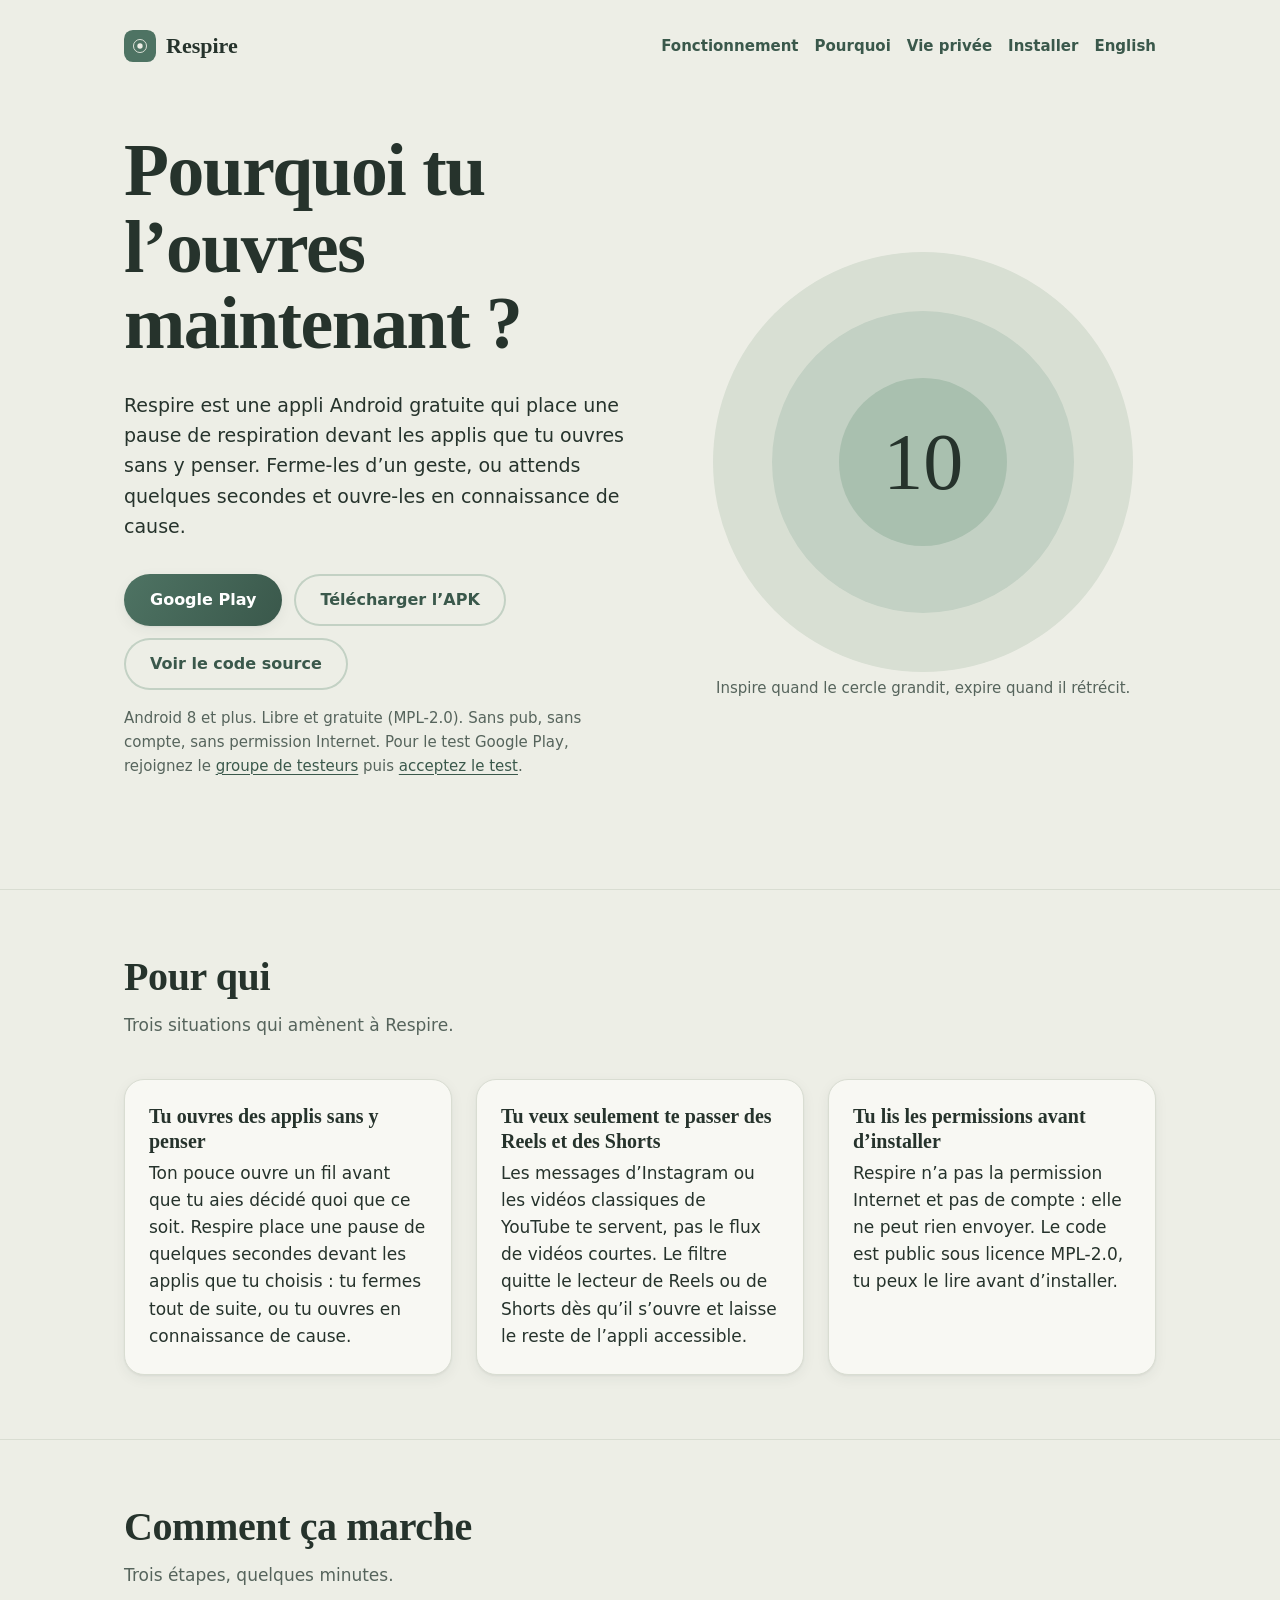
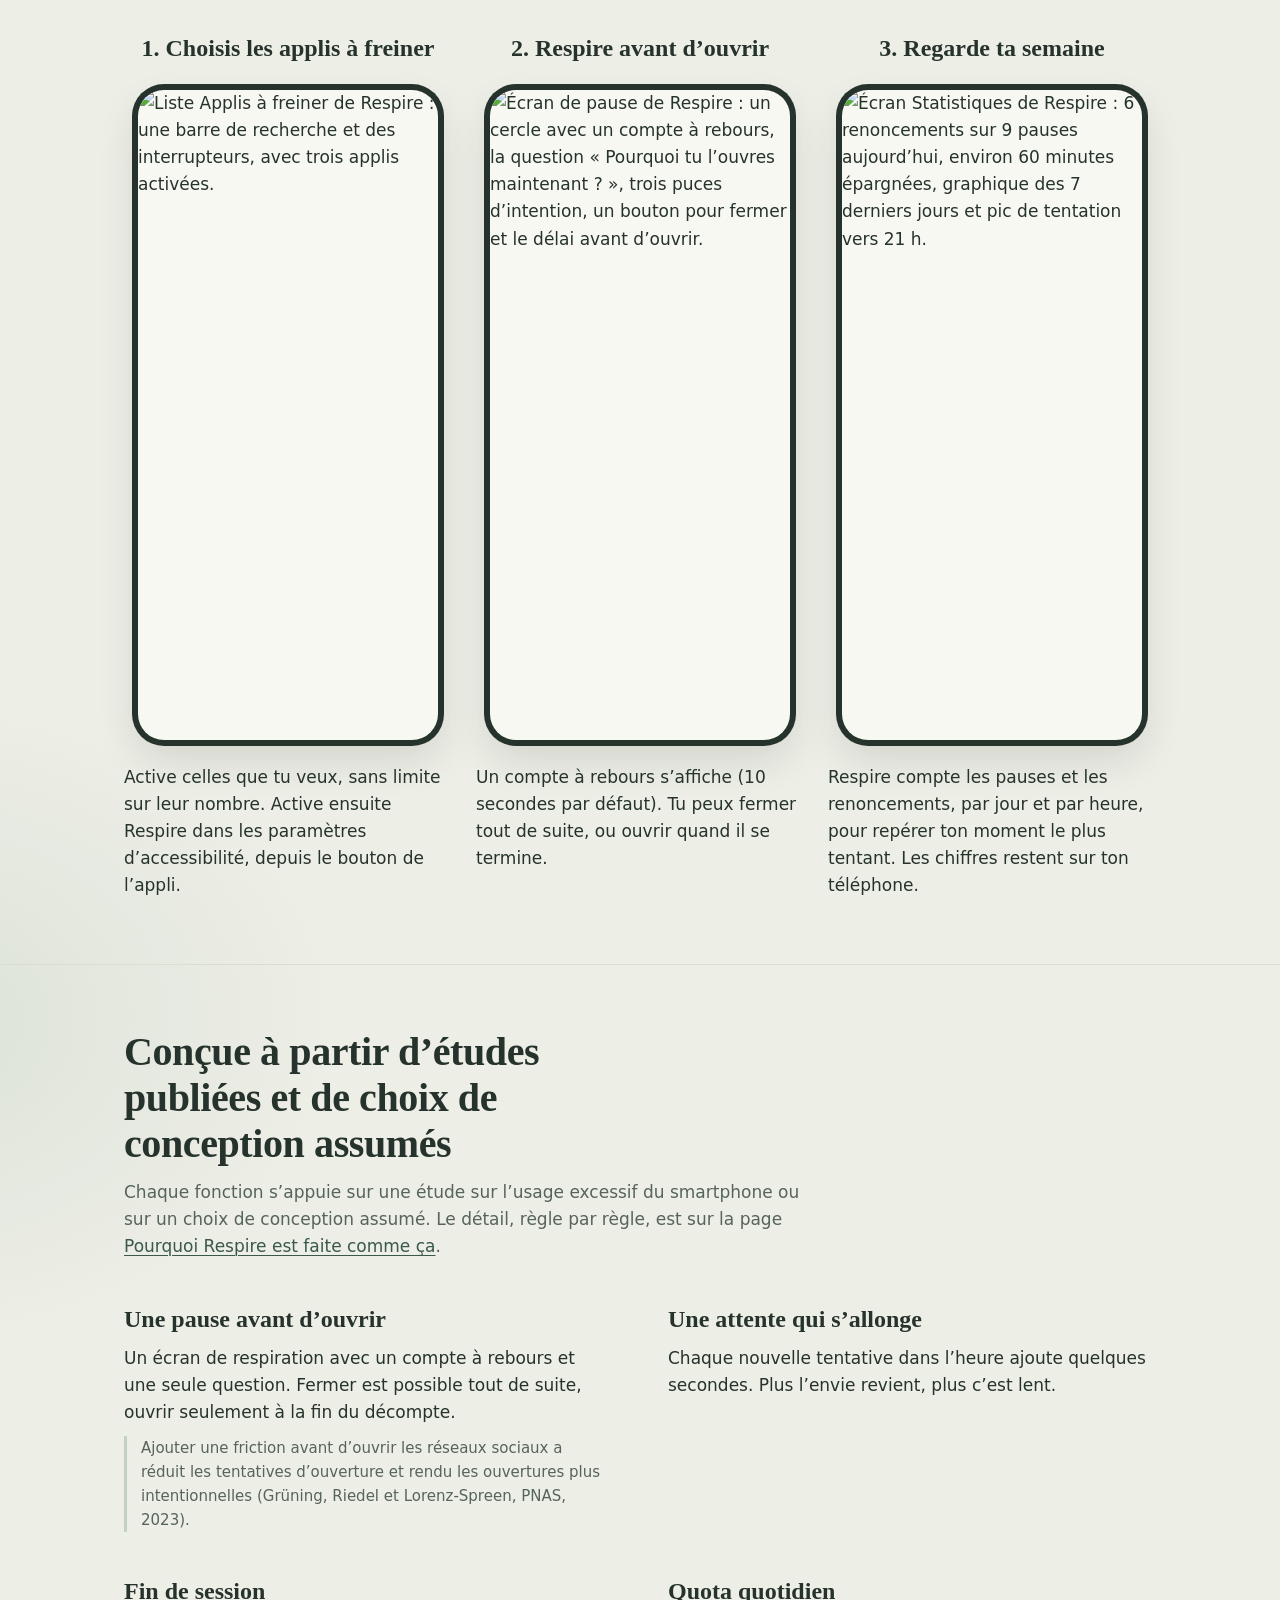
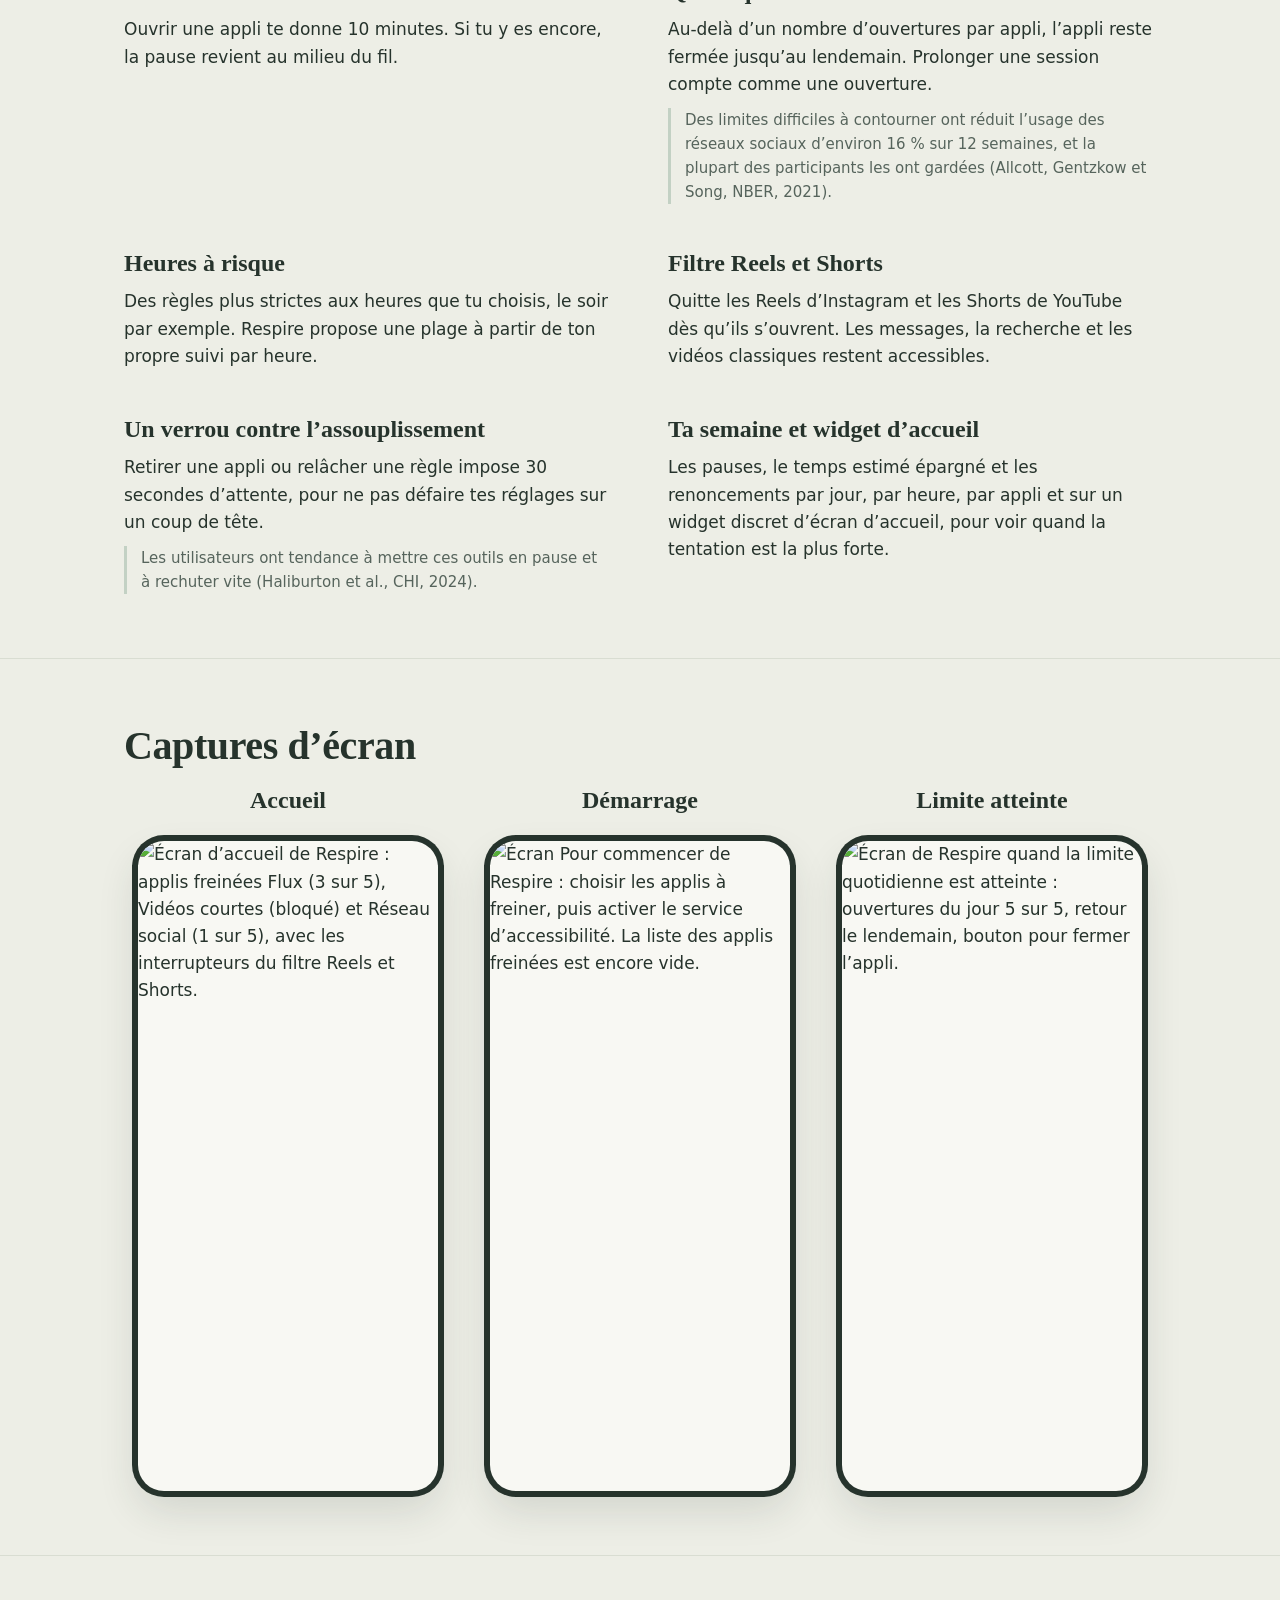
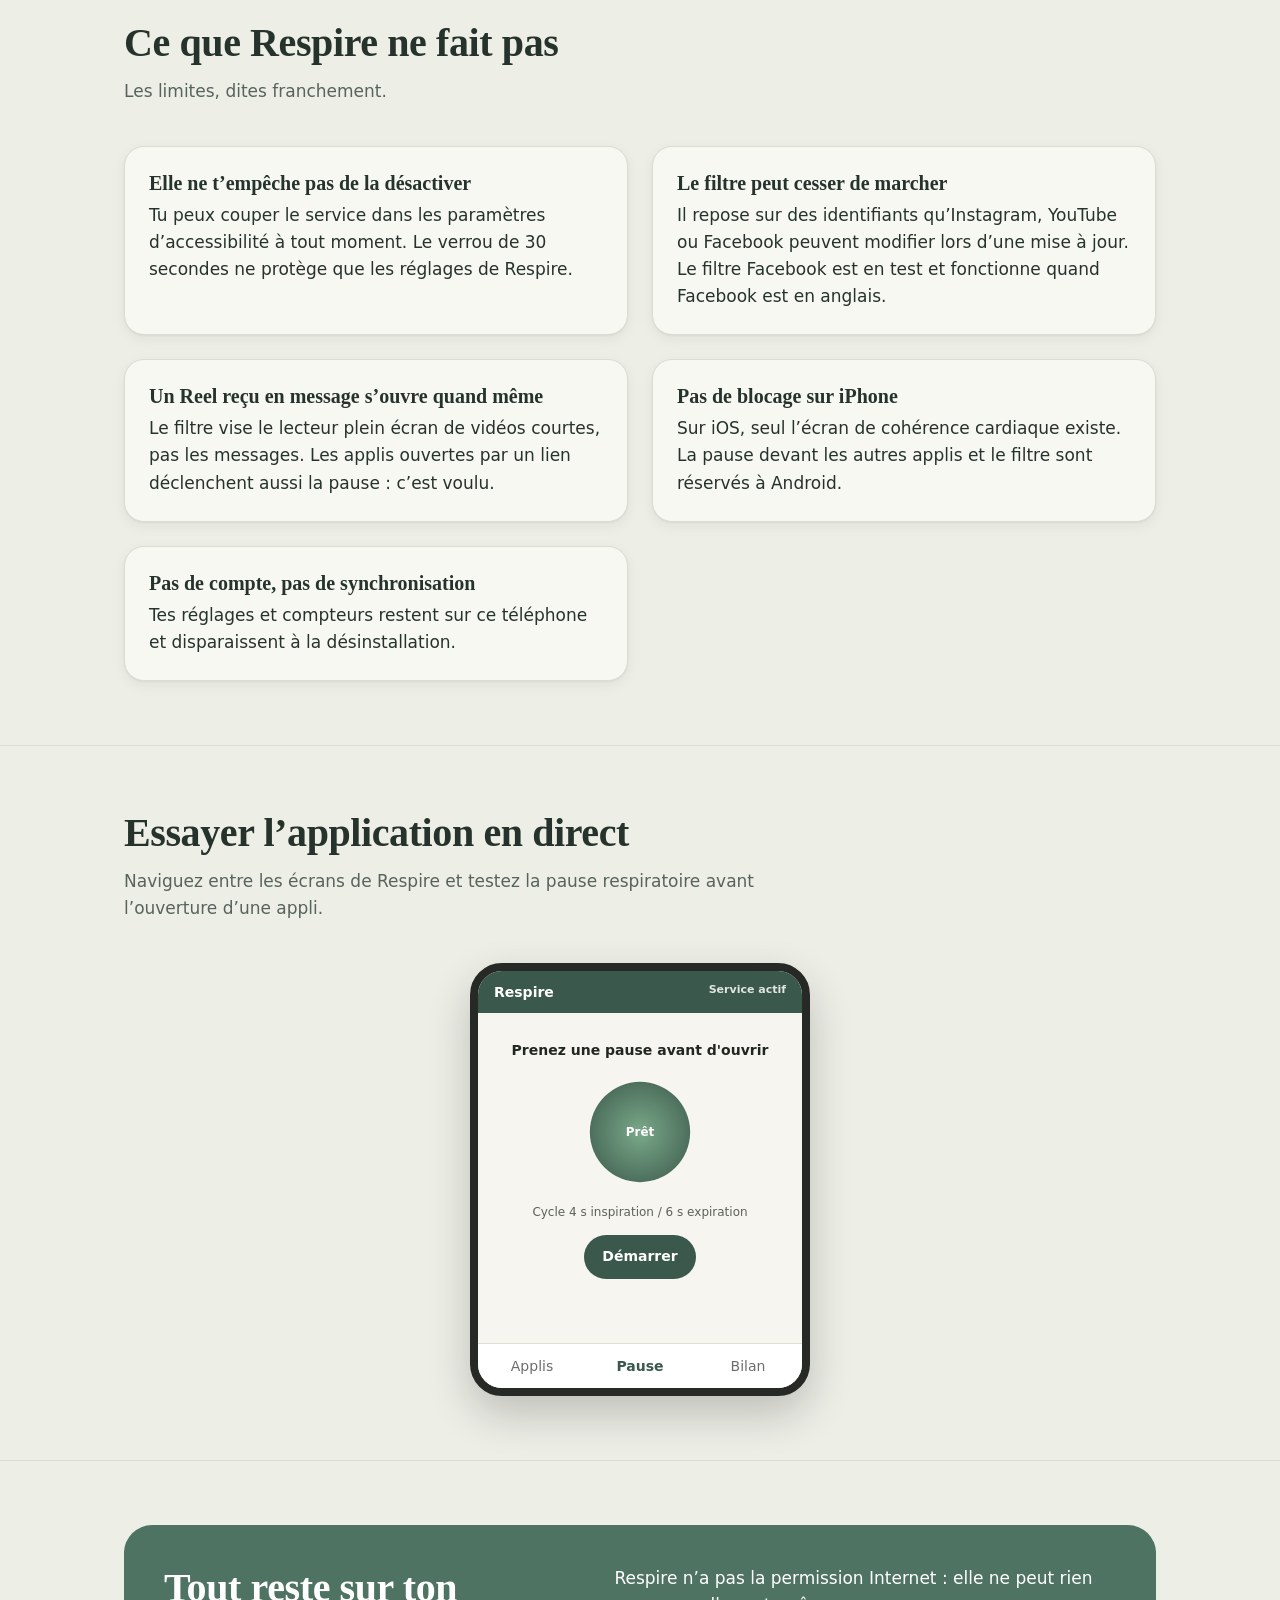
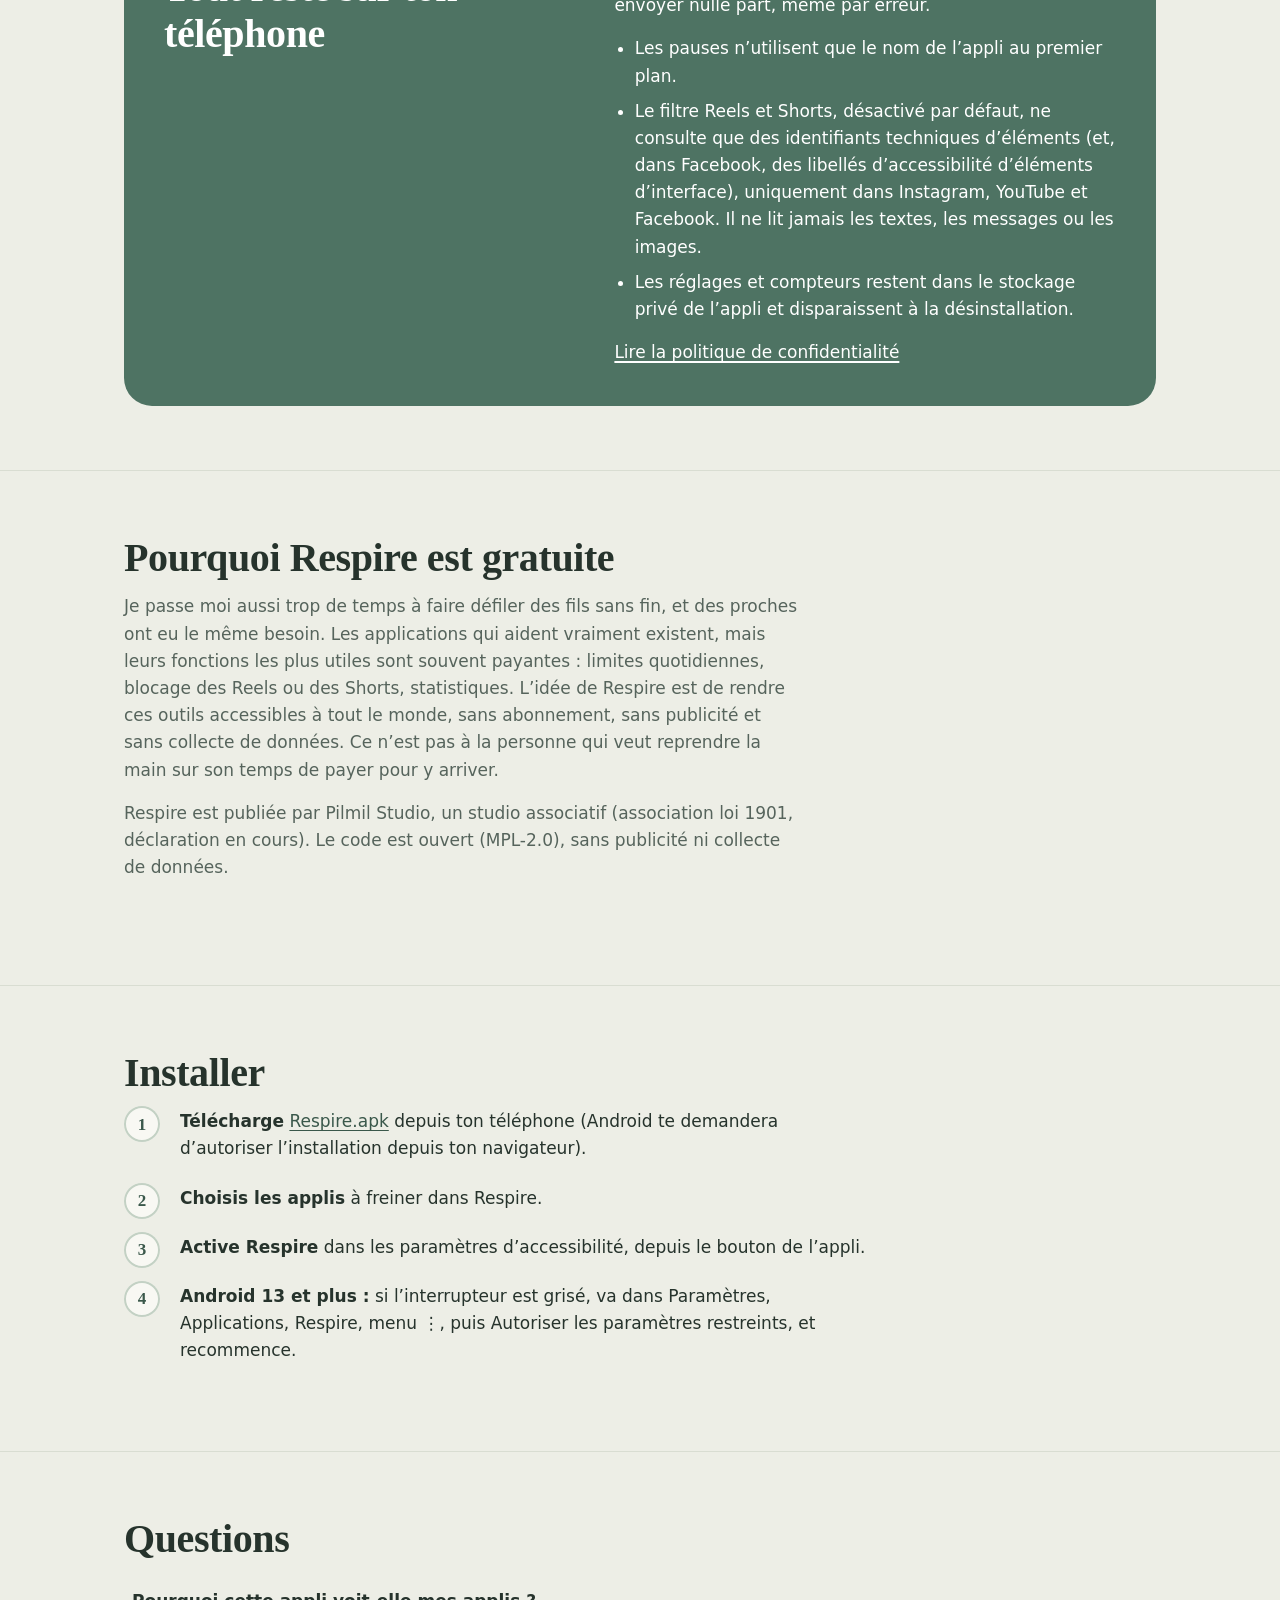
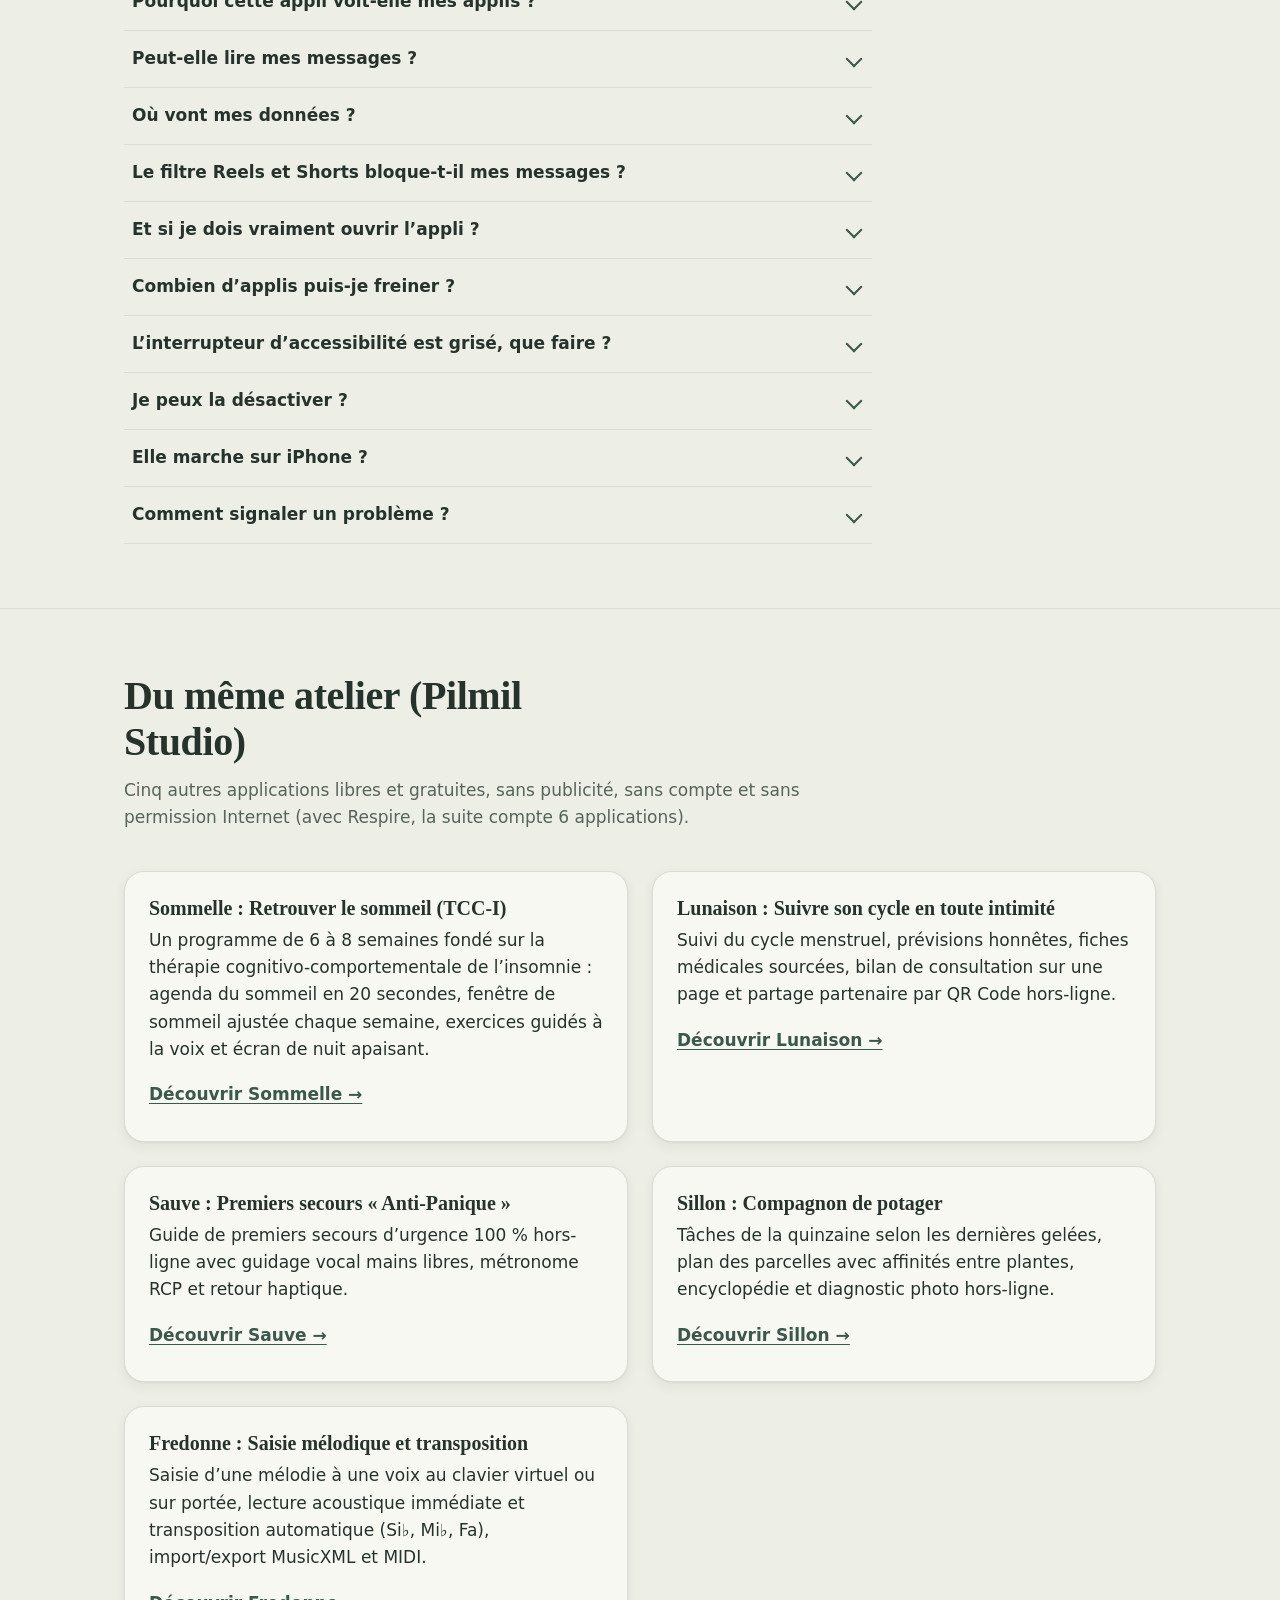
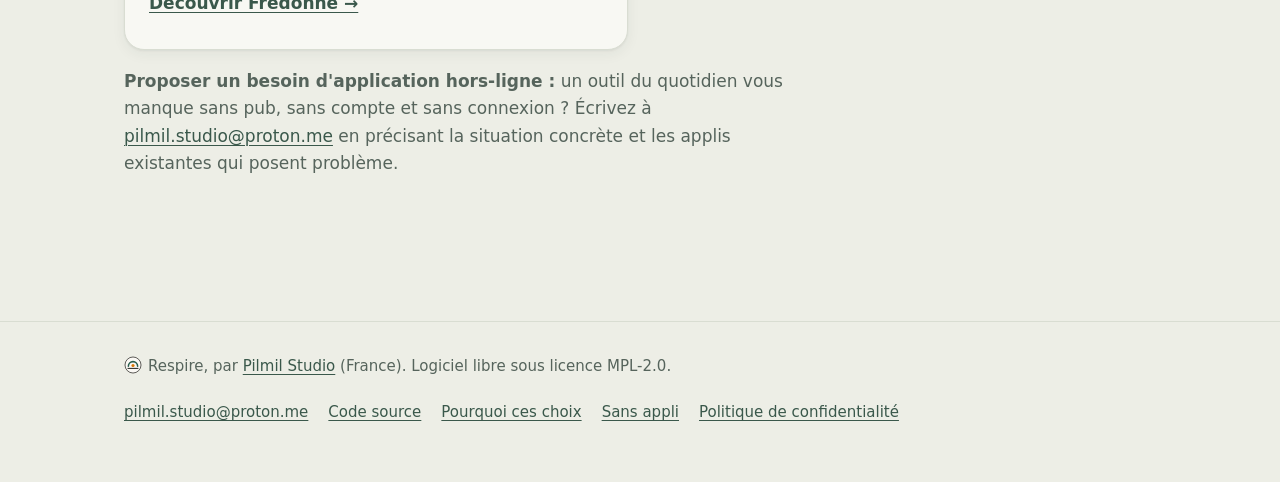
==== commit 2dfb2e45: "Site : page « Reprendre la main sans rien installer » Réglages déjà présents sur Android et iPhone (" ====
--- a/docs/fr/index.html
+++ b/docs/fr/index.html
@@ -202,7 +202,7 @@
 <footer>
 <div class="wrap">
 <p style="margin:0"><img src="../assets/pilmil-logo.svg" alt="" width="18" height="18" style="vertical-align:-3px;margin-right:6px">Respire, par <a href="https://pilmil-studio.github.io/">Pilmil Studio</a> (France). Logiciel libre sous licence MPL-2.0.</p>
-<nav aria-label="Code source"><a href="mailto:pilmil.studio@proton.me">pilmil.studio@proton.me</a><a href="https://github.com/Pilmil-Studio/respire">Code source</a><a href="pourquoi.html">Pourquoi ces choix</a><a href="confidentialite.html">Politique de confidentialité</a></nav>
+<nav aria-label="Code source"><a href="mailto:pilmil.studio@proton.me">pilmil.studio@proton.me</a><a href="https://github.com/Pilmil-Studio/respire">Code source</a><a href="pourquoi.html">Pourquoi ces choix</a><a href="sans-appli.html">Sans appli</a><a href="confidentialite.html">Politique de confidentialité</a></nav>
 </div>
 </footer>
 </body>
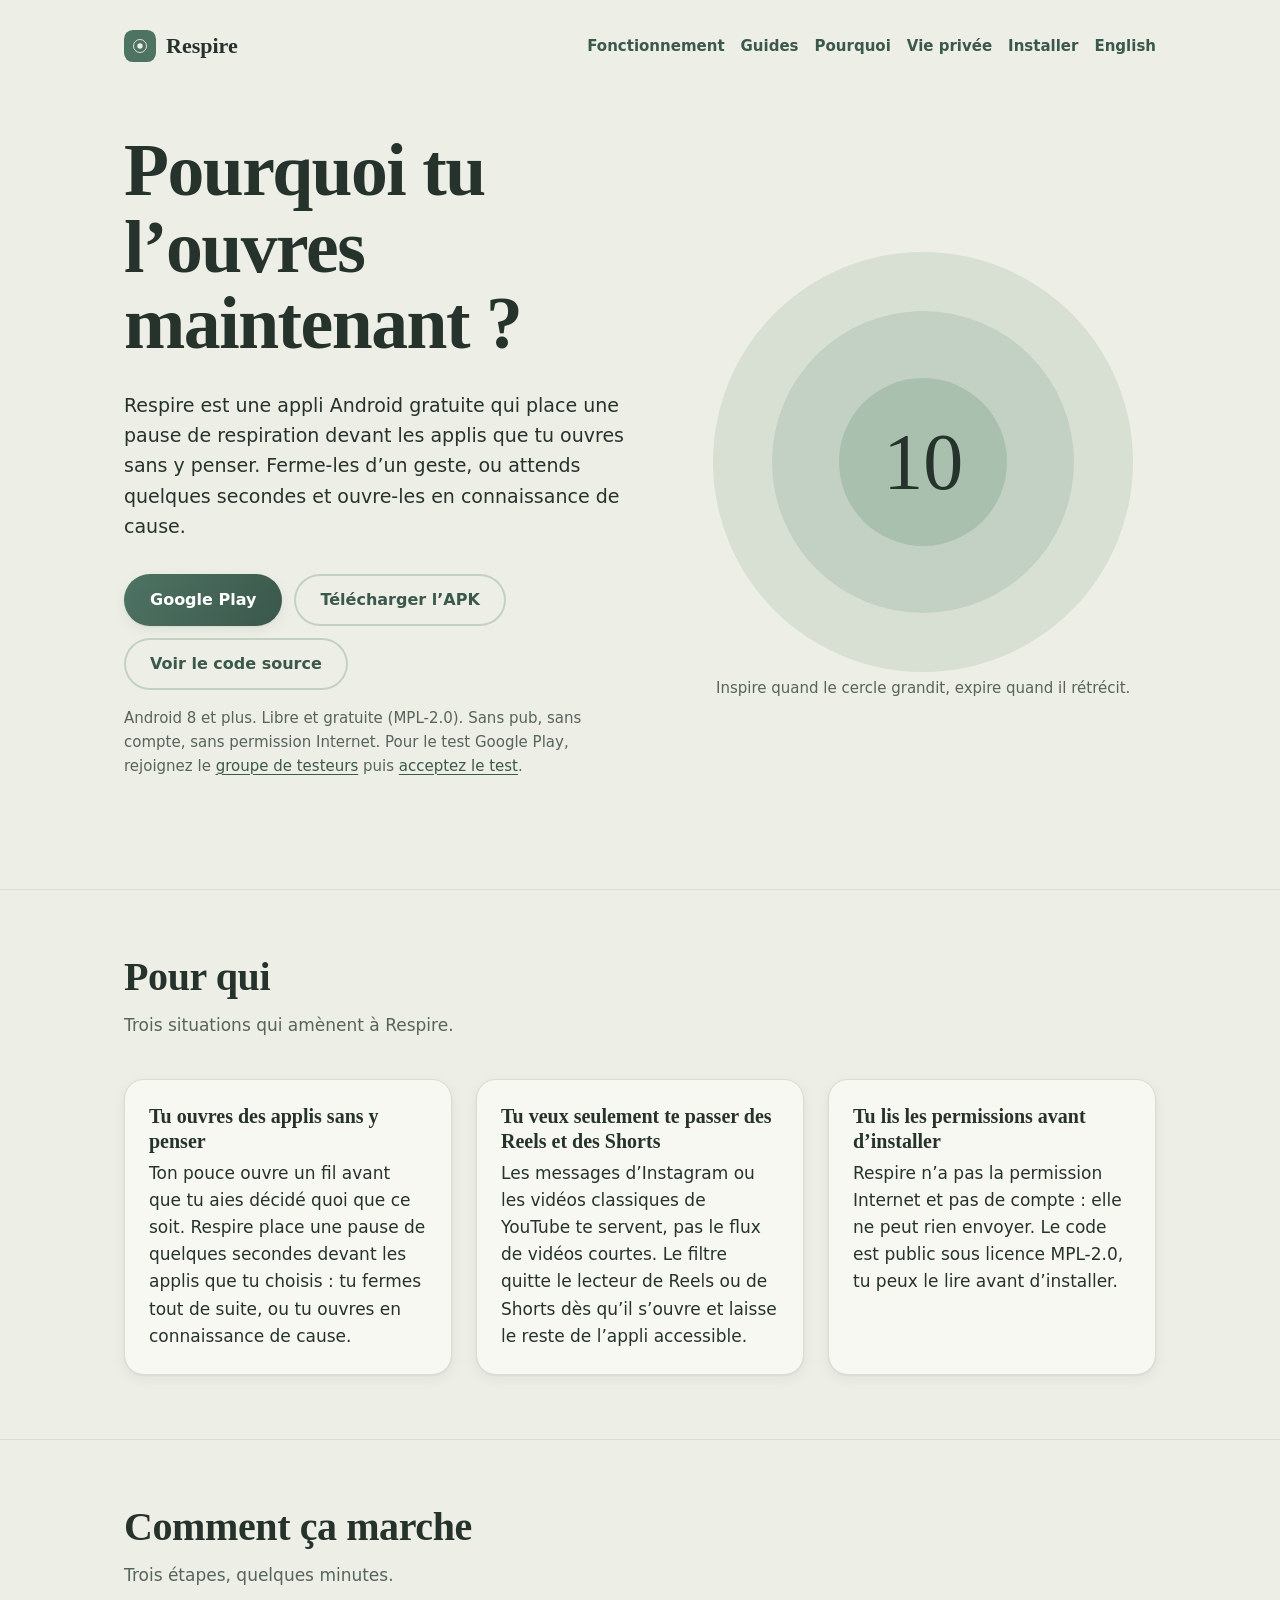
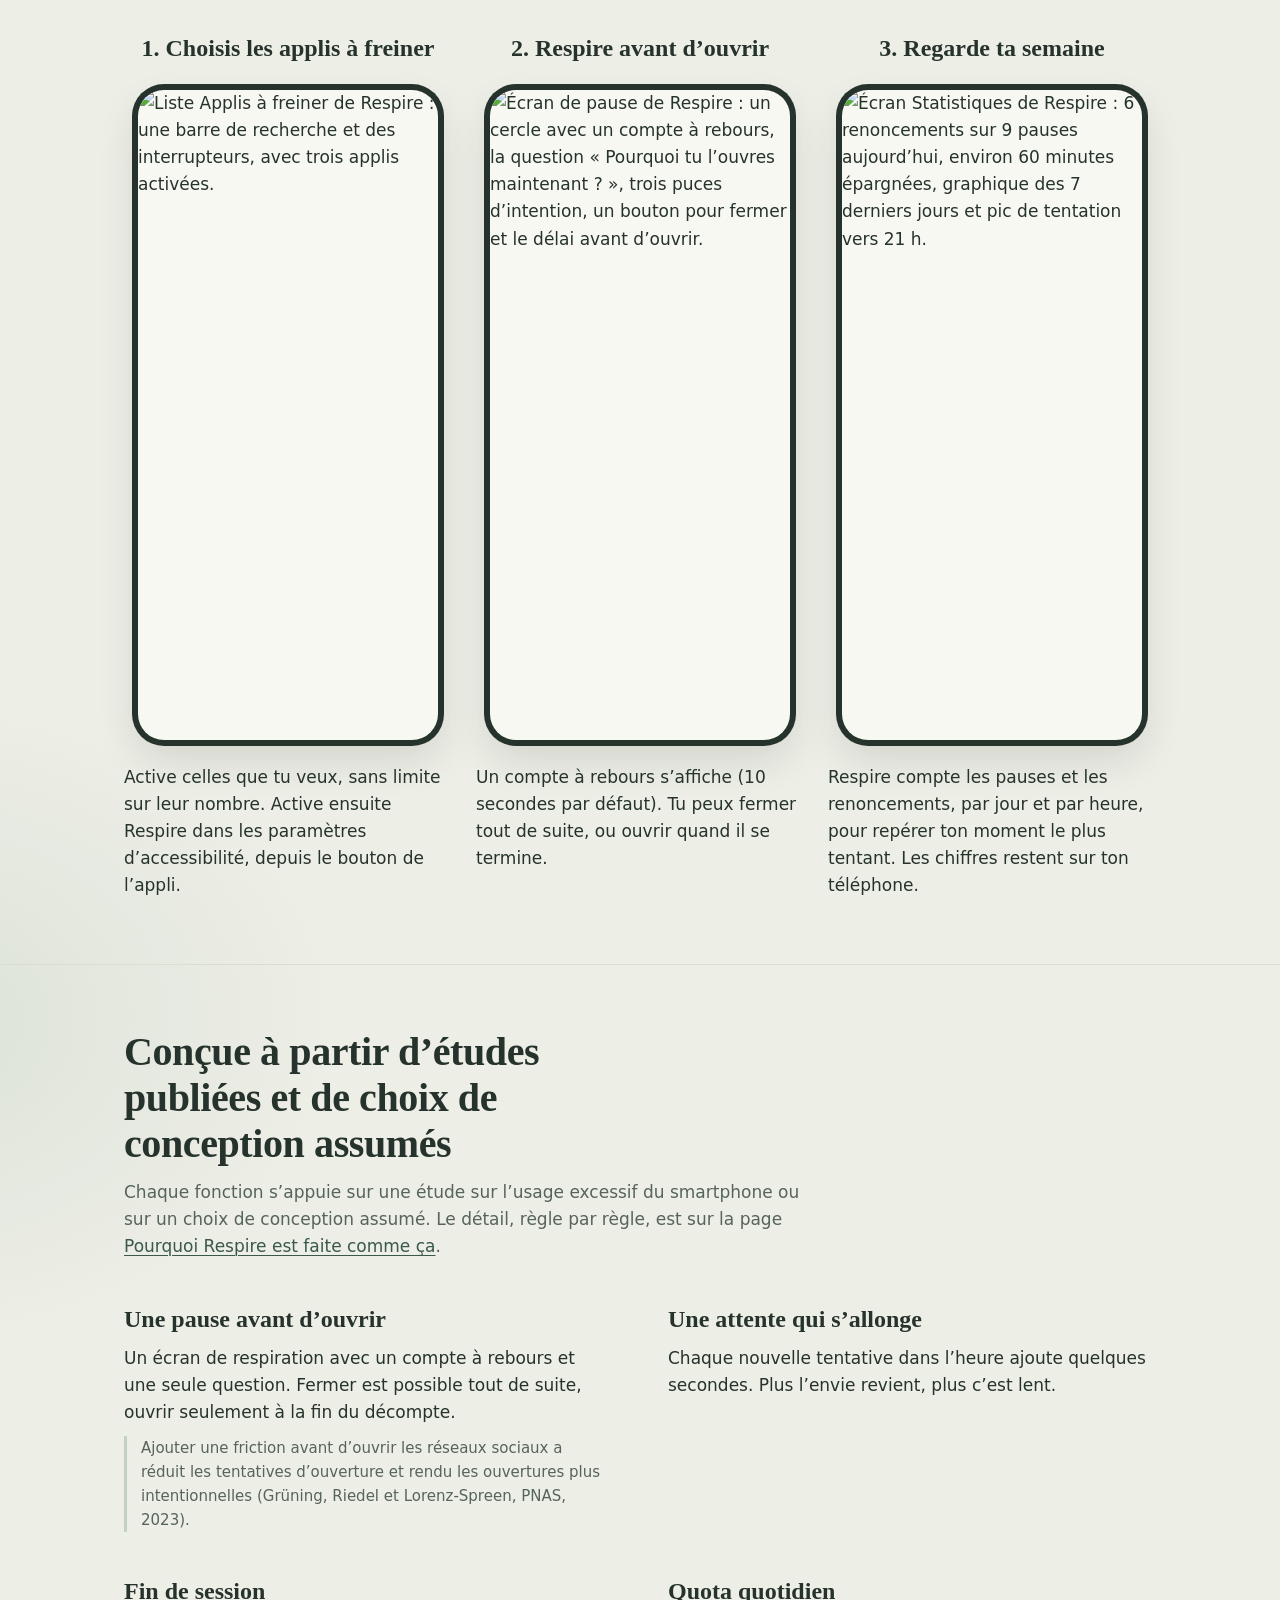
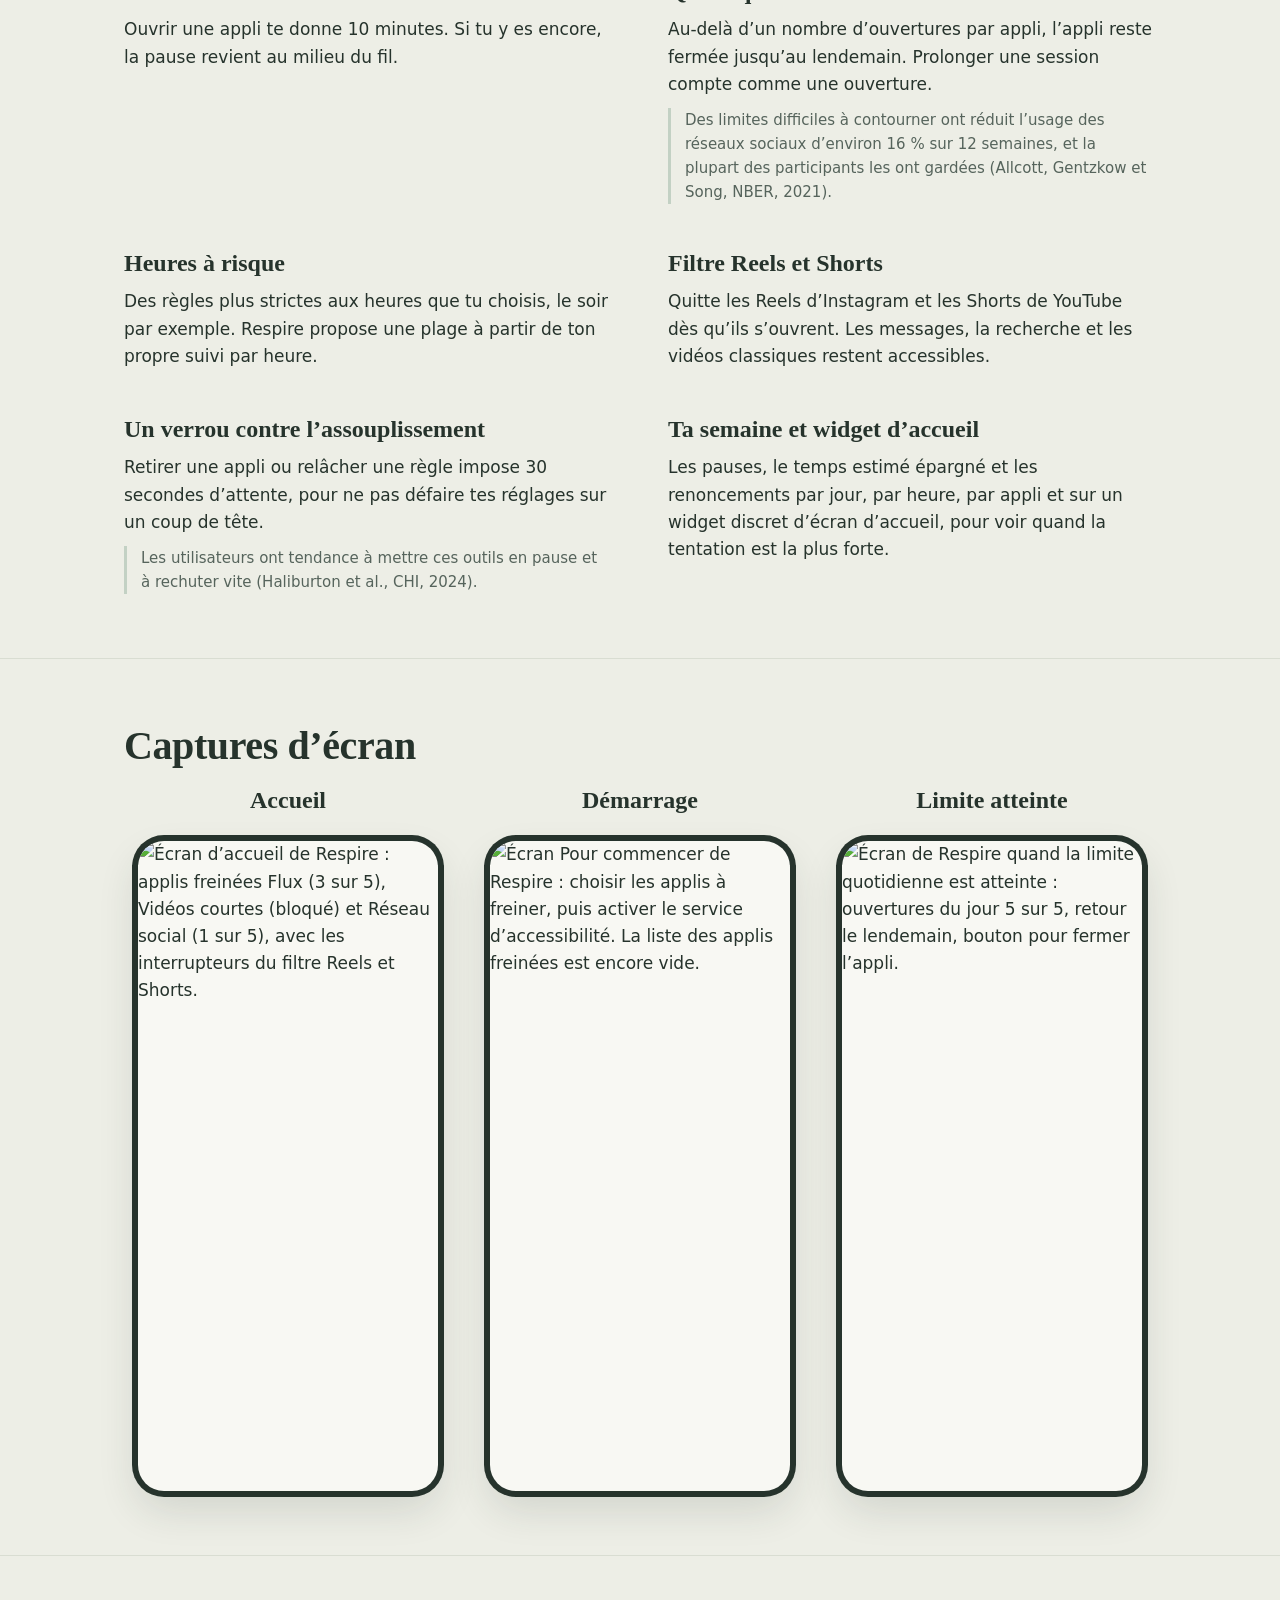
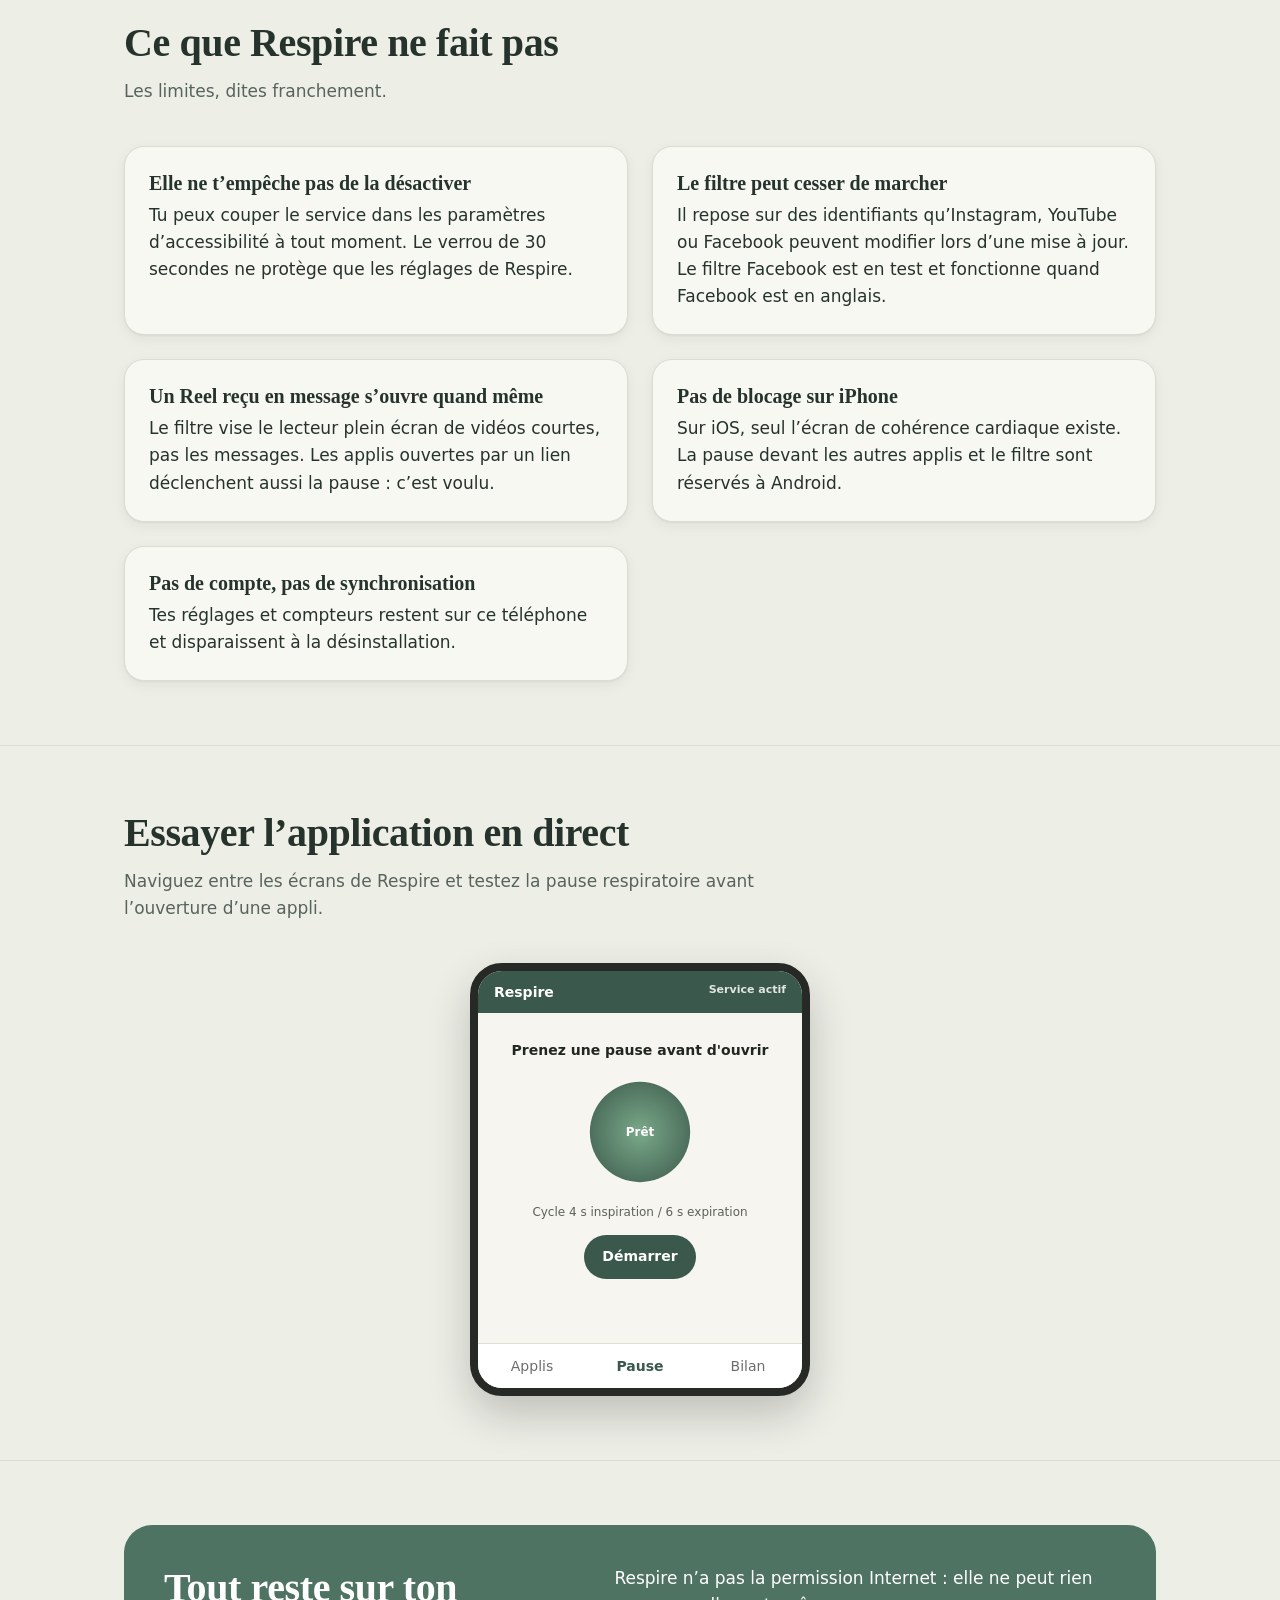
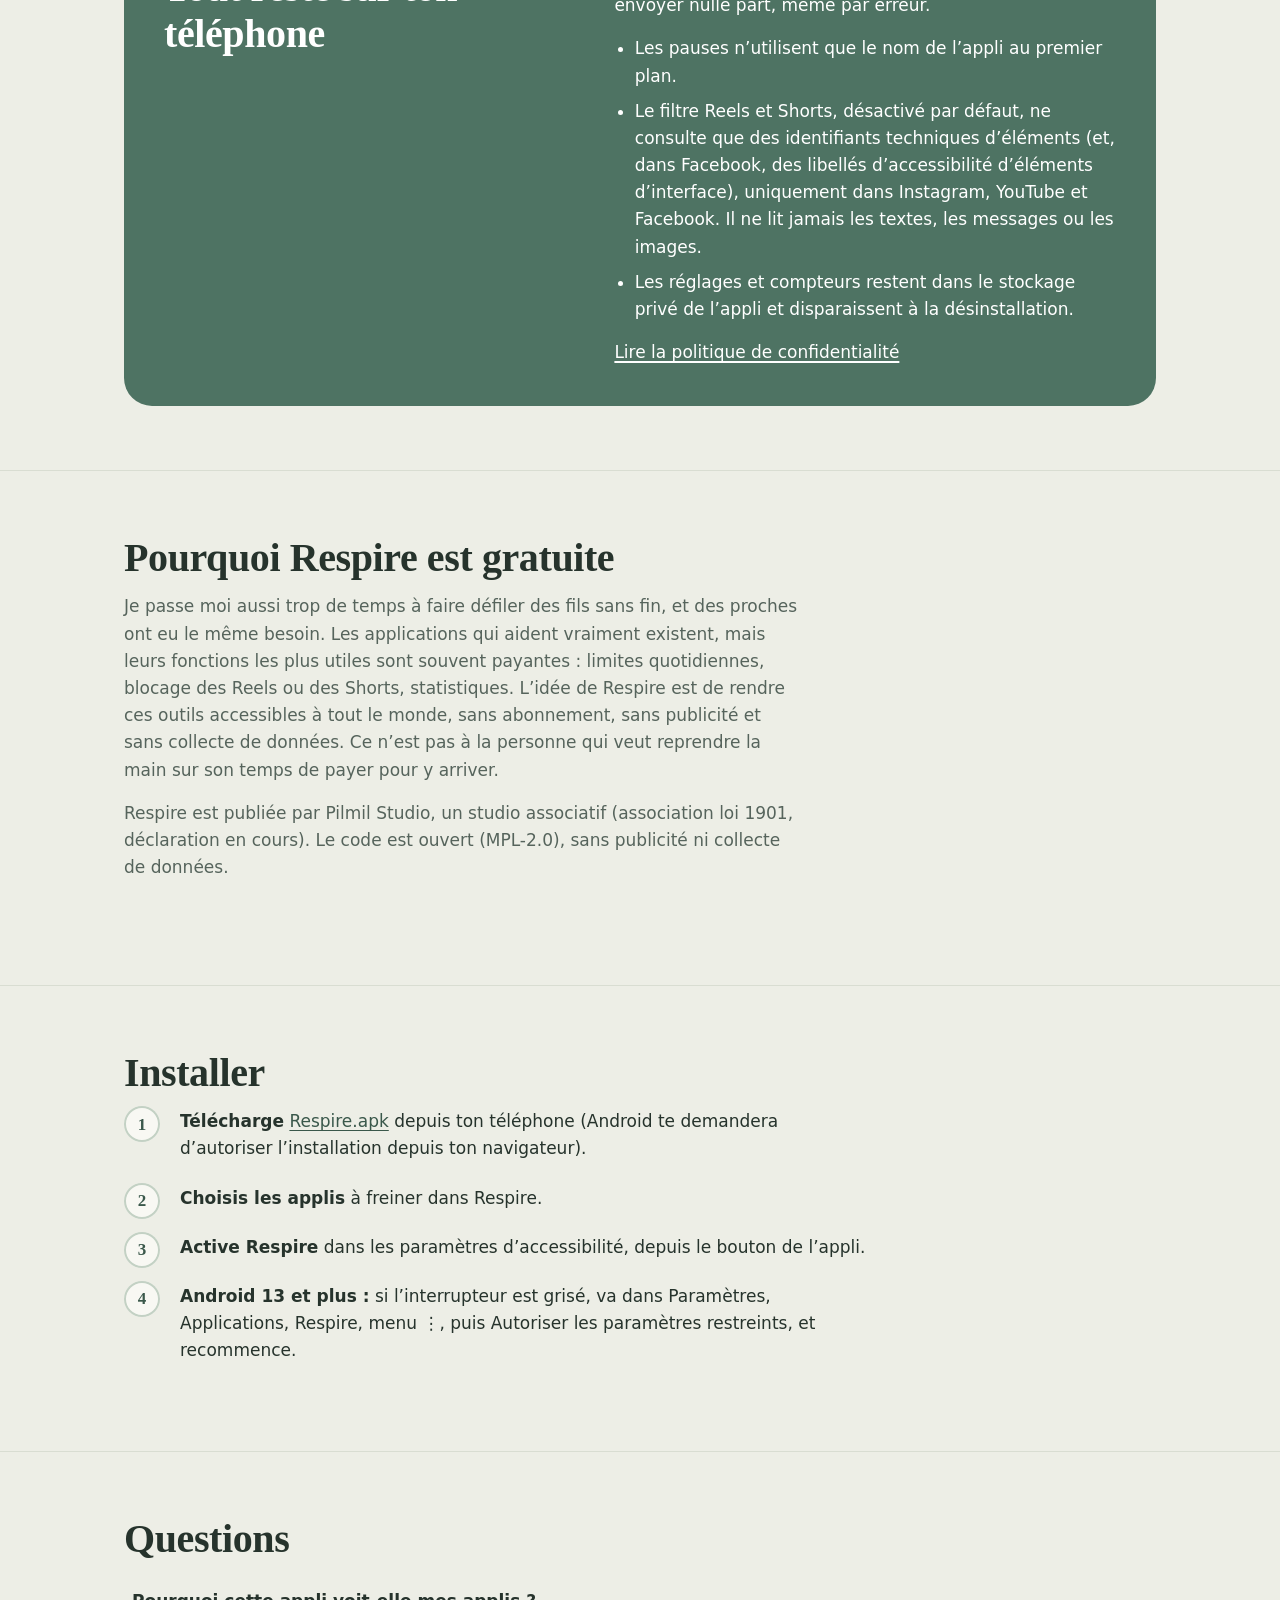
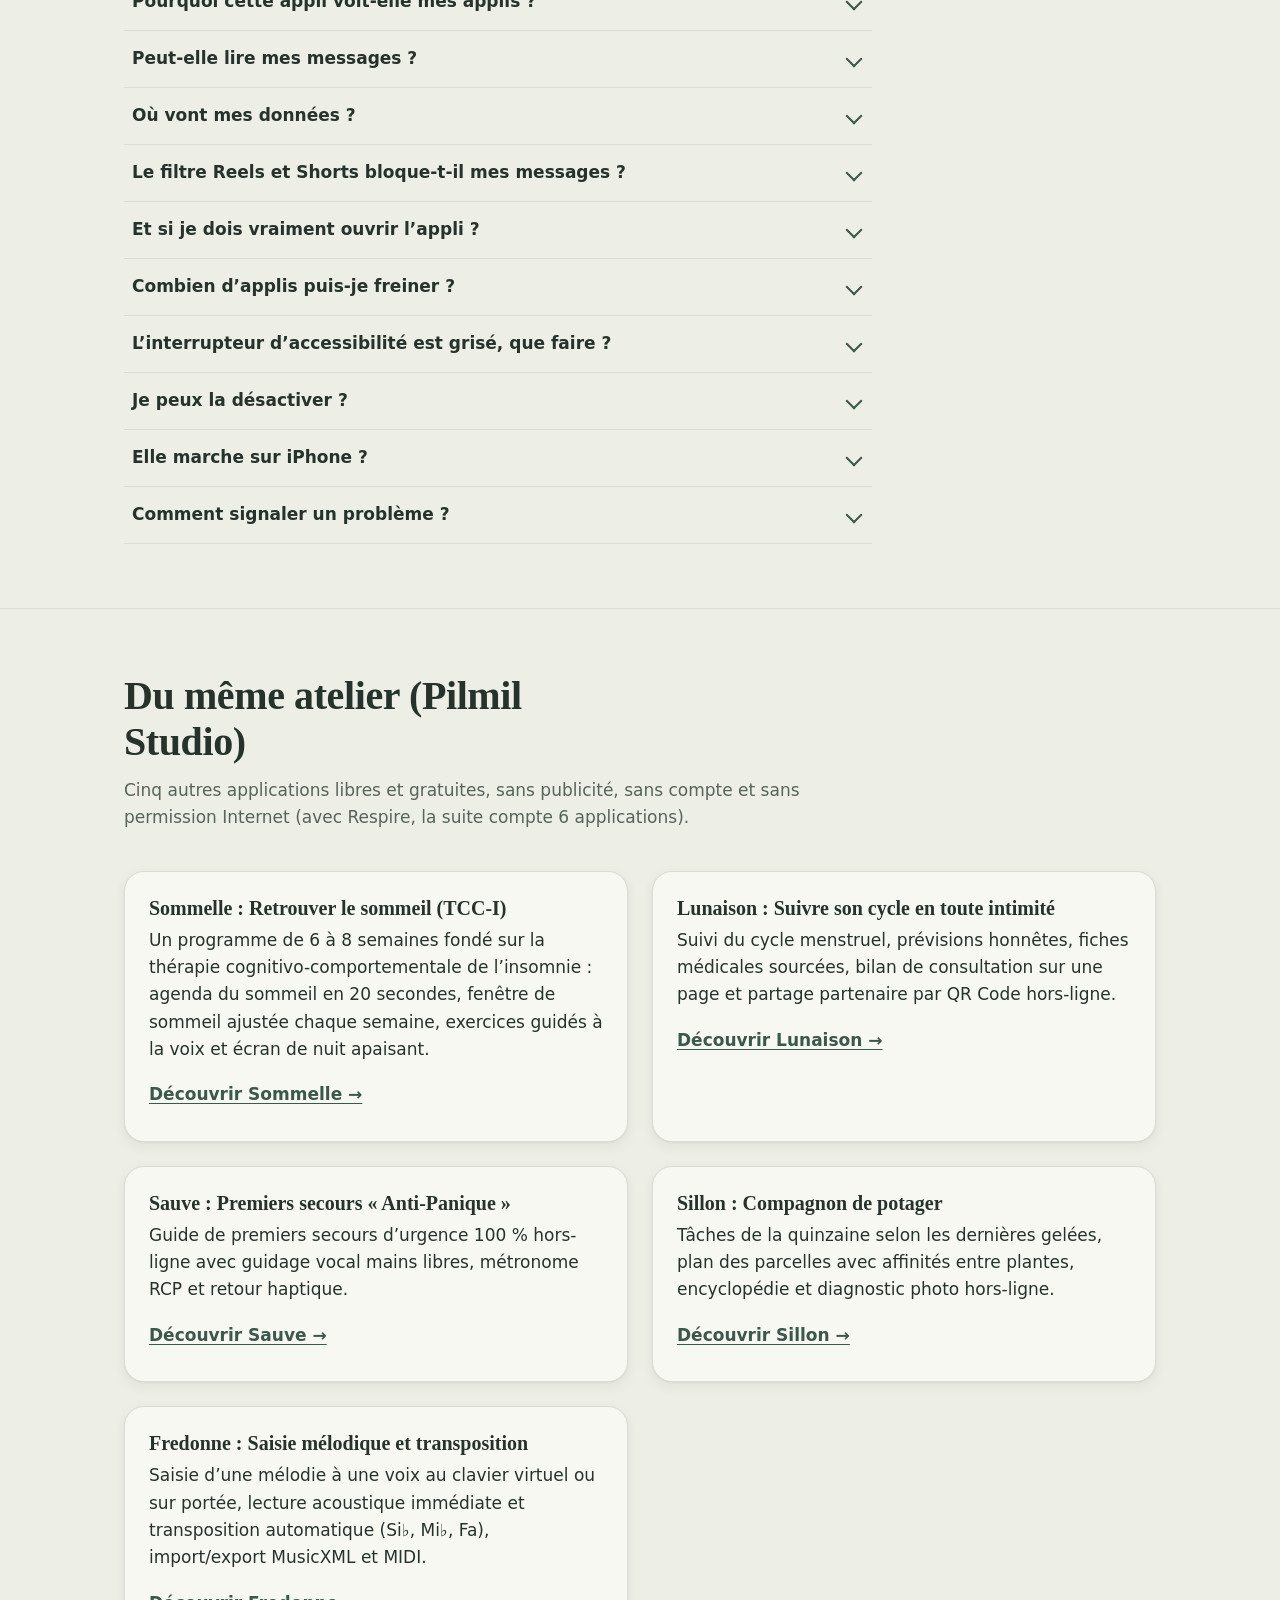
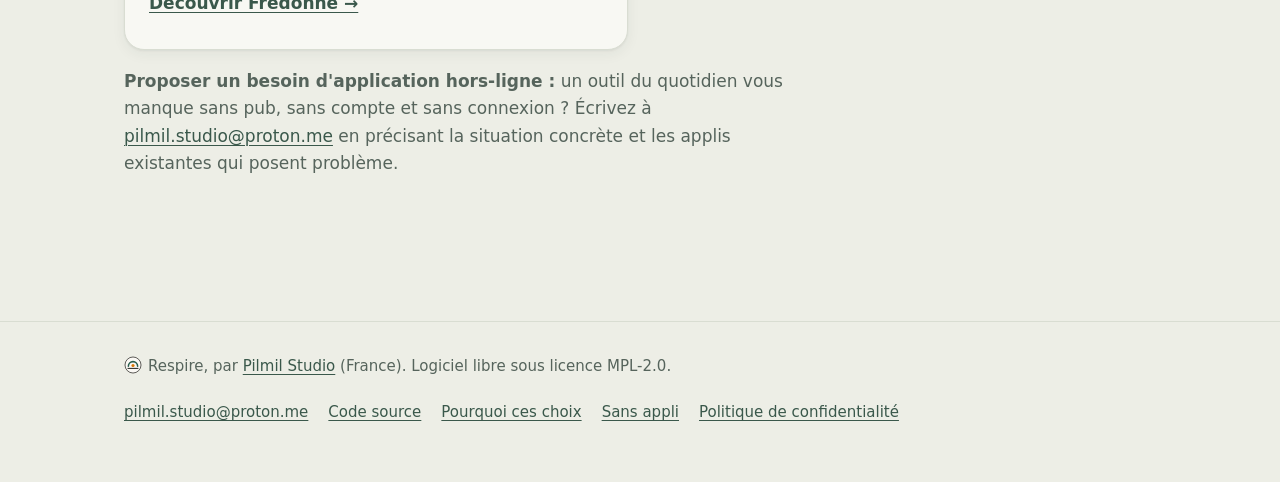
==== commit dfa6c554: "Site : espace Guides Page guides.html en anglais et en français (cartes des guides, encart vers l'ap" ====
--- a/docs/fr/index.html
+++ b/docs/fr/index.html
@@ -17,7 +17,7 @@
 <body>
 <header class="wrap top">
 <a class="brand" href="index.html"><svg viewBox="0 0 108 108" aria-hidden="true"><rect width="108" height="108" rx="30" fill="#4E7363"/><circle cx="54" cy="54" r="22" fill="none" stroke="#EDEEE6" stroke-width="3"/><circle cx="54" cy="54" r="9" fill="#EDEEE6"/></svg>Respire</a>
-<nav aria-label="Menu"><a class="hide-sm" href="#how">Fonctionnement</a><a href="pourquoi.html">Pourquoi</a><a href="#privacy">Vie privée</a><a href="#install">Installer</a><a href="../index.html" lang="en">English</a></nav>
+<nav aria-label="Menu"><a class="hide-sm" href="#how">Fonctionnement</a><a href="guides.html">Guides</a><a href="pourquoi.html">Pourquoi</a><a href="#privacy">Vie privée</a><a href="#install">Installer</a><a href="../index.html" lang="en">English</a></nav>
 </header>
 <main>
 <div class="wrap hero">
